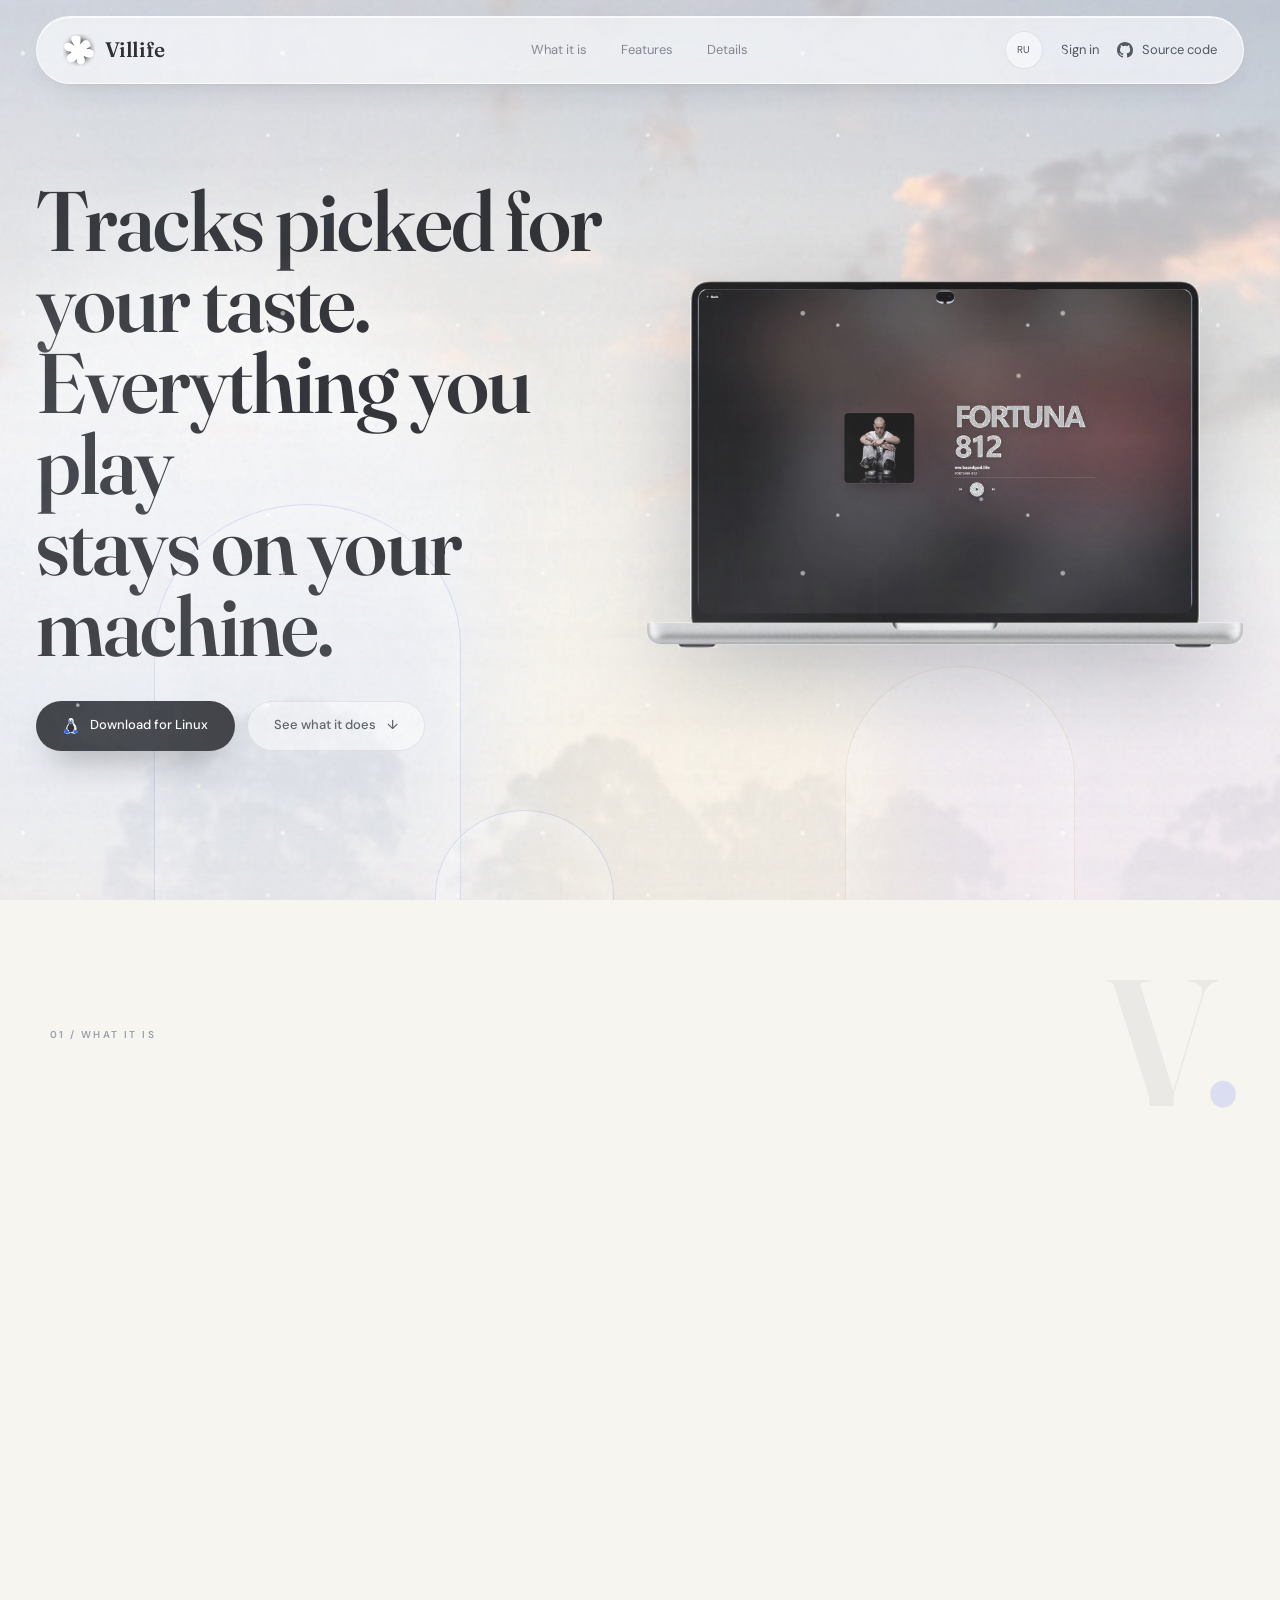
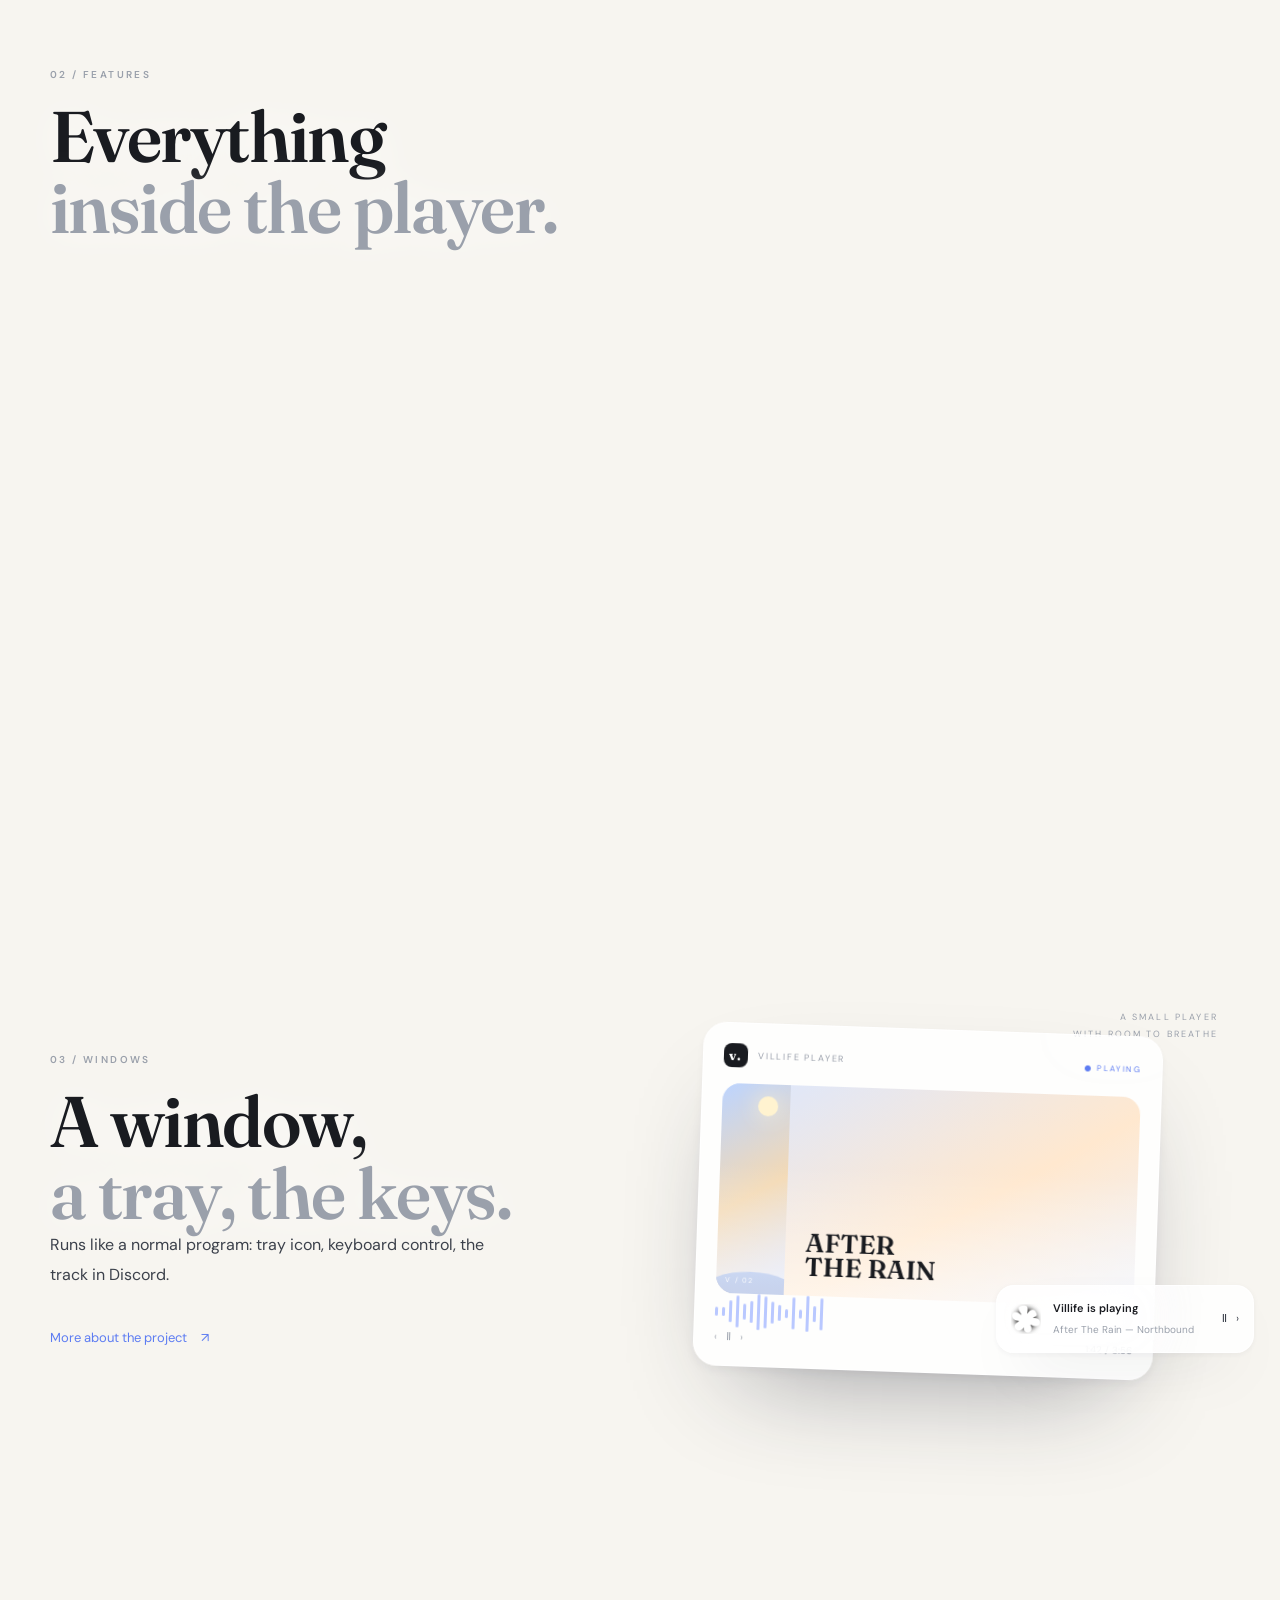
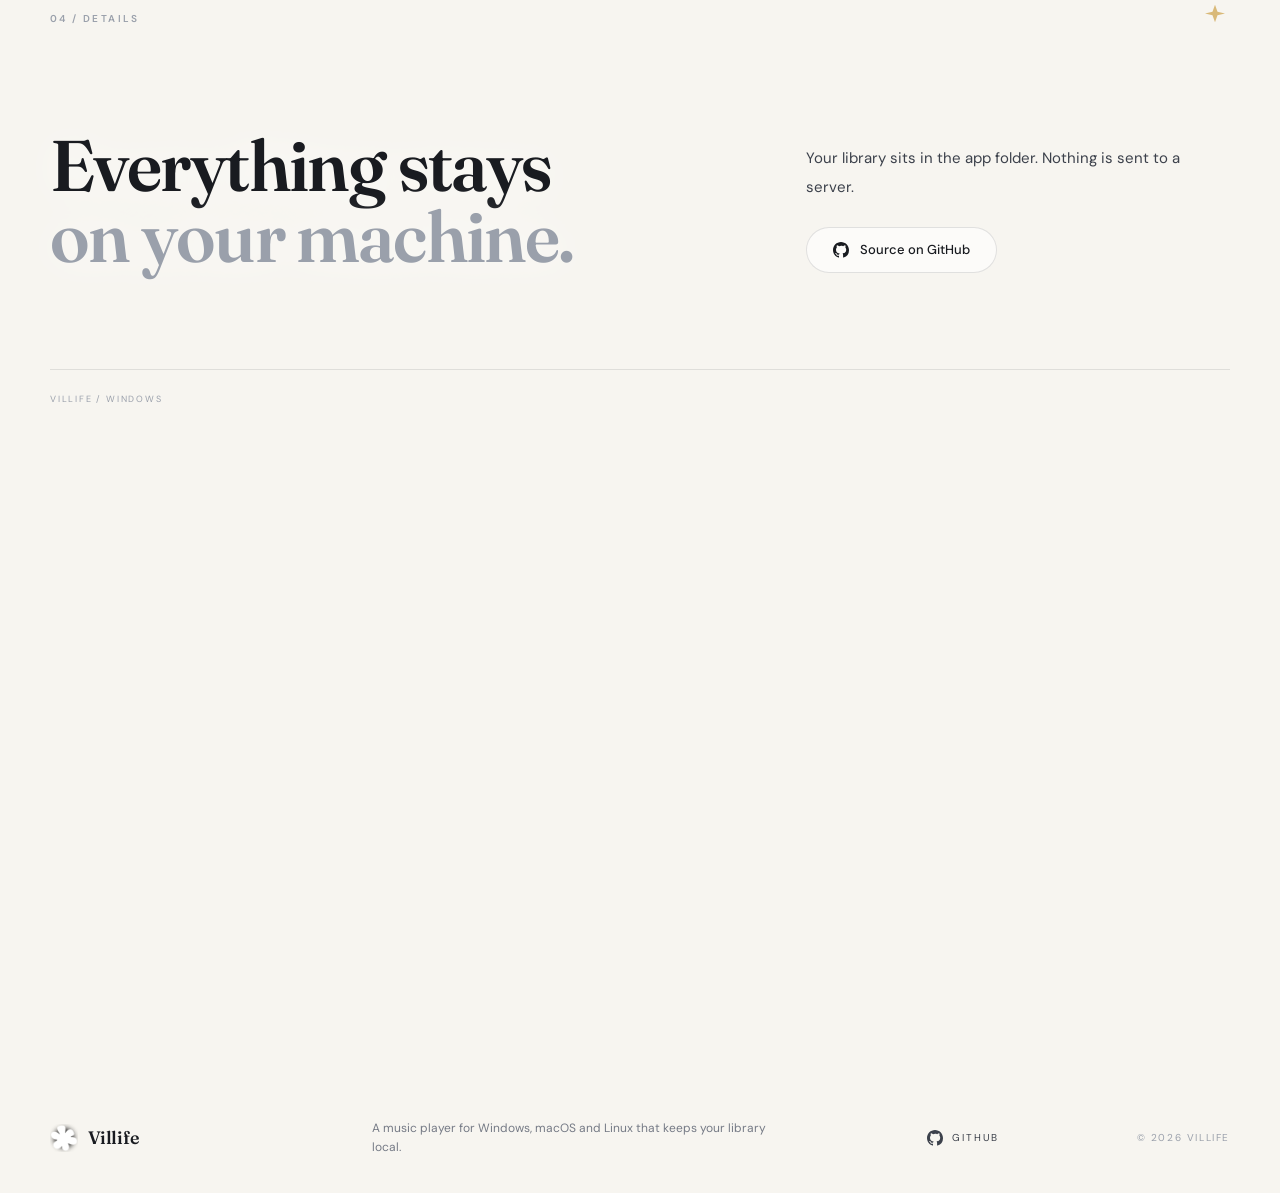
==== index.html @ 1d414bc8 "Use black transparent hover icon" ====
<!doctype html>
<html lang="en">
<head>
  <meta charset="utf-8">
  <meta name="viewport" content="width=device-width, initial-scale=1">
  <meta name="theme-color" content="#f7f5f0">
  <meta name="description" content="Villife is a free ad-free music player for Windows, macOS and Linux with instant track start, smooth crossfade, a local library, SoundCloud search, Spotify metadata and lyrics.">
  <meta name="keywords" content="Villife, music player, free music player, ad-free, SoundCloud, Spotify, lyrics, crossfade, Windows, macOS, Linux, open source">
  <meta name="robots" content="index, follow, max-image-preview:large">
  <title>Villife — Free Music Player for Windows, macOS and Linux</title>
  <link rel="canonical" href="https://villife.hs.vc/">
  <meta property="og:type" content="website">
  <meta property="og:site_name" content="Villife">
  <meta property="og:title" content="Villife — Free Music Player for Windows, macOS and Linux">
  <meta property="og:description" content="A free ad-free music player with SoundCloud search, Spotify metadata, lyrics, crossfade and a local library.">
  <meta property="og:url" content="https://villife.hs.vc/">
  <meta property="og:image" content="https://villife.hs.vc/villife-flower.png">
  <meta name="twitter:card" content="summary_large_image">
  <script type="application/ld+json">
  {
    "@context": "https://schema.org",
    "@type": "SoftwareApplication",
    "name": "Villife",
    "applicationCategory": "MusicApplication",
    "operatingSystem": "Windows, macOS, Linux",
    "description": "A free ad-free music player for Windows, macOS and Linux with instant track start, smooth crossfade, a local library, SoundCloud search, Spotify metadata and lyrics.",
    "url": "https://villife.hs.vc/",
    "downloadUrl": "https://github.com/whatawhere/villife/releases/latest",
    "softwareVersion": "0.1.13",
    "offers": {
      "@type": "Offer",
      "price": "0",
      "priceCurrency": "USD"
    },
    "author": {
      "@type": "Organization",
      "name": "Villife",
      "url": "https://github.com/whatawhere/villife"
    }
  }
  </script>
  <link rel="icon" href="/villife.ico">
  <link rel="preconnect" href="https://fonts.googleapis.com">
  <link rel="preconnect" href="https://fonts.gstatic.com" crossorigin>
  <link href="https://fonts.googleapis.com/css2?family=DM+Sans:wght@400;500;600;700&family=Fraunces:ital,opsz,wght@0,9..144,300..700;1,9..144,300..700&display=swap" rel="stylesheet">
  <link rel="stylesheet" href="/villife.css?v=20261121-21">
  <script src="/villife.js?v=20261121-21" defer></script>
</head>
<body>
  <div class="sky" aria-hidden="true">
    <span class="sky-photo"></span>
    <span class="sky-veil"></span>
    <span class="gate gate-fill gate-a"></span>
    <span class="gate gate-fill gate-b"></span>
    <span class="gate gate-fill gate-c"></span>
    <span class="gate gate-line gate-d"></span>
    <span class="gate gate-line gate-e"></span>
    <span class="gate gate-line gate-f"></span>
  </div>

  <div class="mist" aria-hidden="true">
    <span class="mist-haze"></span>
    <span class="mist-fog mist-fog-a"></span>
    <span class="mist-fog mist-fog-b"></span>
    <span class="mist-particles"></span>
  </div>

  <header class="site-header">
    <a class="brand" href="#" aria-label="Villife home"><img src="/villife-flower.png" alt=""><span>Villife</span></a>
    <nav class="desktop-nav" aria-label="Main navigation">
      <a href="#philosophy" data-en="What it is" data-ru="Что это">What it is</a>
      <a href="#features" data-en="Features" data-ru="Возможности">Features</a>
      <a href="#about" data-en="Details" data-ru="Подробности">About</a>
    </nav>
    <div class="header-actions">
      <button class="language-switch" type="button" aria-label="Switch language">RU</button>
      <a class="header-link" id="header-signin" href="/signin/"><span data-en="Sign in" data-ru="Войти">Sign in</span></a>
      <button class="header-profile" id="header-profile" type="button" hidden><span class="header-avatar" id="header-avatar"></span><span id="header-name"></span></button>
      <a class="header-link" href="https://github.com/whatawhere/villife" target="_blank" rel="noreferrer">
        <svg class="icon-github" viewBox="0 0 16 16" aria-hidden="true"><path d="M8 0C3.58 0 0 3.58 0 8c0 3.54 2.29 6.53 5.47 7.59.4.07.55-.17.55-.38 0-.19-.01-.82-.01-1.49-2.01.37-2.53-.49-2.61-.94-.09-.23-.48-.94-.82-1.13-.28-.15-.68-.52-.01-.53.63-.01 1.08.58 1.23.82.72 1.21 1.87.87 2.33.66.07-.52.28-.87.51-1.07-1.78-.2-3.64-.89-3.64-3.95 0-.87.31-1.59.82-2.15-.08-.2-.36-1.02.08-2.12 0 0 .67-.21 2.2.82a7.4 7.4 0 0 1 2-.27c.68 0 1.36.09 2 .27 1.53-1.04 2.2-.82 2.2-.82.44 1.1.16 1.92.08 2.12.51.56.82 1.27.82 2.15 0 3.07-1.87 3.75-3.65 3.95.29.25.54.73.54 1.48 0 1.07-.01 1.93-.01 2.2 0 .21.15.46.55.38A7.99 7.99 0 0 0 16 8c0-4.42-3.58-8-8-8Z"/></svg>
        <span data-en="Source code" data-ru="Исходный код">Source code</span>
      </a>
    </div>
  </header>

  <main>
    <section class="hero">
      <div class="hero-copy">
        <h1 data-en="Tracks picked for<br>your taste.<br>Everything you play<br>stays on your machine." data-ru="Подбор треков<br>по твоему вкусу.<br>Всё, что ты слушаешь,<br>остаётся на твоём компьютере.">Tracks picked for<br>your taste.<br>Everything you play<br>stays on your machine.</h1>
        <div class="hero-actions">
          <a class="button button-primary" href="https://github.com/whatawhere/villife/releases/latest/download/VillifeSetup.exe">
            <img class="icon-platform-img icon-invert" src="/windows11.svg" alt="Windows">
            <span data-en="Download for Windows" data-ru="Скачать для Windows">Download for Windows</span>
          </a>
          <a class="button button-quiet" href="#philosophy"><span data-en="See what it does" data-ru="Что он умеет">See what it does</span><span aria-hidden="true">↓</span></a>
        </div>
      </div>

      <div class="hero-visual" aria-label="Villife player preview">
        <div class="hero-shot" role="img" aria-label="Villife player preview"></div>
      </div>
    </section>

    <section class="manifesto" id="philosophy">
      <div class="manifesto-inner">
        <span class="section-index">01 / WHAT IT IS</span>
        <p class="manifesto-text" data-en="Search SoundCloud, import Spotify metadata, read lyrics through LRCLIB. Favourites live apart from the library, and the library exports to JSON." data-ru="Поиск на SoundCloud, импорт данных Spotify, тексты через LRCLIB. Избранное отдельно от библиотеки, библиотека выгружается в JSON.">Search SoundCloud, import Spotify metadata, read lyrics through LRCLIB. Favourites live apart from the library, and the library exports to JSON.</p>
        <div class="manifesto-mark" aria-hidden="true">V<span>.</span></div>
      </div>
    </section>

    <section class="feature-section" id="features">
      <div class="section-heading">
        <div class="section-index">02 / FEATURES</div>
        <h2 data-en="Everything<br><span>inside the player.</span>" data-ru="Всё, что есть<br><span>внутри плеера.</span>">Everything<br><span>inside the player.</span></h2>
      </div>
      <div class="feature-grid">
        <article class="feature-card">
          <div class="feature-visual visual-panel">
            <div class="panel">
              <div class="panel-field"><svg viewBox="0 0 24 24" aria-hidden="true"><circle cx="11" cy="11" r="7"/><path d="m20 20-3.6-3.6"/></svg><span>afterglow</span></div>
              <div class="panel-row"><span class="panel-play"></span><b>Afterglow</b><small>Northbound</small><i>3:42</i></div>
              <div class="panel-row"><span class="panel-play"></span><b>Still Here</b><small>June Arcade</small><i>4:08</i></div>
              <div class="panel-row"><span class="panel-play"></span><b>Soft Focus</b><small>Wanderly</small><i>5:16</i></div>
            </div>
            <span class="search-label">SEARCH</span>
          </div>
          <div class="feature-card-copy">
            <span class="card-number">01</span>
            <h3 data-en="Search and play" data-ru="Поиск и воспроизведение">Search and play</h3>
            <p data-en="Tracks, albums and playlists from SoundCloud. Spotify imports resolve to something you can actually hear." data-ru="Треки, альбомы и плейлисты с SoundCloud. Импорт из Spotify находит то, что реально можно включить.">Tracks, albums and playlists from SoundCloud. Spotify imports resolve to something you can actually hear.</p>
          </div>
        </article>
        <article class="feature-card">
          <div class="feature-visual visual-panel">
            <div class="panel">
              <div class="panel-row"><span class="panel-art art-one"></span><b>Soft Focus</b><small>Wanderly</small><i>5:16</i></div>
              <div class="panel-row"><span class="panel-art art-two"></span><b>Still Here</b><small>June Arcade</small><i>4:08</i></div>
              <div class="panel-row liked"><span class="panel-art art-three"></span><b>Afterglow</b><small>Northbound</small><i>3:42</i></div>
            </div>
            <span class="search-label">FAVORITES</span>
          </div>
          <div class="feature-card-copy">
            <span class="card-number">02</span>
            <h3 data-en="Favourites and library" data-ru="Избранное и библиотека">Favourites and library</h3>
            <p data-en="Favourites live apart from the library. Import or export the collection as JSON, light or dark theme, volume remembered." data-ru="Избранное отдельно от библиотеки. Импорт и экспорт в JSON, светлая и тёмная темы, громкость запоминается.">Favourites live apart from the library. Import or export the collection as JSON, light or dark theme, volume remembered.</p>
          </div>
        </article>
        <article class="feature-card">
          <div class="feature-visual visual-panel">
            <div class="panel">
              <div class="panel-row numbered"><em>1</em><b>Afterglow</b><small>Northbound</small><i>3:42</i></div>
              <div class="panel-row numbered current"><em>2</em><b>Soft Focus</b><small>Wanderly</small><i>5:16</i></div>
              <div class="panel-row numbered"><em>3</em><b>Still Here</b><small>June Arcade</small><i>4:08</i></div>
              <div class="panel-bar"><span></span></div>
            </div>
            <span class="search-label">QUEUE</span>
          </div>
          <div class="feature-card-copy">
            <span class="card-number">03</span>
            <h3 data-en="Queue and history" data-ru="Очередь и история">Queue and history</h3>
            <p data-en="Queue, shuffle, repeat and history. Keyboard shortcuts, sleep timer, optional crossfade." data-ru="Очередь, перемешивание, повтор и история. Горячие клавиши, таймер сна, перекрёстный фейд.">Queue, shuffle, repeat and history. Keyboard shortcuts, sleep timer, optional crossfade.</p>
          </div>
        </article>
      </div>
    </section>

    <section class="windows-section">
      <div class="window-copy">
        <div class="section-index">03 / WINDOWS</div>
        <h2 data-en="A window,<br><span>a tray, the keys.</span>" data-ru="Окно,<br><span>трей и клавиши.</span>">A window,<br><span>a tray, the keys.</span></h2>
        <p data-en="Runs like a normal program: tray icon, keyboard control, the track in Discord." data-ru="Работает как обычная программа: значок в трее, управление с клавиатуры, трек в Discord.">Runs like a normal program: tray icon, keyboard control, the track in Discord.</p>
        <a class="text-link" href="#about"><span data-en="More about the project" data-ru="Подробнее о проекте">More about the project</span><span>↗</span></a>
      </div>
      <div class="windows-art">
        <div class="desktop-card">
          <div class="desktop-card-top"><span class="tiny-logo">v.</span><span>VILLIFE PLAYER</span><span class="tiny-status">● PLAYING</span></div>
          <div class="desktop-artwork"><div class="cover-art cover-art-large"><div class="cover-sun"></div><div class="cover-horizon"></div><div class="cover-label">V / 02</div></div><span class="artwork-title">AFTER<br>THE RAIN</span></div>
          <div class="windows-wave"><i></i><i></i><i></i><i></i><i></i><i></i><i></i><i></i><i></i><i></i><i></i><i></i><i></i><i></i><i></i><i></i></div>
          <div class="desktop-card-bottom"><span>‹ &nbsp; Ⅱ &nbsp; ›</span><span>1:42 / 3:56</span></div>
        </div>
        <div class="tray-card">
          <img src="/villife-flower.png" alt="">
          <div><b data-en="Villife is playing" data-ru="Villife играет">Villife is playing</b><small>After The Rain — Northbound</small></div>
          <span>Ⅱ &nbsp; ›</span>
        </div>
        <span class="windows-caption">A SMALL PLAYER<br>WITH ROOM TO BREATHE</span>
      </div>
    </section>

    <section class="about-section" id="about">
      <div class="about-top"><div class="section-index">04 / DETAILS</div><span class="about-symbol"><svg viewBox="0 0 24 24" aria-hidden="true"><path d="m12 3 2 5.6L20 10l-6 1.4L12 17l-2-5.6L4 10l6-1.4L12 3Z"/></svg></span></div>
      <div class="about-body">
        <h2 data-en="Everything stays<br><span>on your machine.</span>" data-ru="Всё остаётся<br><span>на твоём компьютере.</span>">Everything stays<br><span>on your machine.</span></h2>
        <div class="about-detail">
          <p data-en="Your library sits in the app folder. Nothing is sent to a server." data-ru="Библиотека лежит в папке приложения. На сервер ничего не уходит.">Your library sits in the app folder. Nothing is sent to a server.</p>
          <a class="button button-outline" href="https://github.com/whatawhere/villife" target="_blank" rel="noreferrer">
            <svg class="icon-github" viewBox="0 0 16 16" aria-hidden="true"><path d="M8 0C3.58 0 0 3.58 0 8c0 3.54 2.29 6.53 5.47 7.59.4.07.55-.17.55-.38 0-.19-.01-.82-.01-1.49-2.01.37-2.53-.49-2.61-.94-.09-.23-.48-.94-.82-1.13-.28-.15-.68-.52-.01-.53.63-.01 1.08.58 1.23.82.72 1.21 1.87.87 2.33.66.07-.52.28-.87.51-1.07-1.78-.2-3.64-.89-3.64-3.95 0-.87.31-1.59.82-2.15-.08-.2-.36-1.02.08-2.12 0 0 .67-.21 2.2.82a7.4 7.4 0 0 1 2-.27c.68 0 1.36.09 2 .27 1.53-1.04 2.2-.82 2.2-.82.44 1.1.16 1.92.08 2.12.51.56.82 1.27.82 2.15 0 3.07-1.87 3.75-3.65 3.95.29.25.54.73.54 1.48 0 1.07-.01 1.93-.01 2.2 0 .21.15.46.55.38A7.99 7.99 0 0 0 16 8c0-4.42-3.58-8-8-8Z"/></svg>
            <span data-en="Source on GitHub" data-ru="Исходники на GitHub">Source on GitHub</span>
          </a>
        </div>
      </div>
      <div class="about-footer"><span>VILLIFE / WINDOWS</span></div>
    </section>

    <section class="closing-section">
      <span class="closing-orb orb-left"></span>
      <span class="closing-orb orb-right"></span>
      <div class="section-index">GET VILLIFE</div>
      <h2 data-en="Download<br><em>Villife.</em>" data-ru="Скачай<br><em>Villife.</em>">Download<br><em>Villife.</em></h2>
      <div class="platform-buttons">
        <a class="platform-button" data-platform="windows" href="https://github.com/whatawhere/villife/releases/latest/download/VillifeSetup.exe">
          <img class="icon-platform-img" src="/windows11.svg" alt="Windows">
          <span data-en="Windows" data-ru="Windows">Windows</span>
        </a>
        <a class="platform-button" data-platform="mac" href="https://github.com/whatawhere/villife/releases/latest/download/Villife-macOS-arm64.dmg">
          <img class="icon-platform-img" src="/apple.svg" alt="macOS">
          <span data-en="macOS" data-ru="macOS">macOS</span>
        </a>
        <a class="platform-button" data-platform="linux" href="https://github.com/whatawhere/villife/releases/latest/download/Villife-linux-x64.AppImage">
          <img class="icon-platform-img" src="/tux.svg" alt="Linux">
          <span data-en="Linux" data-ru="Linux">Linux</span>
        </a>
      </div>
      <p data-en="Windows, macOS, Linux. Builds and release notes on GitHub." data-ru="Windows, macOS, Linux. Сборки и список изменений на GitHub.">Windows, macOS, Linux. Builds and release notes on GitHub.</p>
    </section>
  </main>

  <footer class="site-footer">
    <a class="footer-brand" href="#"><img src="/villife-flower.png" alt=""><span>Villife</span></a>
    <span data-en="A music player for Windows, macOS and Linux that keeps your library local." data-ru="Музыкальный плеер для Windows, macOS и Linux, который хранит библиотеку локально.">A music player for Windows, macOS and Linux that keeps your library local.</span>
    <a class="footer-github" href="https://github.com/whatawhere/villife" target="_blank" rel="noreferrer">
      <svg class="icon-github" viewBox="0 0 16 16" aria-hidden="true"><path d="M8 0C3.58 0 0 3.58 0 8c0 3.54 2.29 6.53 5.47 7.59.4.07.55-.17.55-.38 0-.19-.01-.82-.01-1.49-2.01.37-2.53-.49-2.61-.94-.09-.23-.48-.94-.82-1.13-.28-.15-.68-.52-.01-.53.63-.01 1.08.58 1.23.82.72 1.21 1.87.87 2.33.66.07-.52.28-.87.51-1.07-1.78-.2-3.64-.89-3.64-3.95 0-.87.31-1.59.82-2.15-.08-.2-.36-1.02.08-2.12 0 0 .67-.21 2.2.82a7.4 7.4 0 0 1 2-.27c.68 0 1.36.09 2 .27 1.53-1.04 2.2-.82 2.2-.82.44 1.1.16 1.92.08 2.12.51.56.82 1.27.82 2.15 0 3.07-1.87 3.75-3.65 3.95.29.25.54.73.54 1.48 0 1.07-.01 1.93-.01 2.2 0 .21.15.46.55.38A7.99 7.99 0 0 0 16 8c0-4.42-3.58-8-8-8Z"/></svg>
      <span>GITHUB</span>
    </a>
    <span>© <span id="year"></span> VILLIFE</span>
  </footer>

  <div class="profile-panel" id="profile-panel" hidden>
    <div class="profile-backdrop" id="profile-backdrop"></div>
    <div class="profile-dialog">
      <a class="profile-back" href="/">← Назад на сайт</a>
      <div class="profile-tabs">
        <button class="profile-tab active" type="button" data-panel-tab="profile">Профиль</button>
        <button class="profile-tab" type="button" data-panel-tab="personalization">Персонализация</button>
        <button class="profile-tab" type="button" data-panel-tab="account">Аккаунт</button>
      </div>
      <div class="profile-body">
        <section class="profile-section active" data-panel-section="profile">
          <h3>Профиль</h3>
          <div class="profile-avatar-row">
            <div class="profile-big-avatar" id="profile-big-avatar"></div>

          </div>
          <label class="profile-field"><span>Имя</span><input class="input" id="profile-first" type="text" autocomplete="given-name"></label>
          <label class="profile-field"><span>Фамилия</span><input class="input" id="profile-last" type="text" autocomplete="family-name"></label>
          <button class="button button-primary profile-save" type="button"><span class="save-label">Сохранить</span><span class="save-check">✓</span></button>
        </section>
        <section class="profile-section" data-panel-section="personalization">
          <h3>Персонализация</h3>
          <p class="profile-hint">Тема сайта</p>
          <div class="theme-choices">
            <button class="theme-choice active" type="button" data-theme="light">Белая</button>
            <button class="theme-choice" type="button" data-theme="dark">Чёрная</button>
          </div>
          <label class="profile-field"><span>Язык интерфейса</span>
            <select class="input" id="profile-language">
              <option value="ru">Русский</option>
              <option value="en">English</option>
              <option value="es">Español</option>
              <option value="de">Deutsch</option>
              <option value="fr">Français</option>
            </select>
          </label>
          <button class="button button-primary profile-save" type="button"><span class="save-label">Сохранить</span><span class="save-check">✓</span></button>
        </section>
        <section class="profile-section" data-panel-section="account">
          <h3>Аккаунт</h3>
          <button class="button button-quiet" id="download-data" type="button">Скачать данные аккаунта</button>
          <div class="export-rules" id="export-rules" hidden>
            <h4>Правила экспорта данных Villife</h4>
            <p>1. Экспорт данных выполняется только по вашему запросу. Вы самостоятельно определяете, какие именно сведения подлежат передаче, отмечая соответствующие пункты.</p>
            <p>2. Villife — статический сайт. Профиль, настройки и язык хранятся в вашем браузере, а не на наших серверах. Мы не имеем доступа к вашим файлам, плейлистам, истории прослушивания и учётным данным сторонних сервисов.</p>
            <p>3. Мы не несём ответственности за достоверность, полноту и актуальность сведений, которые вы указали сами: имя, фамилию, дату рождения, адрес электронной почты и фотографию профиля. Проверяйте данные перед запросом экспорта.</p>
            <p>4. Мы не несём ответственности за случайно или умышленно указанные вами неверные данные, а также за последствия их использования третьими лицами, если вы передали архив или ссылку на него другим лицам.</p>
            <p>5. Архив формируется локально в формате .vlf и содержит только те разделы, которые вы выбрали. Мы не добавляем в него данные, которые вы не отметили.</p>
            <p>6. Плейлисты, библиотека треков, история воспроизведения и настройки плеера не экспортируются через сайт — они находятся в приложении Villife и управляются им отдельно.</p>
            <p>7. После подтверждения запрос на экспорт направляется на обработку. Срок обработки не фиксирован: он зависит от объёма выбранных разделов, размера аватара, текущей нагрузки и необходимости дополнительной проверки. Обычно ссылка приходит в течение нескольких минут, однако в отдельных случаях обработка может занять до 30 дней. Мы не гарантируем мгновенную отправку архива.</p>
            <p>8. По завершении обработки на адрес электронной почты, указанный в вашем профиле, с адреса <a href="mailto:alias@villife.root.sx">alias@villife.root.sx</a> отправляется сообщение. В нём указываются: дата и время запроса, перечень экспортированных разделов, причины возможной задержки (если они были), а также ссылка на скачивание файла .vlf. Мы не несём ответственности за задержки доставки, фильтрацию письма спам-фильтрами, недоступность почтового сервера или ошибки в указанном вами адресе.</p>
            <p>9. Мы не несём ответственности за утрату архива после его скачивания, а также за повреждение файла на вашем устройстве. Рекомендуем сохранить копию.</p>
            <p>10. Мы не собираем и не продаём ваши данные, не передаём их рекламным сетям и не используем для сторонних целей. Экспорт — это только возврат ваших же сведений вам же.</p>
            <p>11. Принимая правила, вы подтверждаете, что ознакомились с ними, понимаете объём экспортируемых данных и соглашаетесь с условиями обработки запроса.</p>
            <p>12. Отказ от принятия правил прекращает процедуру экспорта. Вы можете повторить запрос в любое время.</p>
            <div class="export-actions">
              <button class="button button-primary" id="accept-rules" type="button">Принять всё</button>
              <button class="button button-quiet" id="decline-rules" type="button">Отказаться</button>
            </div>
          </div>
          <div class="export-options" id="export-options" hidden>
            <p class="export-intro">Чтобы скачать данные аккаунта Villife (включая расширенную информацию о профиле, подготовка которой занимает до 30 дней), нужно оформить запрос, дождаться обработки и получить письмо со ссылкой на скачивание.</p>

            <h4 class="export-heading">1. Оформление запроса</h4>
            <ul class="export-list">
              <li><b>Откройте настройки аккаунта.</b> Войдите в профиль на сайте Villife и перейдите в раздел «Аккаунт» → «Скачать данные аккаунта».</li>
              <li><b>Выберите пакеты данных.</b> Отметьте нужные разделы — каждый готовится в разные сроки (указано ниже).</li>
              <li><b>Отправьте и подтвердите запрос.</b> Нажмите «Начать синхронизацию». После подтверждения на адрес профиля придёт письмо с деталями запроса — без подтверждения обработка не начнётся.</li>
            </ul>

            <h4 class="export-heading">2. Пакеты данных и сроки подготовки</h4>
            <label class="export-check"><input type="checkbox" value="profile" checked> <span><b>Данные профиля</b> — имя, фамилия, почта, аватар. Готовится обычно в течение нескольких дней.</span></label>
            <label class="export-check"><input type="checkbox" value="personalization" checked> <span><b>Персонализация</b> — тема сайта и выбранный язык. Готовится обычно в течение нескольких дней.</span></label>
            <label class="export-check"><input type="checkbox" value="account" checked> <span><b>Данные аккаунта</b> — дата запроса, перечень разделов и расширенная информация. Подготовка может занять до 30 дней.</span></label>
            <p class="export-note">Плейлисты, медиатека и история прослушивания не включаются — они находятся в приложении Villife и выгружаются только через плеер.</p>

            <h4 class="export-heading">3. Получение архива</h4>
            <ul class="export-list">
              <li><b>Дождитесь уведомления.</b> Когда архив будет готов (обычно от нескольких дней до 30 дней), на почту придёт письмо со ссылкой. Если письма долго нет — проверьте папку «Спам».</li>
              <li><b>Скачайте файл.</b> Перейдите по ссылке из письма. Архив имеет формат <b>.vlf</b> и содержит структурированные данные выбранных разделов.</li>
              <li><b>Проверьте содержимое.</b> Убедитесь, что в архиве есть все отмеченные вами разделы.</li>
            </ul>

            <p class="export-important"><b>Важно:</b> ссылка на скачивание из письма имеет ограниченный срок действия. Если с момента запроса прошло больше 30 дней, письмо утеряно или ссылка просрочилась — запрос нужно оформить заново.</p>

            <button class="button button-primary" id="start-sync" type="button">Начать синхронизацию</button>
            <button class="button button-quiet" id="cancel-sync" type="button">Отмена</button>
            <div class="export-status" id="export-status" hidden>
              <div class="export-steps">
                <div class="export-step active" data-step="1"><b>Запрос принят</b><small>Зафиксирован сейчас</small></div>
                <div class="export-step" data-step="2"><b>Формирование архива</b><small>От нескольких дней до 30 дней</small></div>
                <div class="export-step" data-step="3"><b>Проверка данных</b><small>Полнота и целостность файла</small></div>
                <div class="export-step" data-step="4"><b>Письмо со ссылкой</b><small>Отправитель alias@villife.root.sx</small></div>
              </div>
              <p class="export-detail" id="export-detail"></p>
              <button class="button button-quiet" id="cancel-request" type="button">Отменить запрос</button>
            </div>
          </div>
        </section>
      </div>
      <button class="profile-logout" id="profile-logout" type="button">Выход</button>
    </div>
  </div>

  <script>
    (() => {
      const lang = localStorage.getItem("villife-site-language") === "ru" ? "ru" : "en";
      document.documentElement.lang = lang;
      document.querySelectorAll("[data-en][data-ru]").forEach(element => {
        element.innerHTML = element.dataset[lang];
      });
      const button = document.querySelector(".language-switch");
      if (button) {
        button.textContent = lang === "en" ? "RU" : "EN";
        button.setAttribute("aria-label", lang === "en" ? "Switch to Russian" : "Switch to English");
      }
      document.title = lang === "en" ? "Villife — Music player for Windows" : "Villife — Музыкальный плеер для Windows";
      document.querySelectorAll(".manifesto-text, .feature-card, .window-copy, .windows-art, .about-body, .closing-section").forEach(element => {
        element.classList.add("reveal");
      });
    })();
  </script>
  <script>
    (() => {
      const raw = localStorage.getItem("villife_signup");
      if (!raw) return;
      try {
        const profile = JSON.parse(raw);
        if (!profile || !profile.name) return;
        const signin = document.getElementById("header-signin");
        const target = document.getElementById("header-profile");
        if (signin) signin.hidden = true;
        if (target) target.hidden = false;
        const avatar = document.getElementById("header-avatar");
        if (profile.photo) {
          const picture = document.createElement("img");
          picture.src = profile.photo;
          picture.alt = "";
          avatar.appendChild(picture);
        } else {
          const parts = String(profile.name).trim().split(/\s+/).filter(Boolean);
          avatar.textContent = (parts.length > 1 ? parts[0][0] + parts[1][0] : parts[0].slice(0, 2)).toLocaleUpperCase();
        }
        document.getElementById("header-name").textContent = profile.name;
      } catch (error) {
        localStorage.removeItem("villife_signup");
      }
    })();
  </script>
</body>
</html>
---- villife.css ----
:root {
  color-scheme: light;
  --paper: #f7f5f0;
  --ink: #191b20;
  --ink-soft: #3c414b;
  --muted: #757a85;
  --faint: #9aa0ab;
  --line: rgba(25, 27, 32, .10);
  --glass: rgba(255, 255, 255, .62);
  --glass-strong: rgba(255, 255, 255, .84);
  --accent: #5d7cf2;
  --accent-soft: #b9c8ff;
  --gold: #d9b978;
  --shadow-soft: 0 1px 2px rgba(30, 36, 54, .04), 0 12px 30px -18px rgba(30, 36, 54, .28);
  --shadow-mid: 0 2px 6px rgba(30, 36, 54, .05), 0 26px 60px -30px rgba(30, 36, 54, .35);
  --shadow-high: 0 4px 10px rgba(30, 36, 54, .05), 0 48px 110px -48px rgba(30, 36, 54, .45);
  --sans: "DM Sans", "Segoe UI", system-ui, sans-serif;
  --display: "Fraunces", Georgia, "Times New Roman", serif;
}

* { box-sizing: border-box; }
html { scroll-behavior: smooth; scroll-padding-top: 104px; }
body { margin: 0; background: var(--paper); color: var(--ink); font-family: var(--sans); font-size: 15px; line-height: 1.6; -webkit-font-smoothing: antialiased; overflow-x: hidden; }
body::after { position: fixed; z-index: 3; inset: 0; pointer-events: none; content: ""; opacity: .28; background-image: url("data:image/svg+xml,%3Csvg viewBox='0 0 200 200' xmlns='http://www.w3.org/2000/svg'%3E%3Cfilter id='n'%3E%3CfeTurbulence type='fractalNoise' baseFrequency='.85' numOctaves='3' stitchTiles='stitch'/%3E%3C/filter%3E%3Crect width='100%25' height='100%25' filter='url(%23n)' opacity='.22'/%3E%3C/svg%3E"); mix-blend-mode: multiply; }
a { color: inherit; text-decoration: none; }
button { font: inherit; color: inherit; }
img { max-width: 100%; }
::selection { color: #fff; background: var(--accent); }

.sky { position: fixed; z-index: 0; inset: 0; overflow: hidden; pointer-events: none; }
.sky-photo { position: absolute; inset: -5%; background: url(/heaven.jpg) center / cover no-repeat; filter: blur(2px) saturate(1.08); opacity: .95; animation: photo-drift 46s ease-in-out infinite alternate; }
.sky-veil { position: absolute; inset: 0; background: linear-gradient(180deg, rgba(255, 255, 255, .42) 0%, rgba(252, 250, 246, .6) 30%, rgba(248, 246, 241, .82) 62%, rgba(247, 245, 240, .93) 100%); }
@keyframes photo-drift { to { transform: translate3d(0, -2.5%, 0) scale(1.08); } }
.sky-blob { position: absolute; border-radius: 50%; filter: blur(90px); opacity: .45; }
.sky-blob-a { top: -18vh; left: -8vw; width: 52vw; height: 52vw; background: radial-gradient(circle, rgba(168, 196, 255, .85), rgba(168, 196, 255, 0) 70%); animation: drift-a 26s ease-in-out infinite alternate; }
.sky-blob-b { top: 28vh; right: -14vw; width: 48vw; height: 48vw; background: radial-gradient(circle, rgba(214, 197, 255, .7), rgba(214, 197, 255, 0) 70%); animation: drift-b 32s ease-in-out infinite alternate; }
.sky-blob-c { bottom: -22vh; left: 28vw; width: 56vw; height: 46vw; background: radial-gradient(circle, rgba(255, 233, 205, .7), rgba(255, 233, 205, 0) 70%); animation: drift-c 38s ease-in-out infinite alternate; }
@keyframes drift-a { to { transform: translate3d(7vw, 5vh, 0) scale(1.12); } }
@keyframes drift-b { to { transform: translate3d(-6vw, 7vh, 0) scale(1.08); } }
@keyframes drift-c { to { transform: translate3d(4vw, -6vh, 0) scale(1.14); } }

.gate { position: absolute; border-radius: 50% 50% 0 0 / 28% 28% 0 0; }.gate-fill { filter: blur(46px); }
.gate-line { border: 1px solid rgba(93, 124, 242, .22); box-shadow: inset 0 0 60px rgba(255, 255, 255, .5); filter: blur(.7px); }
.gate-a { left: -6vw; bottom: -22vh; width: 44vw; height: 92vh; opacity: .8; background: linear-gradient(180deg, rgba(255, 255, 255, .95) 6%, rgba(202, 218, 255, .42) 58%, rgba(255, 255, 255, 0) 100%); animation: gate-a 38s ease-in-out infinite alternate; }
.gate-b { right: -4vw; bottom: -26vh; width: 36vw; height: 80vh; opacity: .72; background: linear-gradient(180deg, rgba(255, 255, 255, .9) 4%, rgba(228, 208, 255, .4) 56%, rgba(255, 255, 255, 0) 100%); animation: gate-b 46s ease-in-out infinite alternate; }
.gate-c { left: 42vw; bottom: -34vh; width: 30vw; height: 62vh; opacity: .6; background: linear-gradient(180deg, rgba(255, 244, 226, .85) 6%, rgba(255, 226, 200, .34) 60%, rgba(255, 255, 255, 0) 100%); animation: gate-c 52s ease-in-out infinite alternate; }
.gate-d { left: 12vw; bottom: -12vh; width: 24vw; height: 56vh; animation: gate-a 44s ease-in-out infinite alternate; }
.gate-e { right: 16vw; bottom: -18vh; width: 18vw; height: 44vh; border-color: rgba(217, 185, 120, .26); animation: gate-b 50s ease-in-out infinite alternate; }
.gate-f { left: 34vw; bottom: -24vh; width: 14vw; height: 34vh; animation: gate-c 58s ease-in-out infinite alternate; }
@keyframes gate-a { to { transform: translate3d(4vw, -3vh, 0) scale(1.06); } }
@keyframes gate-b { to { transform: translate3d(-5vw, 4vh, 0) scale(1.08); } }
@keyframes gate-c { to { transform: translate3d(3vw, -5vh, 0) scale(1.1); } }

.mist { position: fixed; z-index: 45; inset: 0; overflow: hidden; pointer-events: none; }
.mist-haze { position: absolute; inset: -6%; backdrop-filter: blur(1.4px) saturate(1.04); background: linear-gradient(180deg, rgba(255, 255, 255, .12), rgba(255, 255, 255, .26)); will-change: transform, opacity; }
.mist-fog { position: absolute; inset: -12%; backdrop-filter: blur(11px) saturate(1.03); background: linear-gradient(104deg, rgba(197, 211, 235, .66) 0%, rgba(224, 233, 248, .5) 24%, rgba(240, 244, 251, .38) 50%, rgba(224, 233, 248, .5) 76%, rgba(197, 211, 235, .66) 100%); -webkit-mask-image: var(--fog); mask-image: var(--fog); -webkit-mask-size: cover; mask-size: cover; -webkit-mask-repeat: no-repeat; mask-repeat: no-repeat; mask-mode: luminance; -webkit-mask-source-type: luminance; will-change: transform, opacity, scale, translate; }
.mist-fog-a { --fog: url(/fog-1.webp); opacity: .96; scale: 1.55; translate: -12% -11%; }
.mist-fog-b { --fog: url(/fog-2.webp); opacity: .88; scale: 1.35; translate: 9% 7%; background: linear-gradient(90deg, rgba(190, 206, 233, .8) 0%, rgba(212, 225, 246, .68) 13%, rgba(228, 236, 249, .5) 28%, rgba(236, 241, 250, .36) 50%, rgba(228, 236, 249, .5) 72%, rgba(212, 225, 246, .68) 87%, rgba(190, 206, 233, .8) 100%); backdrop-filter: blur(17px) saturate(1.02); }
.mist-particles { position: absolute; inset: -12%; background-image: radial-gradient(circle at 22% 28%, rgba(255, 255, 255, .9) 0 1px, rgba(255, 255, 255, 0) 2.4px), radial-gradient(circle at 68% 62%, rgba(255, 255, 255, .8) 0 1.6px, rgba(255, 255, 255, 0) 3px), radial-gradient(circle at 44% 84%, rgba(226, 236, 255, .85) 0 1.1px, rgba(255, 255, 255, 0) 2.6px), radial-gradient(circle at 86% 18%, rgba(255, 246, 232, .8) 0 1.3px, rgba(255, 255, 255, 0) 3px); background-size: 190px 190px, 260px 260px, 330px 330px, 410px 410px; opacity: .42; mix-blend-mode: soft-light; will-change: transform; animation: particles-drift 64s linear infinite; }
@keyframes particles-drift { from { background-position: 0 0, 0 0, 0 0, 0 0; } to { background-position: -190px -260px, -260px -190px, -190px -260px, -260px -190px; } }

.site-header { position: sticky; z-index: 30; top: 16px; display: grid; width: min(100% - 72px, 1360px); height: 68px; margin: 16px auto 0; grid-template-columns: 1fr 1fr 1fr; align-items: center; padding: 0 26px; border: 1px solid rgba(255, 255, 255, .75); border-radius: 999px; background: var(--glass); box-shadow: var(--shadow-soft), inset 0 1px 0 rgba(255, 255, 255, .9); backdrop-filter: blur(24px) saturate(160%); animation: drop-in .9s cubic-bezier(.2, .8, .2, 1) both; }
.brand, .footer-brand { display: inline-flex; width: fit-content; align-items: center; gap: 10px; font-family: var(--display); font-size: 21px; font-weight: 560; letter-spacing: -.01em; }
.brand img, .footer-brand img { width: 32px; height: 32px; }
.desktop-nav { display: flex; justify-content: center; gap: 34px; color: var(--muted); font-size: 13px; }
.desktop-nav a { position: relative; padding: 4px 0; transition: color .3s ease; }
.desktop-nav a::after { position: absolute; right: 0; bottom: 0; left: 0; height: 1px; content: ""; background: var(--accent); transform: scaleX(0); transform-origin: left; transition: transform .4s cubic-bezier(.2, .8, .2, 1); }
.desktop-nav a:hover { color: var(--ink); }
.desktop-nav a:hover::after { transform: scaleX(1); }
.header-actions { display: flex; justify-content: flex-end; align-items: center; gap: 18px; }
.language-switch { width: 38px; height: 38px; border: 1px solid var(--line); border-radius: 50%; background: rgba(255, 255, 255, .5); color: var(--ink-soft); font-size: 10px; letter-spacing: .04em; cursor: pointer; transition: background .3s, border-color .3s, color .3s, transform .3s; }
.language-switch:hover { border-color: var(--accent-soft); background: #fff; color: var(--accent); transform: translateY(-1px); }
.header-link { display: inline-flex; align-items: center; gap: 9px; color: var(--ink-soft); font-size: 13px; transition: color .3s ease, gap .3s ease; }
.header-link:hover { gap: 12px; color: var(--ink); }
.icon-github { width: 16px; height: 16px; flex: none; fill: currentColor; }
svg[viewBox="0 0 24 24"] { width: 16px; height: 16px; flex: none; fill: none; stroke: currentColor; stroke-width: 1.5; stroke-linecap: round; stroke-linejoin: round; }
svg[viewBox="0 0 20 20"] { width: 12px; height: 12px; flex: none; fill: currentColor; stroke: none; }

.hero { position: relative; z-index: 1; display: grid; width: min(100% - 72px, 1360px); min-height: 780px; margin: auto; grid-template-columns: 1fr 1.05fr; align-items: center; gap: 40px; padding: 96px 0 140px; }
.hero-copy > * { animation: rise 1s cubic-bezier(.2, .8, .2, 1) both; }
.hero-copy > *:nth-child(2) { animation-delay: .08s; }
.hero-copy > *:nth-child(3) { animation-delay: .16s; }
.hero-copy > *:nth-child(4) { animation-delay: .24s; }
.hero-copy > *:nth-child(5) { animation-delay: .32s; }
@keyframes rise { from { opacity: 0; transform: translateY(30px); filter: blur(12px); } to { opacity: 1; transform: none; filter: blur(0); } }
@keyframes drop-in { from { opacity: 0; transform: translateY(-22px); filter: blur(8px); } to { opacity: 1; transform: none; filter: blur(0); } }
.eyebrow, .section-index { color: var(--faint); font-size: 10px; font-weight: 600; letter-spacing: .24em; text-transform: uppercase; }
.eyebrow { display: flex; align-items: center; gap: 12px; }
.live-dot { width: 7px; height: 7px; border-radius: 50%; background: var(--accent); box-shadow: 0 0 0 0 rgba(93, 124, 242, .5); animation: pulse 2.8s ease-out infinite; }
@keyframes pulse { 70% { box-shadow: 0 0 0 11px rgba(93, 124, 242, 0); } 100% { box-shadow: 0 0 0 0 rgba(93, 124, 242, 0); } }
h1, h2, h3, p { margin-top: 0; }
.hero h1 { margin: 0 0 34px; font-family: var(--display); font-size: clamp(54px, 6.6vw, 104px); font-weight: 560; letter-spacing: -.022em; line-height: .96; text-shadow: 0 2px 46px rgba(255, 255, 255, .8); }
.hero h1 span, .section-heading h2 span, .window-copy h2 span, .about-body h2 span { color: var(--faint); }
.hero-description { max-width: 470px; margin-bottom: 34px; color: var(--ink-soft); font-size: 16px; line-height: 1.85; }
.hero-actions { display: flex; flex-wrap: wrap; align-items: center; gap: 12px; }
.button { display: inline-flex; min-height: 50px; align-items: center; justify-content: center; gap: 11px; padding: 0 26px; border: 1px solid transparent; border-radius: 999px; font-size: 13px; font-weight: 500; transition: transform .35s cubic-bezier(.2, .8, .2, 1), background .35s, color .35s, box-shadow .35s, border-color .35s; }
.button:hover { transform: translateY(-3px); }
.button-primary { background: var(--ink); color: #fff; box-shadow: 0 18px 34px -18px rgba(25, 27, 32, .8); }
.button-primary:hover { background: #000; box-shadow: 0 24px 44px -18px rgba(25, 27, 32, .9); }
.button-quiet { border-color: var(--line); background: rgba(255, 255, 255, .55); color: var(--ink-soft); backdrop-filter: blur(12px); }
.button-quiet:hover { border-color: var(--accent-soft); color: var(--ink); }
.hero-note { display: flex; align-items: center; gap: 13px; margin-top: 52px; color: var(--faint); font-size: 11px; letter-spacing: .02em; }
.note-line { width: 30px; height: 1px; background: var(--accent-soft); }

.hero-visual { position: relative; display: flex; min-width: 0; min-height: 560px; align-items: center; justify-content: center; perspective: 1600px; }
.visual-glow { position: absolute; width: 86%; aspect-ratio: 1; border-radius: 50%; background: radial-gradient(circle, rgba(255, 255, 255, .95), rgba(196, 212, 255, .35) 45%, transparent 70%); filter: blur(26px); animation: breathe 11s ease-in-out infinite alternate; }
@keyframes breathe { to { transform: scale(1.1); opacity: .82; } }
.sound-orbit { position: absolute; border: 1px solid rgba(93, 124, 242, .16); border-radius: 50%; }
.orbit-one { width: 84%; height: 48%; transform: rotate(-22deg); }
.orbit-two { width: 70%; height: 66%; transform: rotate(38deg); border-color: rgba(217, 185, 120, .18); }
.player-window { position: relative; z-index: 1; width: min(100%, 620px); overflow: hidden; border: 1px solid rgba(255, 255, 255, .9); border-radius: 22px; background: var(--glass-strong); box-shadow: var(--shadow-high), inset 0 1px 0 rgba(255, 255, 255, .95); backdrop-filter: blur(28px) saturate(170%); transform: rotateY(-6deg) rotateX(2deg) rotateZ(-1deg); animation: window-in 1.25s cubic-bezier(.2, .8, .2, 1) .18s both, hover-lift 9s ease-in-out infinite 2s alternate; }
@keyframes window-in { from { opacity: 0; transform: rotateY(-14deg) rotateX(6deg) rotateZ(-3deg) translateY(46px) scale(.96); filter: blur(14px); } to { opacity: 1; transform: rotateY(-6deg) rotateX(2deg) rotateZ(-1deg); filter: blur(0); } }
@keyframes hover-lift { to { transform: rotateY(-3deg) rotateX(1deg) rotateZ(-.4deg) translateY(-8px); } }
.player-top { display: flex; height: 48px; align-items: center; justify-content: space-between; padding: 0 18px; border-bottom: 1px solid rgba(25, 27, 32, .06); background: rgba(255, 255, 255, .55); }
.window-brand { display: flex; align-items: center; gap: 8px; font-family: var(--display); font-size: 13px; font-weight: 560; letter-spacing: .01em; }
.window-brand img { width: 20px; height: 20px; }
.window-dots { display: flex; gap: 7px; }
.window-dots i { width: 9px; height: 9px; border: 1px solid rgba(25, 27, 32, .16); border-radius: 50%; }
.window-dots i:last-child { border-color: rgba(217, 185, 120, .8); background: rgba(217, 185, 120, .5); }
.player-content { display: grid; min-height: 330px; grid-template-columns: 150px 1fr; }
.mock-sidebar { display: flex; flex-direction: column; gap: 2px; padding: 20px 12px 14px; border-right: 1px solid rgba(25, 27, 32, .06); color: var(--muted); font-size: 11px; }
.mock-nav { display: flex; height: 34px; align-items: center; gap: 11px; padding: 0 11px; border-radius: 10px; transition: background .3s, color .3s; }
.mock-nav:hover { background: rgba(255, 255, 255, .6); color: var(--ink-soft); }
.mock-nav.active { background: rgba(255, 255, 255, .92); color: var(--ink); box-shadow: 0 6px 16px -10px rgba(30, 36, 54, .5); }
.mock-nav svg { width: 15px; height: 15px; }
.mock-settings { display: flex; align-items: center; gap: 11px; margin-top: auto; padding: 9px 11px; font-size: 11px; }
.mock-main { min-width: 0; padding: 18px 22px; }
.mock-search { display: flex; height: 34px; align-items: center; gap: 10px; padding: 0 12px; border: 1px solid rgba(25, 27, 32, .07); border-radius: 999px; background: rgba(255, 255, 255, .7); color: var(--faint); font-size: 11px; }
.mock-search svg { width: 14px; height: 14px; }
.mock-search kbd { margin-left: auto; font-size: 10px; }
.mock-greeting { display: flex; flex-direction: column; gap: 6px; margin: 24px 0 14px; }
.mock-greeting small, .feature-info small { color: var(--faint); font-size: 9px; letter-spacing: .16em; }
.mock-greeting strong { font-family: var(--display); font-size: 26px; font-weight: 520; letter-spacing: -.01em; }
.mock-feature { position: relative; display: flex; min-height: 96px; align-items: center; gap: 15px; padding: 13px; overflow: hidden; border: 1px solid rgba(255, 255, 255, .95); border-radius: 16px; background: rgba(255, 255, 255, .78); box-shadow: 0 18px 40px -28px rgba(30, 36, 54, .5); }
.cover-art { position: relative; width: 68px; height: 68px; flex: 0 0 68px; overflow: hidden; border-radius: 12px; background: linear-gradient(150deg, #bcd4ff, #f3d9b4 52%, #d9e3ff); }
.cover-sun { position: absolute; top: 12px; right: 12px; width: 20px; height: 20px; border-radius: 50%; background: #fff3d0; box-shadow: 0 0 22px rgba(255, 243, 208, .9); }
.cover-horizon { position: absolute; right: -14px; bottom: -20px; left: -14px; height: 42px; border-radius: 50% 50% 0 0; background: linear-gradient(180deg, #9fb6e8, #6d86c4); }
.cover-label { position: absolute; bottom: 8px; left: 9px; color: rgba(255, 255, 255, .95); font-size: 7px; letter-spacing: .18em; }
.feature-info { display: flex; min-width: 0; flex-direction: column; gap: 5px; }
.feature-info b { font-family: var(--display); font-size: 19px; font-weight: 560; }
.feature-info span { color: var(--muted); font-size: 11px; }
.mock-play { position: absolute; right: 14px; bottom: 14px; display: grid; width: 32px; height: 32px; place-items: center; border: 0; border-radius: 50%; background: var(--accent); color: #fff; cursor: pointer; transition: transform .35s cubic-bezier(.2, .8, .2, 1), box-shadow .35s; }
.mock-play:hover { transform: scale(1.08); box-shadow: 0 12px 26px -12px rgba(93, 124, 242, .9); }
.mock-play svg { width: 13px; height: 13px; }
.mock-list-heading { display: flex; justify-content: space-between; margin: 20px 0 6px; color: var(--ink-soft); font-size: 11px; font-weight: 600; }
.mock-list-heading span:last-child { color: var(--faint); font-size: 9px; letter-spacing: .16em; }
.mock-track { display: grid; height: 46px; grid-template-columns: 32px 1fr auto; align-items: center; gap: 11px; border-top: 1px solid rgba(25, 27, 32, .05); }
.track-art, .mini-art { background-size: cover; }
.track-art { width: 30px; height: 30px; border-radius: 8px; }
.art-one { background: radial-gradient(ellipse at 68% 28%, #ffe9bd 0 11%, transparent 12%), linear-gradient(145deg, #cfe0ff, #f0cba6 56%, #cdd6f2); }
.art-two { background: radial-gradient(circle at 50% 42%, #fff3cf 0 14%, transparent 15%), linear-gradient(45deg, #dbe6f7, #f2e7c9, #c7d2e8); }
.art-three { background: radial-gradient(circle at 34% 60%, #f6d9f0 0 15%, transparent 16%), linear-gradient(120deg, #e3e0ff, #cfe6f5 60%, #f7e9d8); }
.mock-track b, .mock-track small, .mini-track b, .mini-track small { display: block; }
.mock-track b, .mini-track b { color: var(--ink); font-size: 11px; font-weight: 600; }
.mock-track small, .mini-track small { margin-top: 3px; color: var(--faint); font-size: 10px; }
.mock-track > span { color: var(--faint); font-size: 10px; }
.mock-player { display: grid; min-height: 64px; grid-template-columns: 32px minmax(80px, 1fr) auto minmax(96px, 1.2fr) 18px; align-items: center; gap: 11px; padding: 9px 16px; border-top: 1px solid rgba(25, 27, 32, .06); background: rgba(255, 255, 255, .55); }
.mini-art { width: 30px; height: 30px; border-radius: 8px; }
.mini-track { overflow: hidden; }
.mini-track b, .mini-track small { overflow: hidden; text-overflow: ellipsis; white-space: nowrap; }
.mini-controls { display: flex; align-items: center; gap: 13px; color: var(--muted); }
.mini-controls svg { width: 15px; height: 15px; }
.mini-controls b { display: grid; width: 26px; height: 26px; place-items: center; border-radius: 50%; background: var(--ink); color: #fff; }
.mini-controls b svg { width: 11px; height: 11px; }
.mini-time { display: flex; align-items: center; gap: 8px; color: var(--faint); font-size: 9px; }
.mini-time i { height: 3px; flex: 1; overflow: hidden; border-radius: 3px; background: rgba(25, 27, 32, .08); }
.mini-time i span { display: block; width: 42%; height: 100%; border-radius: 3px; background: var(--accent); }
.sound-icon { color: var(--muted); }
.sound-icon svg { width: 17px; height: 17px; }
.floating-note { position: absolute; z-index: 2; display: flex; align-items: center; gap: 12px; padding: 12px 16px; border: 1px solid rgba(255, 255, 255, .9); border-radius: 16px; background: rgba(255, 255, 255, .82); box-shadow: var(--shadow-mid), inset 0 1px 0 rgba(255, 255, 255, .95); backdrop-filter: blur(20px) saturate(160%); animation: float-note 8s ease-in-out infinite alternate; }
.floating-note svg { width: 19px; height: 19px; color: var(--accent); }
.floating-note b, .floating-note small { display: block; white-space: nowrap; }
.floating-note b { font-size: 11px; font-weight: 600; }
.floating-note small { margin-top: 3px; color: var(--faint); font-size: 10px; }
.note-favorites { top: 13%; right: -2%; animation-delay: .6s; }
.note-playing { bottom: 11%; left: -5%; animation-delay: 1.6s; }
@keyframes float-note { to { transform: translateY(-14px); } }
.equalizer { display: flex; height: 20px; align-items: center; gap: 3px; }
.equalizer i { width: 3px; border-radius: 3px; background: var(--accent); animation: equalize .9s ease-in-out infinite alternate; }
.equalizer i:nth-child(1) { height: 9px; }
.equalizer i:nth-child(2) { height: 17px; animation-delay: .2s; }
.equalizer i:nth-child(3) { height: 12px; animation-delay: .4s; }
@keyframes equalize { to { height: 5px; } }
.hero-bottom { position: absolute; right: 0; bottom: 44px; left: 0; display: flex; align-items: center; gap: 16px; color: var(--faint); font-size: 10px; letter-spacing: .2em; text-transform: uppercase; }
.bottom-rule { width: 54px; height: 1px; background: var(--line); }
.hero-bottom span:last-child { margin-left: auto; }

.manifesto { position: relative; z-index: 1; width: min(100% - 72px, 1180px); margin: 0 auto; padding: 130px 0 150px; }
.manifesto-inner { position: relative; }
.manifesto-text { max-width: 1080px; margin: 26px 0 40px; font-family: var(--display); font-size: clamp(38px, 5.1vw, 72px); font-weight: 580; letter-spacing: -.02em; line-height: 1.06; }
.manifesto-side { max-width: 520px; margin: 0 0 0 auto; color: var(--ink-soft); font-size: 17px; line-height: 1.9; }
.manifesto-mark { position: absolute; top: -70px; right: 0; color: rgba(25, 27, 32, .05); font-family: var(--display); font-size: 180px; font-weight: 600; letter-spacing: -.06em; line-height: 1; }
.manifesto-mark span { color: rgba(93, 124, 242, .18); }

.feature-section { position: relative; z-index: 1; width: min(100% - 72px, 1180px); margin: 0 auto; padding: 60px 0 140px; }
.section-heading { margin-bottom: 56px; }
.section-heading h2, .window-copy h2, .about-body h2, .closing-section h2 { margin: 18px 0 0; font-family: var(--display); font-size: clamp(46px, 5.6vw, 82px); font-weight: 600; letter-spacing: -.022em; line-height: 1; text-shadow: 0 2px 40px rgba(255, 255, 255, .78); }
.manifesto-text { text-shadow: 0 2px 44px rgba(255, 255, 255, .8); }
.feature-grid { display: grid; grid-template-columns: repeat(3, 1fr); gap: 20px; }
.feature-card { overflow: hidden; border: 1px solid rgba(255, 255, 255, .85); border-radius: 24px; background: var(--glass); box-shadow: var(--shadow-soft); backdrop-filter: blur(20px) saturate(150%); transition: transform .55s cubic-bezier(.2, .8, .2, 1), box-shadow .55s; }
.feature-card:hover { transform: translateY(-10px); box-shadow: var(--shadow-mid); }
.feature-visual { position: relative; display: flex; height: 240px; align-items: center; justify-content: center; overflow: hidden; border-bottom: 1px solid rgba(25, 27, 32, .05); }
.search-visual { background: radial-gradient(ellipse at 50% 52%, rgba(255, 255, 255, .95), rgba(196, 212, 255, .5) 48%, rgba(226, 232, 255, .28) 76%); }
.search-ring { width: 128px; height: 128px; border: 1px solid rgba(93, 124, 242, .45); border-radius: 50%; box-shadow: 0 0 70px rgba(93, 124, 242, .16), inset 0 0 40px rgba(93, 124, 242, .1); }
.search-ring::before, .search-ring::after { position: absolute; top: 50%; left: 50%; width: 72px; height: 72px; border: 1px solid rgba(93, 124, 242, .3); border-radius: 50%; content: ""; transform: translate(-50%, -50%); }
.search-ring::after { width: 15px; height: 15px; border: 0; background: var(--accent); box-shadow: 0 0 26px rgba(93, 124, 242, .55); }
.search-star { position: absolute; color: var(--accent); }
.search-star svg, .collect-spark svg { width: 20px; height: 20px; fill: currentColor; stroke: none; }
.star-a { top: 28%; left: 31%; }
.star-b { right: 29%; bottom: 26%; }
.search-label, .flow-caption { position: absolute; bottom: 22px; color: var(--faint); font-size: 9px; letter-spacing: .26em; }
.collect-visual { background: radial-gradient(ellipse at 50% 54%, rgba(255, 255, 255, .95), rgba(255, 226, 196, .55) 55%, rgba(255, 240, 225, .3) 78%); }
.stack { position: absolute; width: 122px; height: 148px; border: 1px solid rgba(255, 255, 255, .95); border-radius: 16px; }
.stack-back { background: rgba(196, 212, 255, .8); transform: rotate(13deg) translate(14px, -2px); }
.stack-mid { background: rgba(255, 214, 226, .8); transform: rotate(-11deg) translate(-10px, 3px); }
.stack-front { display: flex; flex-direction: column; justify-content: space-between; padding: 15px; background: linear-gradient(150deg, rgba(255, 255, 255, .96), rgba(226, 234, 255, .9)); color: var(--ink); box-shadow: var(--shadow-mid); transform: rotate(1deg); }
.stack-front span { font-size: 9px; letter-spacing: .2em; line-height: 1.5; }
.stack-front b { align-self: flex-end; color: var(--accent); }
.stack-front b svg { width: 24px; height: 24px; fill: none; stroke: currentColor; stroke-width: 1.4; }
.collect-spark { position: absolute; top: 22%; right: 26%; color: var(--gold); }
.collect-spark svg { width: 22px; height: 22px; }
.flow-visual { background: radial-gradient(ellipse at 50% 55%, rgba(255, 255, 255, .95), rgba(214, 230, 255, .5) 55%, rgba(236, 240, 255, .3) 78%); }
.flow-lines { display: flex; width: 78%; height: 132px; align-items: center; justify-content: center; gap: 5px; transform: skewY(-8deg); }
.flow-lines i { width: 3px; height: 20%; border-radius: 4px; background: linear-gradient(0deg, rgba(93, 124, 242, .25), var(--accent)); opacity: .75; }
.flow-lines i:nth-child(3n) { height: 76%; }
.flow-lines i:nth-child(4n) { height: 48%; }
.flow-lines i:nth-child(5n) { height: 91%; }
.flow-lines i:nth-child(7n) { height: 62%; }
.flow-lines i:nth-child(9n) { height: 34%; }
.feature-card-copy { min-height: 190px; padding: 26px 26px 30px; }
.card-number { color: var(--faint); font-size: 10px; letter-spacing: .2em; }
.feature-card-copy h3 { margin: 24px 0 10px; font-family: var(--display); font-size: 25px; font-weight: 600; letter-spacing: -.01em; }
.feature-card-copy p { max-width: 320px; margin: 0; color: var(--muted); font-size: 13.5px; line-height: 1.85; }

.windows-section { position: relative; z-index: 1; display: grid; width: min(100% - 72px, 1180px); min-height: 620px; margin: 0 auto; grid-template-columns: .9fr 1.1fr; align-items: center; gap: 80px; padding: 90px 0 140px; }
.window-copy p { max-width: 440px; color: var(--ink-soft); font-size: 16px; line-height: 1.9; }
.text-link { display: inline-flex; align-items: center; gap: 14px; margin-top: 22px; color: var(--accent); font-size: 13px; }
.text-link span:last-child { transition: transform .35s cubic-bezier(.2, .8, .2, 1); }
.text-link:hover span:last-child { transform: translate(4px, -4px); }
.windows-art { position: relative; display: flex; min-height: 400px; align-items: center; justify-content: center; }
.desktop-card { position: relative; z-index: 1; width: min(100%, 460px); padding: 20px; border: 1px solid rgba(255, 255, 255, .9); border-radius: 24px; background: var(--glass-strong); box-shadow: var(--shadow-high); backdrop-filter: blur(24px) saturate(160%); transform: rotate(2deg); transition: transform .6s cubic-bezier(.2, .8, .2, 1); }
.desktop-card:hover { transform: rotate(0deg) translateY(-8px); }
.desktop-card-top { display: flex; align-items: center; gap: 10px; color: var(--faint); font-size: 9px; letter-spacing: .2em; }
.tiny-logo { display: grid; width: 24px; height: 24px; place-items: center; border-radius: 8px; background: var(--ink); color: #fff; font-family: var(--display); font-size: 13px; font-weight: 700; }
.tiny-status { margin-left: auto; color: var(--accent); font-size: 8px; }
.desktop-artwork { position: relative; display: flex; height: 210px; align-items: flex-end; margin-top: 16px; padding: 20px; overflow: hidden; border-radius: 18px; background: linear-gradient(160deg, #cfe0ff, #ffe3c4 55%, #dfe7fb); }
.desktop-artwork::after { position: absolute; inset: 0; content: ""; background: linear-gradient(0deg, rgba(255, 255, 255, .55), transparent 62%); }
.desktop-artwork span { position: relative; z-index: 1; color: var(--ink); font-family: var(--display); font-size: 26px; font-weight: 600; line-height: .95; }
.artwork-sun { position: absolute; top: 14px; right: 78px; width: 128px; height: 128px; border-radius: 50%; background: #fff6dd; filter: blur(2px); }
.artwork-hill { position: absolute; right: -36px; bottom: -92px; width: 320px; height: 190px; border-radius: 50%; background: linear-gradient(180deg, #a9c0ef, #7c98d8); transform: rotate(-12deg); }
.windows-wave { display: flex; height: 36px; align-items: center; gap: 4px; }
.windows-wave i { width: 3px; height: 25%; border-radius: 3px; background: var(--accent-soft); }
.windows-wave i:nth-child(3n) { height: 60%; }
.windows-wave i:nth-child(4n) { height: 88%; }
.windows-wave i:nth-child(5n) { height: 43%; }
.windows-wave i:nth-child(7n) { height: 100%; }
.desktop-card-bottom { display: flex; justify-content: space-between; color: var(--faint); font-size: 10px; }
.tray-card { position: absolute; z-index: 2; right: -4%; bottom: 12%; display: flex; min-width: 258px; align-items: center; gap: 12px; padding: 14px; border: 1px solid rgba(255, 255, 255, .9); border-radius: 18px; background: rgba(255, 255, 255, .86); box-shadow: var(--shadow-mid); backdrop-filter: blur(20px) saturate(160%); }
.tray-card img { width: 30px; height: 30px; }
.tray-card div { min-width: 0; flex: 1; }
.tray-card b, .tray-card small { display: block; overflow: hidden; text-overflow: ellipsis; white-space: nowrap; }
.tray-card b { font-size: 11px; font-weight: 600; }
.tray-card small { margin-top: 4px; color: var(--faint); font-size: 10px; }
.tray-card > span { color: var(--ink-soft); font-size: 11px; white-space: nowrap; }
.windows-caption { position: absolute; top: 2%; right: 2%; color: var(--faint); font-size: 9px; letter-spacing: .24em; line-height: 1.9; text-align: right; }

.about-section { position: relative; z-index: 1; width: min(100% - 72px, 1180px); margin: 0 auto; padding: 60px 0 40px; }
.about-top { display: flex; align-items: center; justify-content: space-between; }
.about-symbol { color: var(--gold); }
.about-symbol svg { width: 30px; height: 30px; fill: currentColor; stroke: none; }
.about-body { display: grid; grid-template-columns: 1.1fr .7fr; align-items: end; gap: 90px; padding: 74px 0 96px; }
.about-detail p { max-width: 400px; margin-bottom: 26px; color: var(--ink-soft); font-size: 15px; line-height: 1.9; }
.button-outline { min-height: 46px; border-color: rgba(25, 27, 32, .12); background: rgba(255, 255, 255, .6); color: var(--ink); backdrop-filter: blur(14px); }
.button-outline:hover { border-color: var(--accent-soft); color: var(--accent); }
.about-footer { display: flex; justify-content: space-between; padding: 22px 0 0; border-top: 1px solid var(--line); color: var(--faint); font-size: 9px; letter-spacing: .2em; }

.closing-section { position: relative; z-index: 1; display: flex; width: min(100% - 72px, 1180px); min-height: 480px; margin: 60px auto 90px; flex-direction: column; align-items: center; justify-content: center; overflow: hidden; padding: 90px 30px; border: 1px solid rgba(255, 255, 255, .85); border-radius: 34px; background: linear-gradient(150deg, rgba(255, 255, 255, .9), rgba(214, 226, 255, .72) 46%, rgba(255, 236, 214, .7)); box-shadow: var(--shadow-mid); text-align: center; }
.closing-section .section-index { position: relative; z-index: 1; color: var(--muted); }
.closing-section h2 { position: relative; z-index: 1; margin: 22px 0 28px; }
.closing-section h2 em { color: var(--accent); font-style: italic; }
.button-light { position: relative; z-index: 1; min-height: 48px; background: rgba(255, 255, 255, .9); color: var(--ink); box-shadow: 0 18px 40px -22px rgba(30, 36, 54, .6); }
.button-light:hover { background: #fff; color: var(--accent); }
.closing-section p { position: relative; z-index: 1; margin: 20px 0 0; color: var(--muted); font-size: 12px; }
.closing-orb { position: absolute; border: 1px solid rgba(255, 255, 255, .7); border-radius: 50%; }
.orb-left { top: -200px; left: -140px; width: 380px; height: 380px; box-shadow: 0 0 0 44px rgba(255, 255, 255, .28), 0 0 0 92px rgba(255, 255, 255, .2); }
.orb-right { right: -180px; bottom: -250px; width: 480px; height: 480px; box-shadow: 0 0 0 50px rgba(255, 255, 255, .26), 0 0 0 100px rgba(255, 255, 255, .18); }

.site-footer { position: relative; z-index: 1; display: grid; width: min(100% - 72px, 1180px); min-height: 110px; margin: 0 auto; grid-template-columns: 1fr 1.4fr 1fr auto; align-items: center; gap: 24px; color: var(--muted); font-size: 12px; }
.footer-brand { color: var(--ink); font-size: 18px; font-weight: 560; }
.footer-brand img { width: 28px; height: 28px; }
.footer-github { display: inline-flex; align-items: center; gap: 9px; justify-self: center; color: var(--ink-soft); font-size: 10px; letter-spacing: .18em; transition: color .3s ease; }
.footer-github:hover { color: var(--accent); }
.site-footer > span:last-child { justify-self: end; color: var(--faint); font-size: 10px; letter-spacing: .16em; }

.reveal { opacity: 0; transform: translateY(38px); filter: blur(14px); transition: opacity 1s cubic-bezier(.2, .8, .2, 1), transform 1s cubic-bezier(.2, .8, .2, 1), filter 1s cubic-bezier(.2, .8, .2, 1); }
.reveal.is-visible { opacity: 1; transform: none; filter: blur(0); }
.feature-grid .feature-card:nth-child(2) { transition-delay: .12s; }
.feature-grid .feature-card:nth-child(3) { transition-delay: .24s; }

@media (min-width: 1600px) {
  .hero { min-height: 860px; }
  .player-window { width: 680px; }
  .player-content { min-height: 360px; }
}

@media (max-width: 1100px) {
  .site-header, .hero, .manifesto, .feature-section, .windows-section, .about-section, .closing-section, .site-footer { width: min(100% - 48px, 1180px); }
  .hero { grid-template-columns: 1fr; gap: 30px; padding-top: 70px; }
  .hero-visual { min-height: 460px; }
  .player-window { width: min(100%, 620px); }
  .feature-grid { grid-template-columns: 1fr 1fr; }
  .windows-section { gap: 40px; }
  .about-body { gap: 50px; }
}

@media (max-width: 760px) {
  html { scroll-padding-top: 88px; }
  .site-header { width: calc(100% - 28px); height: 62px; margin-top: 12px; padding: 0 18px; }
  .brand { font-size: 19px; }
  .brand img { width: 28px; height: 28px; }
  .desktop-nav { display: none; }
  .site-header { grid-template-columns: 1fr auto; }
  .header-link span { display: none; }
  .header-actions { gap: 12px; }
  .hero { width: calc(100% - 28px); min-height: unset; padding: 64px 0 96px; }
  .hero h1 { margin: 22px 0 24px; font-size: clamp(44px, 12.5vw, 62px); }
  .hero-description { font-size: 15px; }
  .hero-note { margin-top: 34px; }
  .hero-visual { min-height: 420px; margin: 20px -4px 0; }
  .player-window { transform: rotateY(-3deg) rotateZ(-.5deg); }
  .player-content { min-height: 280px; grid-template-columns: 108px 1fr; }
  .mock-main { padding: 14px; }
  .mock-greeting { margin-top: 17px; }
  .mock-feature { min-height: 82px; gap: 10px; padding: 9px; }
  .cover-art { width: 58px; height: 58px; flex-basis: 58px; }
  .feature-info span { max-width: 130px; overflow: hidden; text-overflow: ellipsis; white-space: nowrap; }
  .mock-play { right: 10px; bottom: 10px; width: 26px; height: 26px; }
  .mock-track { height: 40px; }
  .mock-player { grid-template-columns: 30px minmax(50px, 1fr) auto 16px; gap: 7px; padding: 8px 11px; }
  .mini-time { display: none; }
  .note-favorites { top: 4%; right: -2%; }
  .note-playing { bottom: 2%; left: -3%; }
  .hero-bottom { bottom: 30px; }
  .manifesto { width: calc(100% - 28px); padding: 90px 0 100px; }
  .manifesto-text { font-size: clamp(32px, 8.6vw, 46px); }
  .manifesto-side { margin-left: 0; font-size: 15px; }
  .manifesto-mark { display: none; }
  .feature-section { width: calc(100% - 28px); padding: 30px 0 90px; }
  .section-heading { margin-bottom: 34px; }
  .feature-grid { grid-template-columns: 1fr; gap: 16px; }
  .feature-visual { height: 210px; }
  .feature-card-copy { min-height: unset; padding: 22px; }
  .windows-section { width: calc(100% - 28px); grid-template-columns: 1fr; gap: 34px; padding: 60px 0 90px; }
  .windows-art { min-height: 340px; margin: 0 -8px; }
  .desktop-card { width: min(100%, 400px); }
  .desktop-artwork { height: 170px; }
  .tray-card { right: -2px; bottom: 8%; min-width: 228px; }
  .about-section { width: calc(100% - 28px); padding-top: 40px; }
  .about-body { grid-template-columns: 1fr; gap: 28px; padding: 50px 0 60px; }
  .about-footer { gap: 14px; font-size: 8px; }
  .closing-section { width: calc(100% - 28px); min-height: 400px; margin: 30px auto 60px; padding: 70px 20px; border-radius: 26px; }
  .site-footer { width: calc(100% - 28px); min-height: 130px; grid-template-columns: 1fr auto; gap: 14px; padding: 24px 0; }
  .site-footer > span:nth-child(2) { justify-self: end; text-align: right; }
  .footer-github { justify-self: start; }
}

@media (prefers-reduced-motion: reduce) {
  *, *::before, *::after { scroll-behavior: auto !important; animation-duration: .01ms !important; animation-iteration-count: 1 !important; transition-duration: .01ms !important; }
  .reveal { opacity: 1; transform: none; filter: none; }
}

.visual-panel { background: radial-gradient(ellipse at 50% 46%, rgba(255, 255, 255, .96), rgba(214, 228, 255, .42) 52%, rgba(232, 238, 255, .26) 78%); }
.panel { display: flex; width: 78%; flex-direction: column; gap: 6px; padding: 12px; border: 1px solid rgba(255, 255, 255, .95); border-radius: 14px; background: rgba(255, 255, 255, .82); box-shadow: 0 22px 44px -30px rgba(30, 36, 54, .55); transform: rotate(-1.4deg); }
.panel-field { display: flex; height: 26px; align-items: center; gap: 7px; padding: 0 9px; border: 1px solid rgba(25, 27, 32, .07); border-radius: 999px; background: rgba(255, 255, 255, .9); color: var(--faint); font-size: 9px; }
.panel-field svg { width: 11px; height: 11px; fill: none; stroke: currentColor; stroke-width: 1.6; stroke-linecap: round; }
.panel-row { display: grid; grid-template-columns: 16px 1fr auto; align-items: center; gap: 8px; padding: 5px 4px; border-top: 1px solid rgba(25, 27, 32, .05); }
.panel-row:first-of-type { border-top: 0; }
.panel-row b { font-size: 9.5px; font-weight: 600; }
.panel-row small { grid-column: 2; grid-row: 2; margin-top: -4px; color: var(--faint); font-size: 8px; }
.panel-row i { grid-column: 3; grid-row: 1 / span 2; color: var(--faint); font-size: 8px; font-style: normal; }
.panel-play { width: 13px; height: 13px; border-radius: 50%; background: rgba(25, 27, 32, .08); }
.panel-row.current .panel-play { background: var(--accent); box-shadow: 0 0 0 3px rgba(93, 124, 242, .18); }
.panel-art { width: 22px; height: 22px; border-radius: 6px; }
.panel-row.liked .panel-art { outline: 1.5px solid rgba(93, 124, 242, .55); outline-offset: 1px; }
.panel-row.numbered { grid-template-columns: 16px 1fr auto; }
.panel-row.numbered em { display: grid; width: 14px; height: 14px; place-items: center; border-radius: 50%; background: rgba(25, 27, 32, .07); color: var(--muted); font-size: 8px; font-style: normal; }
.panel-row.current em { background: var(--accent); color: #fff; }
.panel-bar { height: 3px; margin-top: 4px; overflow: hidden; border-radius: 3px; background: rgba(25, 27, 32, .08); }
.panel-bar span { display: block; width: 46%; height: 100%; border-radius: 3px; background: var(--accent); }
.feature-visual .search-label { bottom: 18px; }
.cover-art-large { width: 100%; height: 100%; border-radius: 0; }
.artwork-title { position: absolute; z-index: 2; left: 20px; bottom: 16px; color: var(--ink); font-family: var(--display); font-size: 24px; line-height: .95; }
.desktop-artwork { padding: 0; background: linear-gradient(150deg, #dbe7ff, #ffe8cf 58%, #eef2fb); }
.icon-platform { width: 15px; height: 15px; flex: none; fill: currentColor; stroke: none; }
.platform-buttons { position: relative; z-index: 1; display: flex; flex-wrap: wrap; justify-content: center; gap: 10px; margin: 6px 0 4px; }
.platform-button { display: inline-flex; min-height: 46px; align-items: center; gap: 10px; padding: 0 20px; border: 1px solid rgba(25, 27, 32, .12); border-radius: 999px; background: rgba(255, 255, 255, .88); color: var(--ink); font-size: 13px; font-weight: 500; box-shadow: 0 14px 30px -22px rgba(30, 36, 54, .6); transition: transform .35s cubic-bezier(.2, .8, .2, 1), box-shadow .35s, border-color .35s; }
.platform-button:hover { border-color: var(--accent-soft); transform: translateY(-3px); box-shadow: 0 20px 38px -24px rgba(30, 36, 54, .7); }
.button-primary .icon-platform { width: 14px; height: 14px; }
.icon-platform-img { width: 16px; height: 19px; flex: none; object-fit: contain; }
.platform-button .icon-platform-img { width: 15px; height: 18px; }
.icon-platform-img { width: 16px; height: 16px; flex: none; object-fit: contain; }
.platform-button .icon-platform-img { width: 15px; height: 15px; }
.icon-invert { filter: invert(1); }
.header-profile { display: inline-flex; align-items: center; gap: 9px; color: var(--ink); font-size: 13px; font-weight: 600; transition: opacity .3s ease; }
.header-profile:hover { color: var(--accent); }
.header-profile[hidden] { display: none; }
.header-avatar { display: grid; width: 30px; height: 30px; place-items: center; overflow: hidden; border-radius: 50%; background: var(--accent); color: #fff; font-size: 11px; font-weight: 700; }
.header-avatar img { width: 100%; height: 100%; object-fit: cover; }
.header-link[hidden] { display: none; }
.hero-shot { display: block; width: min(1200px, 100%); aspect-ratio: 974 / 601; background: url("/o.png") center / contain no-repeat; filter: drop-shadow(0 30px 50px rgba(30, 36, 54, .3)); }
@media (max-width: 900px) { .hero-shot { max-width: 100%; } }

@media (min-width: 701px) and (max-width: 1100px) {
  .hero { grid-template-columns: 0.8fr 1.2fr; }
  .hero-visual { min-height: 420px; margin-right: -70px; }
  .hero-shot { width: 140%; max-width: none; }
}
html.theme-dark { color-scheme: dark; --paper: #14161a; --ink: #f1f2f4; --ink-soft: #c6cad2; --muted: #989ea9; --faint: #747b87; --line: rgba(255, 255, 255, .12); --glass: rgba(32, 35, 42, .62); --glass-strong: rgba(26, 29, 35, .88); --accent: #7b96ff; --accent-soft: #43568f; }
.header-profile { border: 0; background: transparent; cursor: pointer; }
.profile-panel { position: fixed; z-index: 500; inset: 0; display: grid; place-items: center; padding: 20px; }
.profile-panel[hidden] { display: none; }
.profile-backdrop { position: absolute; inset: 0; background: rgba(12, 14, 18, .55); backdrop-filter: blur(8px); }
.profile-dialog { position: relative; width: min(520px, 100%); max-height: min(720px, 92vh); overflow-y: auto; border: 1px solid var(--line); border-radius: 22px; background: var(--glass-strong); box-shadow: var(--shadow-high); backdrop-filter: blur(24px); }
.profile-tabs { display: flex; gap: 6px; padding: 12px 16px 0; border-bottom: 1px solid var(--line); }
.profile-tab { flex: 1; min-height: 40px; border: 0; border-radius: 10px 10px 0 0; background: transparent; color: var(--muted); font: inherit; font-size: 13px; font-weight: 600; cursor: pointer; }
.profile-tab.active { background: var(--accent); color: #fff; }
.profile-body { padding: 22px 24px; }
.profile-section { display: none; }
.profile-section.active { display: block; }
.profile-section h3 { margin: 0 0 18px; font-family: var(--display); font-size: 25px; font-weight: 500; }
.profile-hint { margin: 0 0 10px; color: var(--muted); font-size: 12px; }
.profile-avatar-row { display: flex; align-items: center; gap: 16px; margin-bottom: 20px; }
.profile-big-avatar { display: grid; width: 80px; height: 80px; flex: 0 0 80px; place-items: center; overflow: hidden; border-radius: 50%; background: var(--accent); color: #fff; font-family: var(--display); font-size: 28px; font-weight: 600; }
.profile-big-avatar img { width: 100%; height: 100%; object-fit: cover; }
.profile-avatar-actions { display: flex; flex-direction: column; gap: 6px; }
.profile-avatar-actions small { color: var(--faint); font-size: 11px; }
.profile-field { display: block; margin-bottom: 14px; }
.profile-field > span { display: block; margin-bottom: 6px; color: var(--muted); font-size: 12px; }
.profile-field .input { height: 44px; border-radius: 12px; }
.theme-choices { display: flex; gap: 8px; margin-bottom: 18px; }
.theme-choice { flex: 1; min-height: 40px; border: 1px solid var(--line); border-radius: 10px; background: transparent; color: var(--ink); font: inherit; font-size: 13px; cursor: pointer; }
.theme-choice.active { border-color: var(--accent); background: var(--accent); color: #fff; }
.profile-save { position: relative; width: 100%; margin-top: 6px; cursor: pointer; }
.profile-save .save-label { transition: opacity .25s ease; }
.profile-save .save-check { display: none; position: absolute; inset: 0; place-items: center; font-size: 17px; }
.profile-save.is-saved .save-label { opacity: 0; }
.profile-save.is-saved .save-check { display: grid; animation: saveCheck .4s cubic-bezier(.2, .8, .2, 1) both; }
@keyframes saveCheck { from { opacity: 0; transform: scale(.5); } to { opacity: 1; transform: scale(1); } }
.export-rules { margin-top: 16px; padding: 16px; border: 1px solid var(--line); border-radius: 14px; max-height: 260px; overflow-y: auto; }
.export-rules h4 { margin: 0 0 10px; font-size: 14px; }
.export-rules p { margin: 0 0 9px; color: var(--muted); font-size: 11.5px; line-height: 1.55; }
.export-actions { display: flex; gap: 8px; margin-top: 12px; }
.export-actions .button { flex: 1; min-height: 40px; font-size: 12px; }
.export-options { margin-top: 16px; }
.export-check { display: flex; align-items: center; gap: 9px; margin-bottom: 9px; color: var(--ink); font-size: 13px; cursor: pointer; }
.export-note { color: var(--faint); font-size: 11px; line-height: 1.5; margin: 10px 0 16px; }
.export-status { margin-top: 14px; padding: 12px; border-radius: 12px; background: var(--accent); color: #fff; font-size: 12px; line-height: 1.55; }
.profile-logout { display: block; width: 100%; min-height: 48px; border: 0; border-top: 1px solid var(--line); background: transparent; color: #e05b63; font: inherit; font-size: 13px; font-weight: 600; cursor: pointer; }
.profile-logout:hover { background: rgba(224, 91, 99, .1); }

.profile-panel { position: fixed; z-index: 500; inset: 0; display: block; padding: 24px 20px 60px; overflow-y: auto; background: var(--paper); }
.profile-backdrop { display: none; }
.profile-dialog { width: min(720px, 100%); max-height: none; margin: 0 auto; }
.profile-back { display: inline-flex; align-items: center; gap: 6px; margin-bottom: 12px; color: var(--muted); font-size: 13px; }
.profile-back:hover { color: var(--accent); }
.export-steps { display: grid; gap: 6px; margin-bottom: 12px; }
.export-step { display: flex; align-items: baseline; justify-content: space-between; gap: 10px; padding: 8px 11px; border: 1px solid var(--line); border-radius: 10px; opacity: .45; transition: opacity .35s ease, background .35s ease, border-color .35s ease; }
.export-step b { font-size: 12px; font-weight: 600; }
.export-step small { color: var(--muted); font-size: 10px; text-align: right; }
.export-step.active { opacity: 1; border-color: var(--accent); background: rgba(93, 124, 242, .1); }
.export-step.done { opacity: .85; }
.export-detail { margin: 10px 0 12px; color: var(--muted); font-size: 11.5px; line-height: 1.6; }
.export-detail a { color: var(--accent); }
.export-status { background: transparent; color: var(--ink); border: 0; padding: 0; }
.export-step { background: transparent; }
.export-intro { margin: 0 0 16px; color: var(--ink-soft); font-size: 12.5px; line-height: 1.6; }
.export-heading { margin: 18px 0 9px; font-family: var(--display); font-size: 15px; font-weight: 600; color: var(--ink); }
.export-list { margin: 0 0 6px; padding-left: 18px; color: var(--muted); font-size: 12px; line-height: 1.6; }
.export-list li { margin-bottom: 7px; }
.export-list b { color: var(--ink); font-weight: 600; }
.export-important { margin: 16px 0; padding: 12px; border-left: 2px solid var(--accent); border-radius: 0 10px 10px 0; background: rgba(93, 124, 242, .08); color: var(--ink-soft); font-size: 11.5px; line-height: 1.6; }
.profile-dialog { max-height: none; overflow: visible; }
.profile-panel, .export-rules { scrollbar-width: none; -ms-overflow-style: none; }
.profile-panel::-webkit-scrollbar, .export-rules::-webkit-scrollbar { display: none; }
.profile-back { display: inline-flex; align-items: center; gap: 8px; margin: 0 0 18px; padding: 9px 16px; border: 1px solid var(--line); border-radius: 999px; background: var(--glass); color: var(--ink); font-size: 12px; font-weight: 600; transition: border-color .25s ease, background .25s ease, transform .25s ease; }
.profile-back::before { content: "←"; font-size: 15px; line-height: 1; }
.profile-back:hover { border-color: var(--accent); background: var(--accent); color: #fff; transform: translateX(-2px); }
.profile-dialog { padding: 24px; }
.profile-tabs { margin: 0 -24px 4px; padding: 0 24px; }
.profile-body { padding: 20px 0; }
.profile-tab { min-height: 42px; border-radius: 10px; font-size: 12.5px; }
.profile-tab.active { background: var(--accent); color: #fff; }
.profile-section h3 { font-size: 26px; letter-spacing: -.02em; }
.profile-field .input { border-color: var(--line); }
.profile-save { min-height: 48px; font-size: 13px; }
.theme-choice { min-height: 44px; }
.profile-logout { margin: 8px -24px -24px; width: calc(100% + 48px); border-radius: 0 0 22px 22px; }
html.theme-dark .button-primary { background: var(--accent); color: #fff; box-shadow: none; }
html.theme-dark .button-primary:hover { background: var(--accent); filter: brightness(1.08); }
html.theme-dark .button-quiet { background: rgba(255, 255, 255, .06); border-color: var(--line); color: var(--ink); }
html.theme-dark .button-quiet:hover { border-color: var(--accent); color: var(--ink); }
html.theme-dark .site-header { background: var(--glass); }
html.theme-dark .header-link { color: var(--ink-soft); }
html.theme-dark .hero-shot { filter: drop-shadow(0 30px 50px rgba(0, 0, 0, .5)); }
html.theme-dark .export-important { background: rgba(123, 150, 255, .1); border-color: var(--accent); }
.profile-avatar-row { justify-content: center; margin: 4px 0 22px; }
.profile-big-avatar { position: relative; cursor: default; }
.profile-big-avatar::after { position: absolute; inset: 0; border-radius: 50%; content: ""; background: url("/paint-black.png") center / 56% no-repeat; opacity: 0; transition: opacity .3s ease; }
.profile-big-avatar:hover::after { opacity: 1; }
.header-avatar { position: relative; }
.header-avatar::after { position: absolute; inset: 0; border-radius: 50%; content: ""; background: url("/paint-black.png") center / 62% no-repeat; opacity: 0; transition: opacity .3s ease; }
.header-profile:hover .header-avatar::after { opacity: 1; }
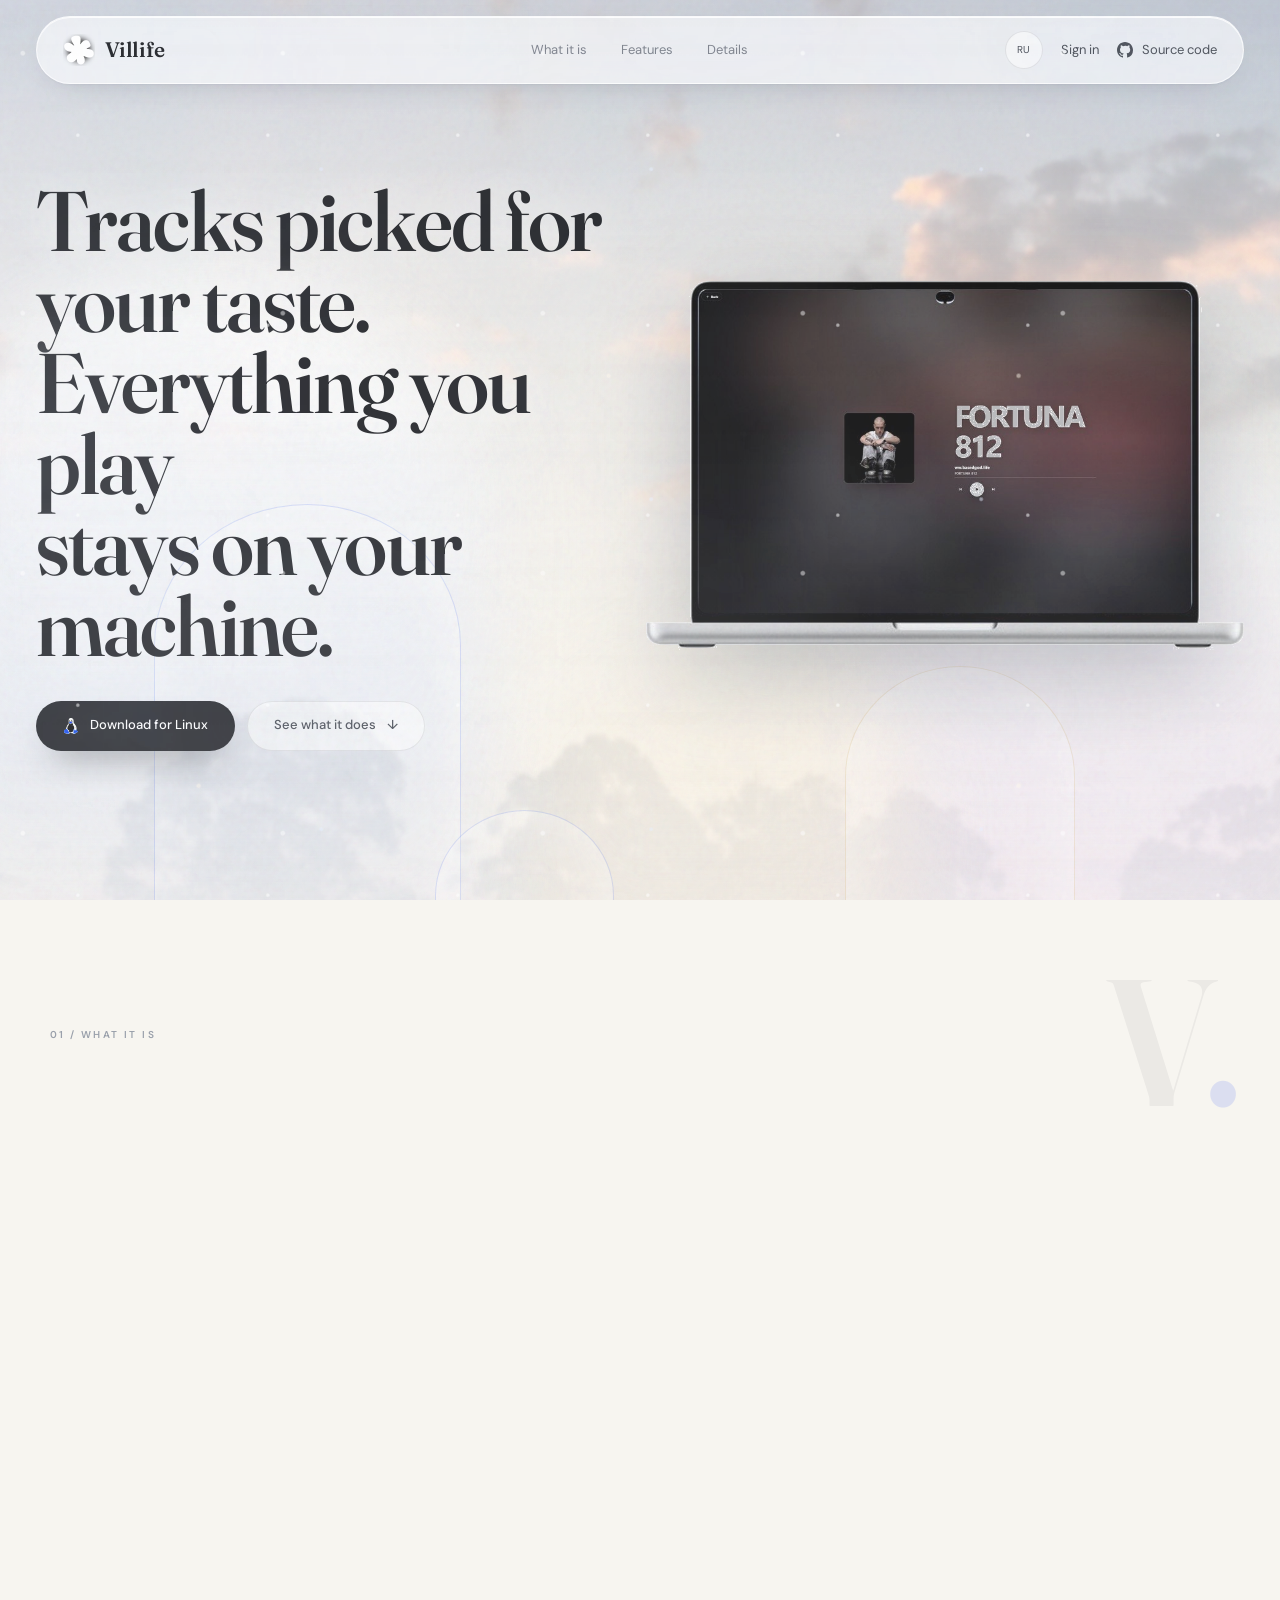
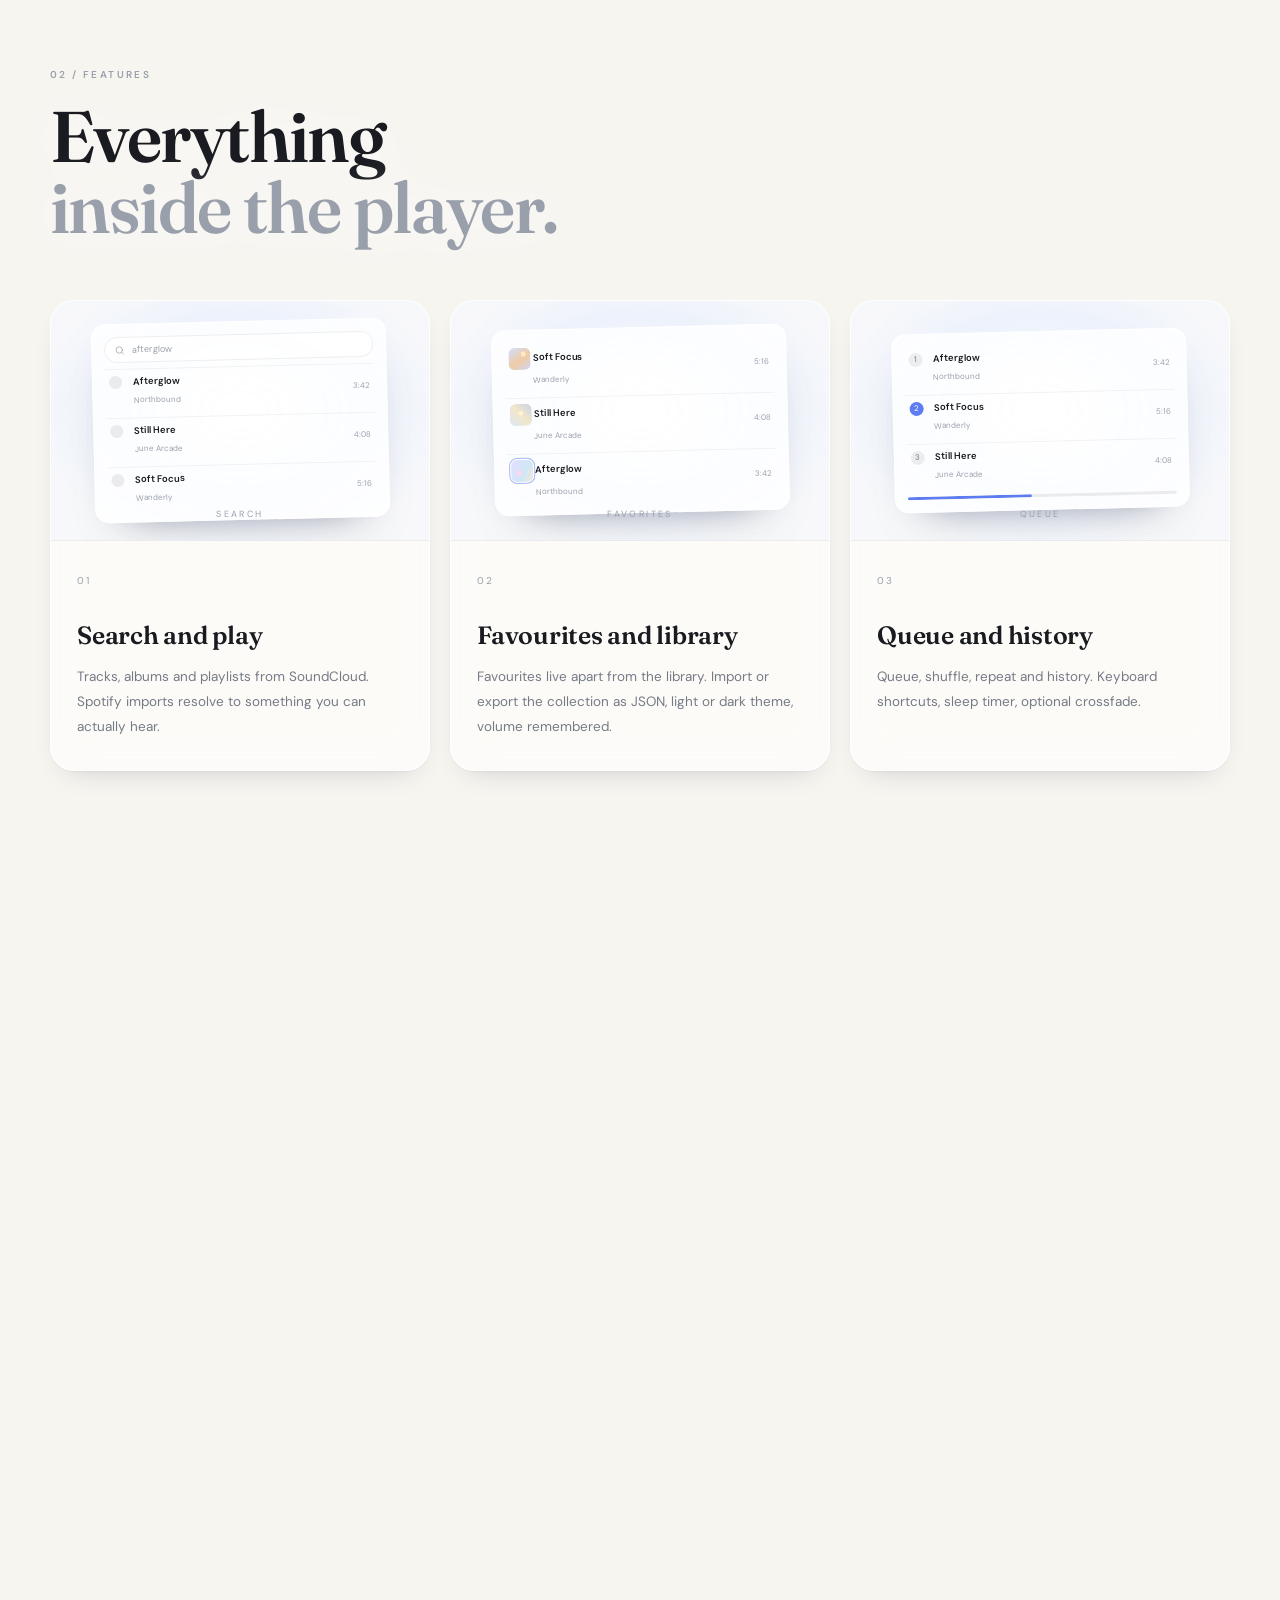
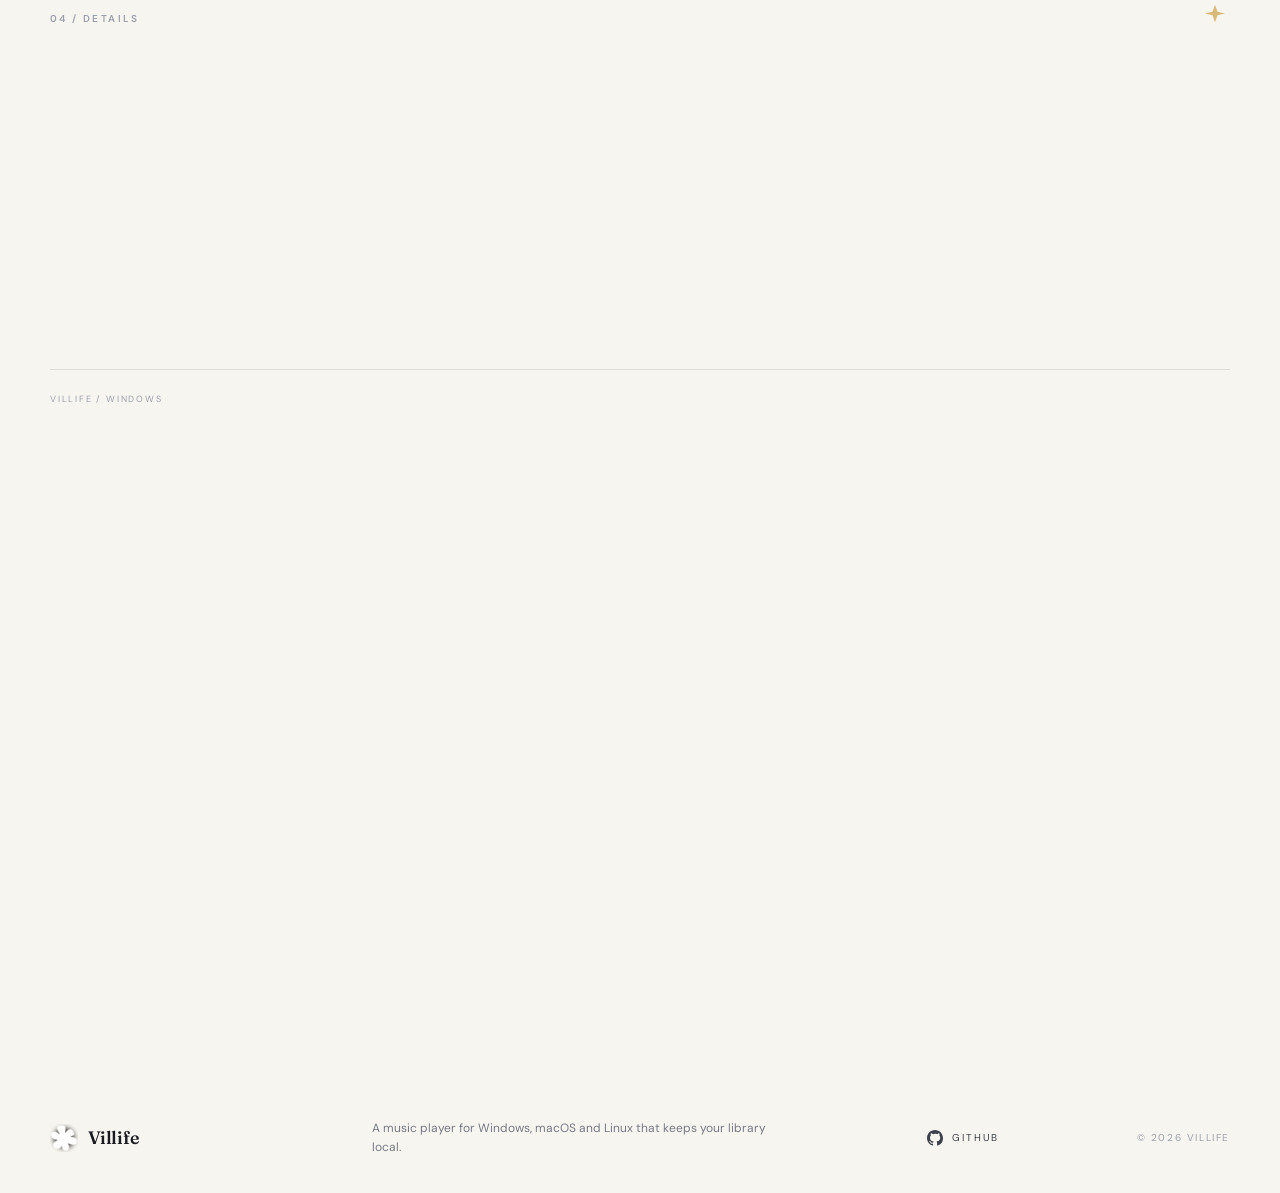
==== commit 4f58b6cb: "Use fresh brush icon file" ====
--- a/index.html
+++ b/index.html
@@ -43,8 +43,8 @@
   <link rel="preconnect" href="https://fonts.googleapis.com">
   <link rel="preconnect" href="https://fonts.gstatic.com" crossorigin>
   <link href="https://fonts.googleapis.com/css2?family=DM+Sans:wght@400;500;600;700&family=Fraunces:ital,opsz,wght@0,9..144,300..700;1,9..144,300..700&display=swap" rel="stylesheet">
-  <link rel="stylesheet" href="/villife.css?v=20261121-21">
-  <script src="/villife.js?v=20261121-21" defer></script>
+  <link rel="stylesheet" href="/villife.css?v=20261121-22">
+  <script src="/villife.js?v=20261121-22" defer></script>
 </head>
 <body>
   <div class="sky" aria-hidden="true">
--- a/villife.css
+++ b/villife.css
@@ -505,9 +505,9 @@
 html.theme-dark .export-important { background: rgba(123, 150, 255, .1); border-color: var(--accent); }
 .profile-avatar-row { justify-content: center; margin: 4px 0 22px; }
 .profile-big-avatar { position: relative; cursor: default; }
-.profile-big-avatar::after { position: absolute; inset: 0; border-radius: 50%; content: ""; background: url("/paint-black.png") center / 56% no-repeat; opacity: 0; transition: opacity .3s ease; }
+.profile-big-avatar::after { position: absolute; inset: 0; border-radius: 50%; content: ""; background: url("/brush.png?v=2") center / 56% no-repeat; opacity: 0; transition: opacity .3s ease; }
 .profile-big-avatar:hover::after { opacity: 1; }
 .header-avatar { position: relative; }
-.header-avatar::after { position: absolute; inset: 0; border-radius: 50%; content: ""; background: url("/paint-black.png") center / 62% no-repeat; opacity: 0; transition: opacity .3s ease; }
+.header-avatar::after { position: absolute; inset: 0; border-radius: 50%; content: ""; background: url("/brush.png?v=2") center / 62% no-repeat; opacity: 0; transition: opacity .3s ease; }
 .header-profile:hover .header-avatar::after { opacity: 1; }
 
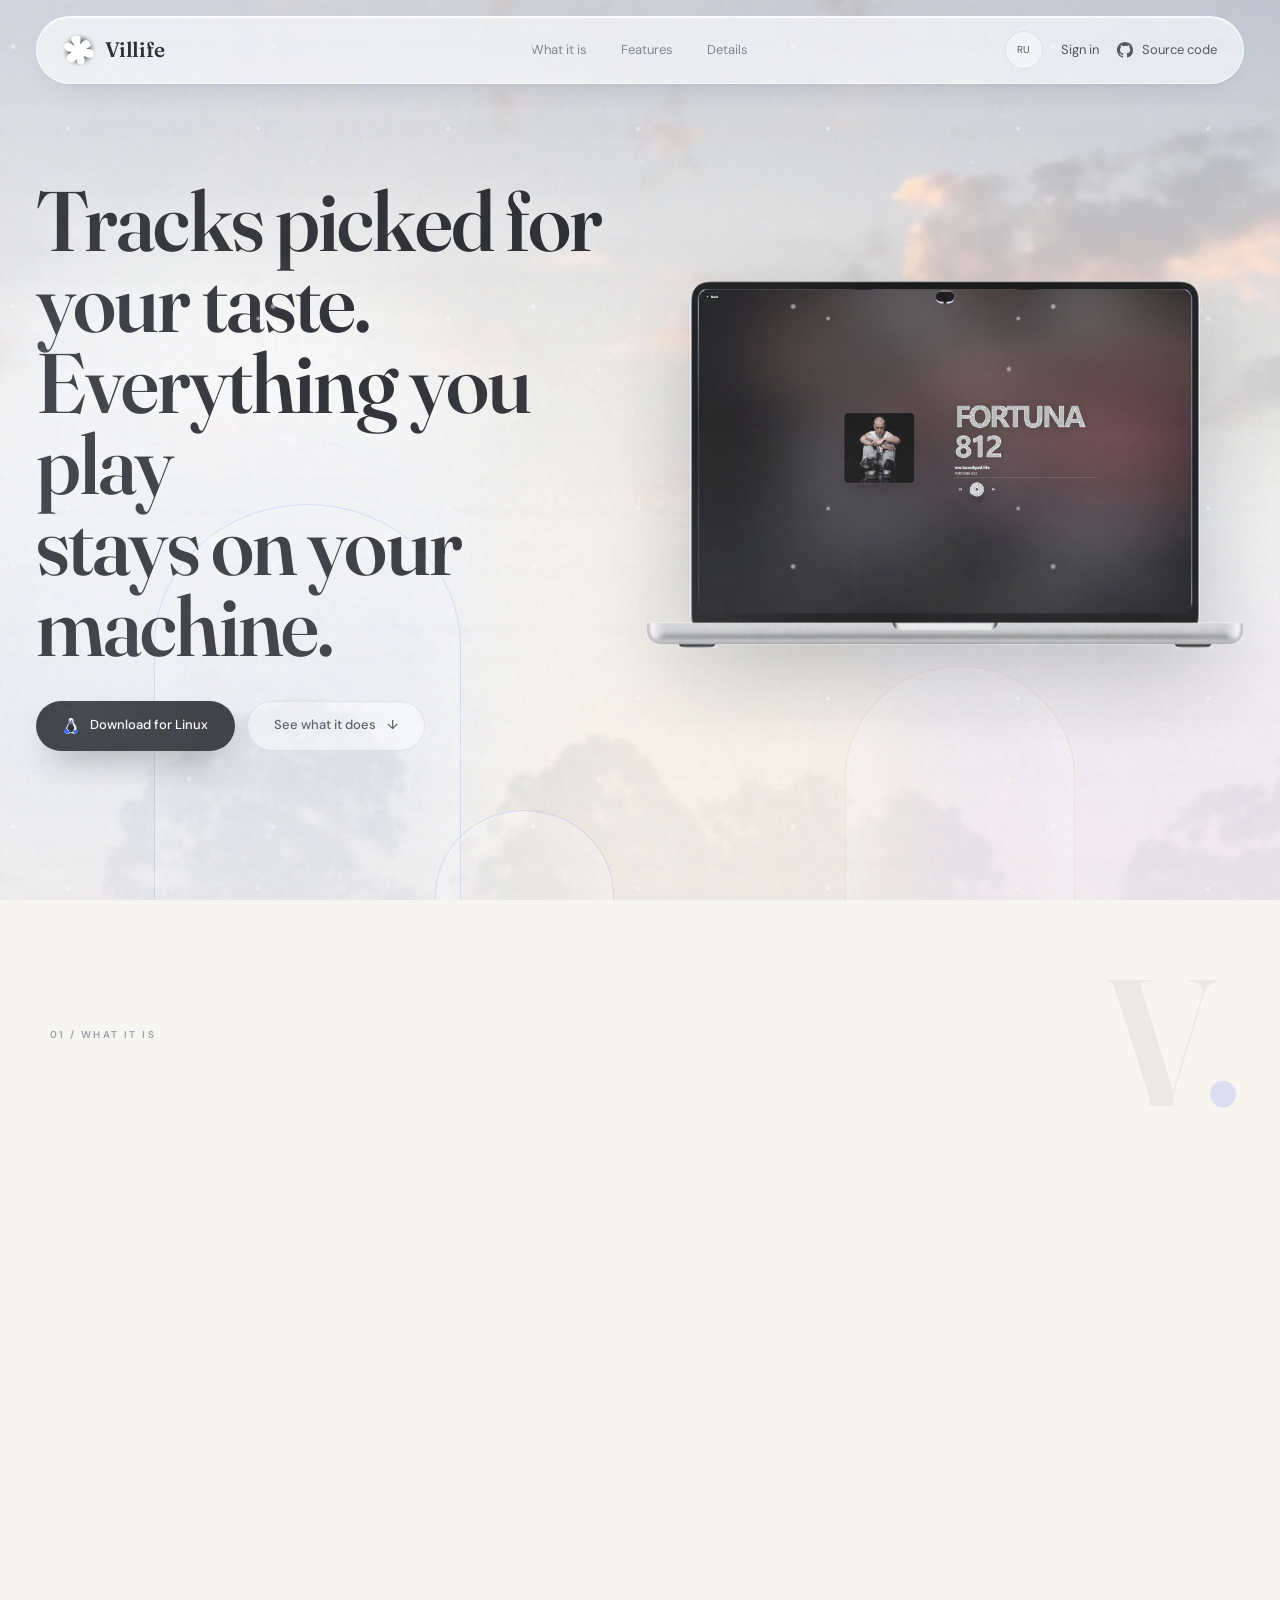
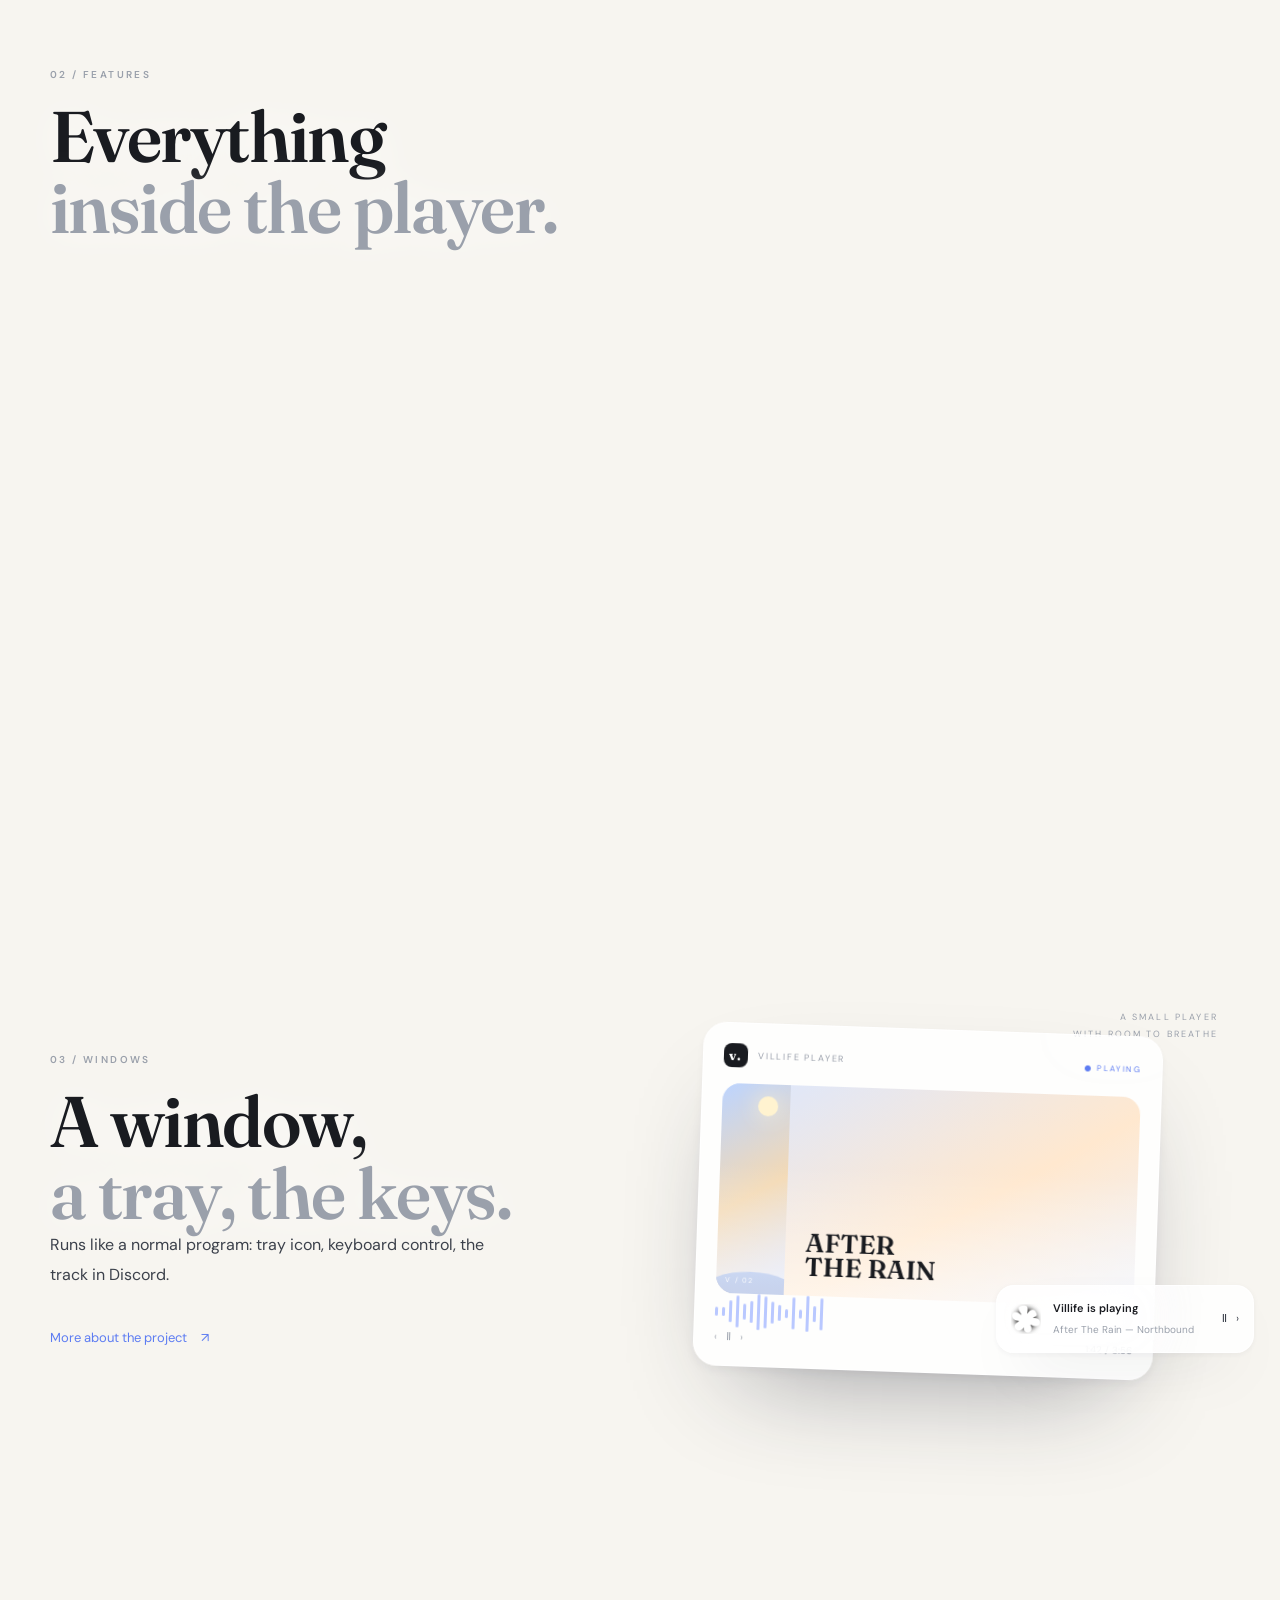
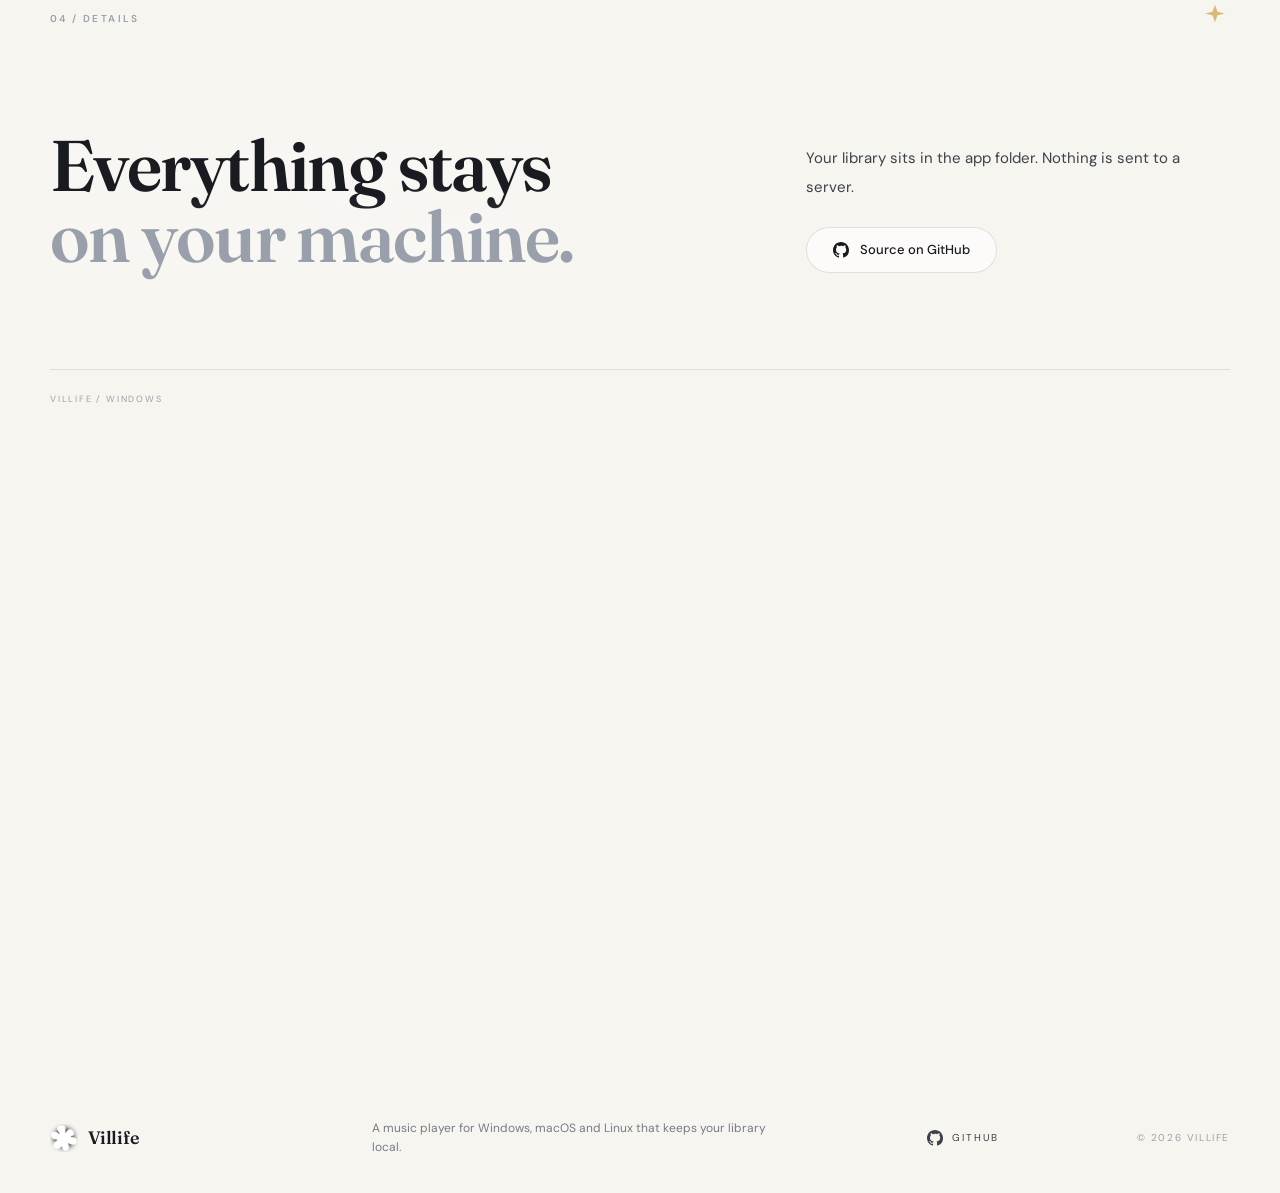
==== commit 26d868e8: "Add Google-style ripple and entrance animations" ====
--- a/index.html
+++ b/index.html
@@ -43,8 +43,8 @@
   <link rel="preconnect" href="https://fonts.googleapis.com">
   <link rel="preconnect" href="https://fonts.gstatic.com" crossorigin>
   <link href="https://fonts.googleapis.com/css2?family=DM+Sans:wght@400;500;600;700&family=Fraunces:ital,opsz,wght@0,9..144,300..700;1,9..144,300..700&display=swap" rel="stylesheet">
-  <link rel="stylesheet" href="/villife.css?v=20261121-22">
-  <script src="/villife.js?v=20261121-22" defer></script>
+  <link rel="stylesheet" href="/villife.css?v=20261121-23">
+  <script src="/villife.js?v=20261121-23" defer></script>
 </head>
 <body>
   <div class="sky" aria-hidden="true">
--- a/villife.css
+++ b/villife.css
@@ -511,3 +511,17 @@
 .header-avatar::after { position: absolute; inset: 0; border-radius: 50%; content: ""; background: url("/brush.png?v=2") center / 62% no-repeat; opacity: 0; transition: opacity .3s ease; }
 .header-profile:hover .header-avatar::after { opacity: 1; }
 
+.button, .profile-tab, .theme-choice, .header-link, .header-profile { position: relative; overflow: hidden; }
+.ripple { position: absolute; width: 10px; height: 10px; margin: -5px 0 0 -5px; border-radius: 50%; background: currentColor; opacity: .22; transform: scale(0); pointer-events: none; animation: rippleOut .55s cubic-bezier(.2, .8, .2, 1) forwards; }
+@keyframes rippleOut { to { transform: scale(14); opacity: 0; } }
+.profile-dialog { animation: panelIn .38s cubic-bezier(.2, .8, .2, 1) both; }
+@keyframes panelIn { from { opacity: 0; transform: translateY(16px) scale(.99); } to { opacity: 1; transform: none; } }
+.profile-section.active > * { animation: sectionIn .35s cubic-bezier(.2, .8, .2, 1) both; }
+.profile-section.active > *:nth-child(2) { animation-delay: .04s; }
+.profile-section.active > *:nth-child(3) { animation-delay: .08s; }
+.profile-section.active > *:nth-child(4) { animation-delay: .12s; }
+.profile-section.active > *:nth-child(n+5) { animation-delay: .16s; }
+@keyframes sectionIn { from { opacity: 0; transform: translateY(10px); } to { opacity: 1; transform: none; } }
+.button:focus-visible, .profile-tab:focus-visible, .theme-choice:focus-visible, .header-link:focus-visible, .header-profile:focus-visible, .input:focus-visible, select:focus-visible { outline: 2px solid var(--accent); outline-offset: 3px; }
+@media (prefers-reduced-motion: reduce) { .ripple { display: none; } .profile-dialog, .profile-section.active > * { animation: none; } }
+
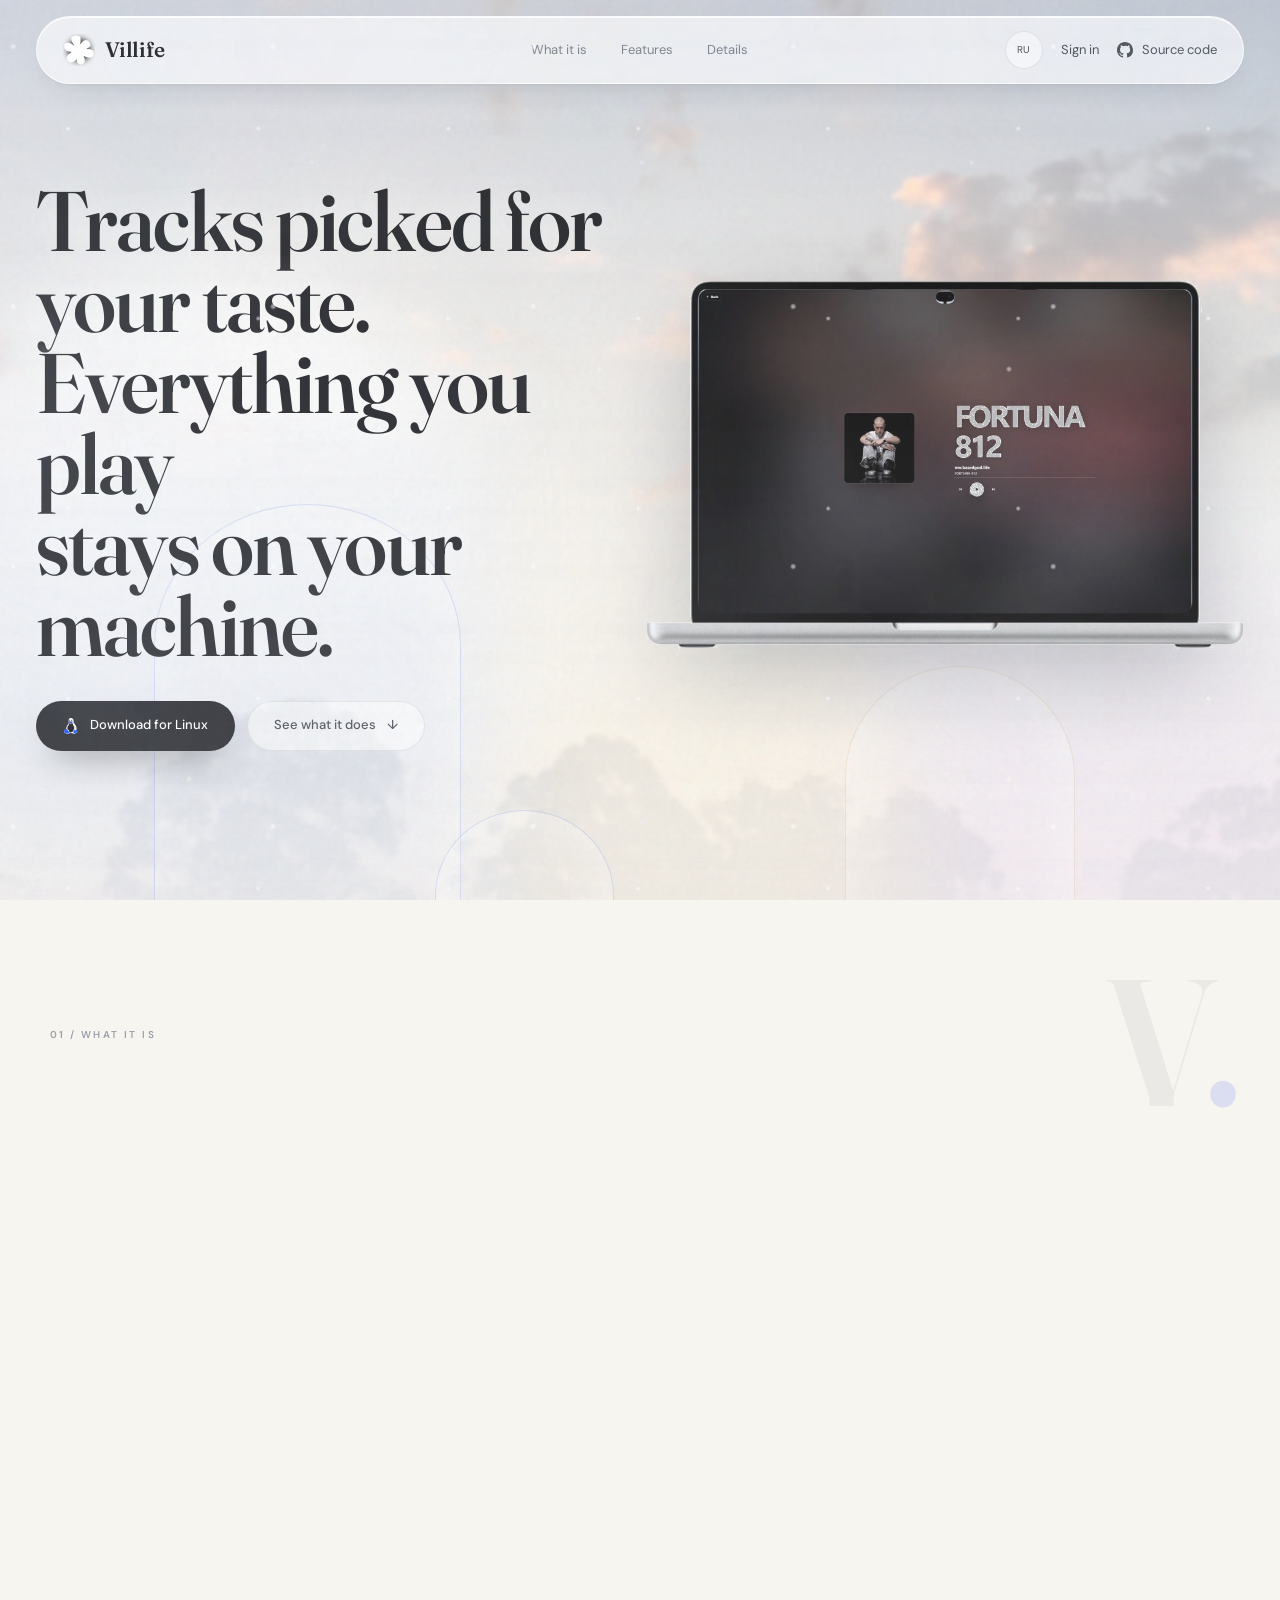
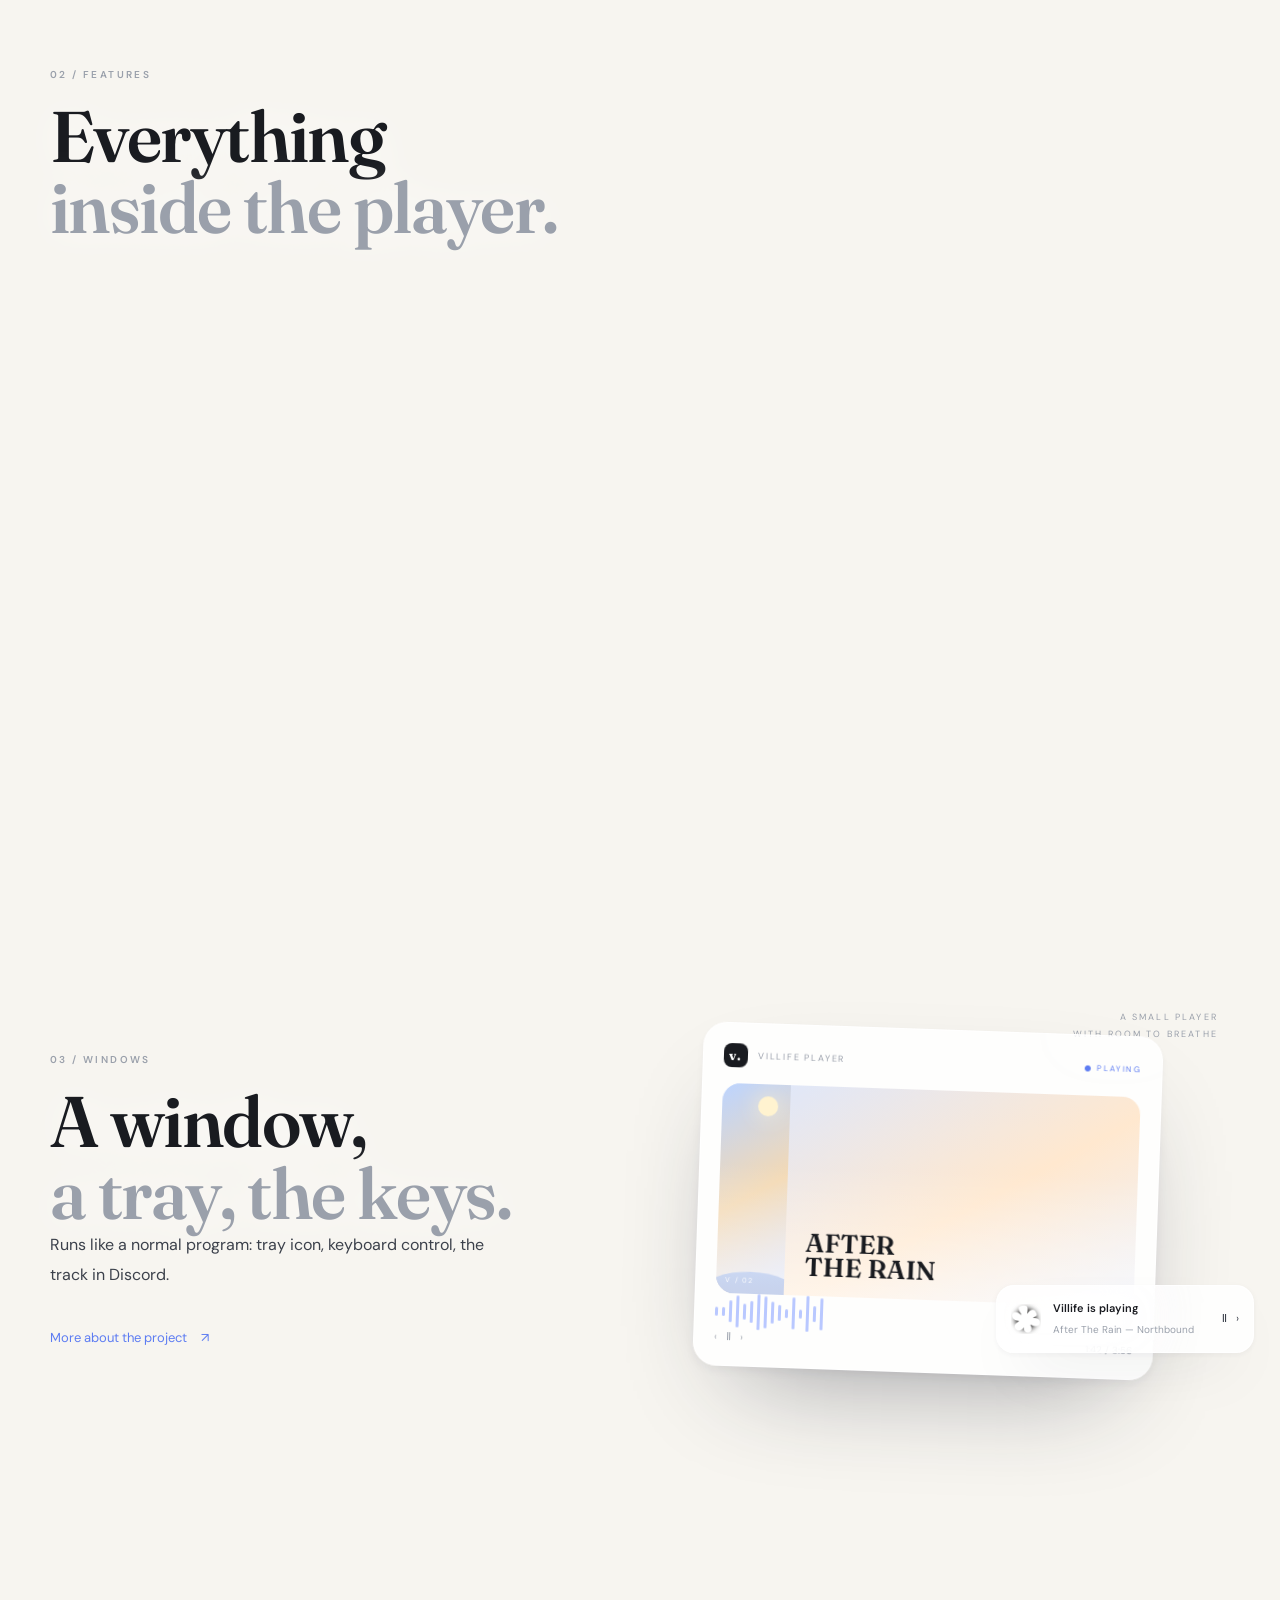
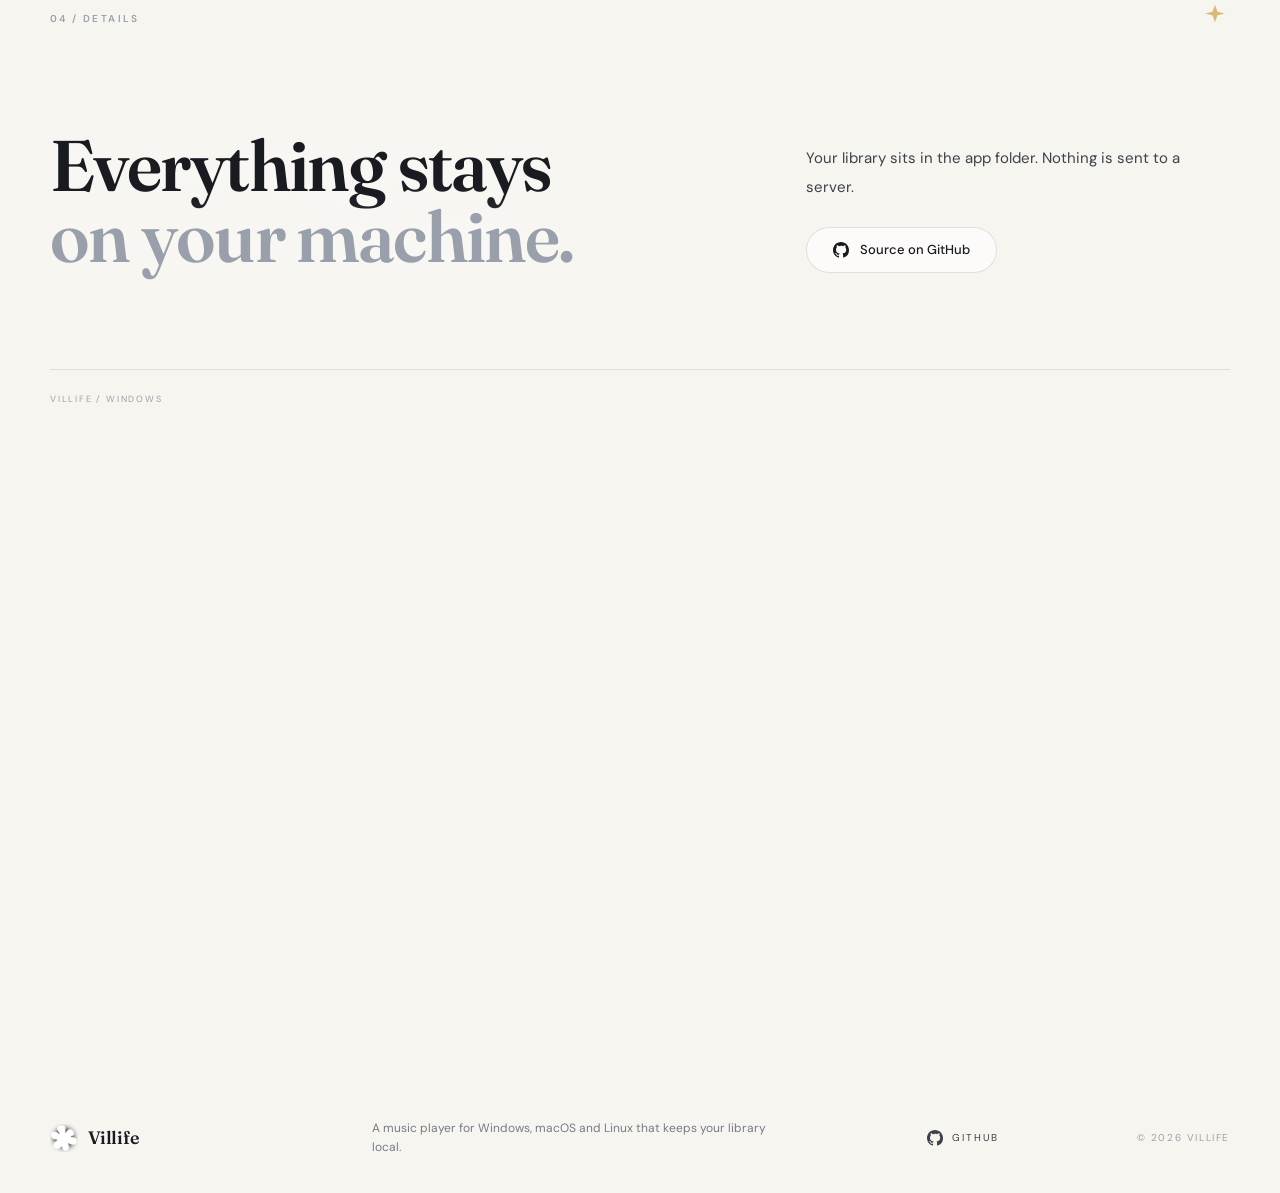
==== commit eee8556c: "Remove duplicate back arrow" ====
--- a/index.html
+++ b/index.html
@@ -43,8 +43,8 @@
   <link rel="preconnect" href="https://fonts.googleapis.com">
   <link rel="preconnect" href="https://fonts.gstatic.com" crossorigin>
   <link href="https://fonts.googleapis.com/css2?family=DM+Sans:wght@400;500;600;700&family=Fraunces:ital,opsz,wght@0,9..144,300..700;1,9..144,300..700&display=swap" rel="stylesheet">
-  <link rel="stylesheet" href="/villife.css?v=20261121-23">
-  <script src="/villife.js?v=20261121-23" defer></script>
+  <link rel="stylesheet" href="/villife.css?v=20261121-24">
+  <script src="/villife.js?v=20261121-24" defer></script>
 </head>
 <body>
   <div class="sky" aria-hidden="true">
--- a/villife.css
+++ b/villife.css
@@ -483,7 +483,7 @@
 .profile-panel, .export-rules { scrollbar-width: none; -ms-overflow-style: none; }
 .profile-panel::-webkit-scrollbar, .export-rules::-webkit-scrollbar { display: none; }
 .profile-back { display: inline-flex; align-items: center; gap: 8px; margin: 0 0 18px; padding: 9px 16px; border: 1px solid var(--line); border-radius: 999px; background: var(--glass); color: var(--ink); font-size: 12px; font-weight: 600; transition: border-color .25s ease, background .25s ease, transform .25s ease; }
-.profile-back::before { content: "←"; font-size: 15px; line-height: 1; }
+
 .profile-back:hover { border-color: var(--accent); background: var(--accent); color: #fff; transform: translateX(-2px); }
 .profile-dialog { padding: 24px; }
 .profile-tabs { margin: 0 -24px 4px; padding: 0 24px; }
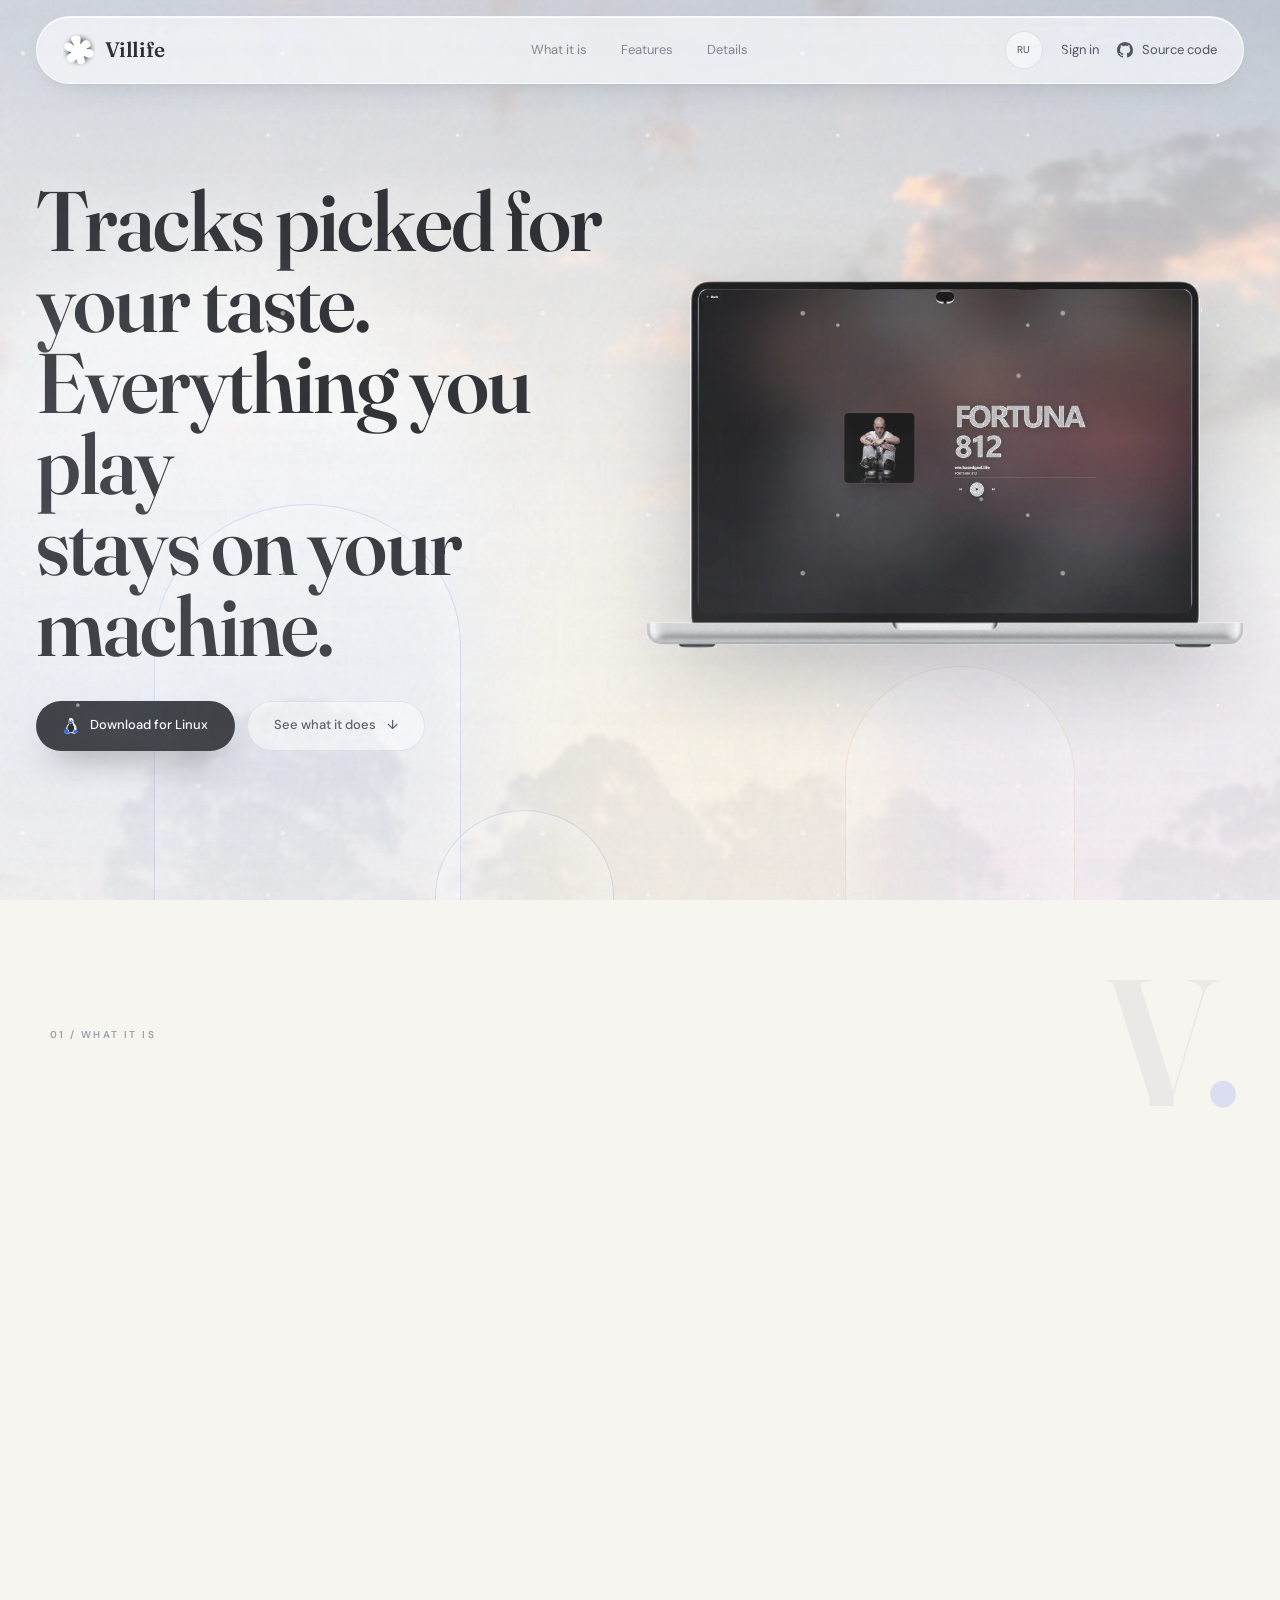
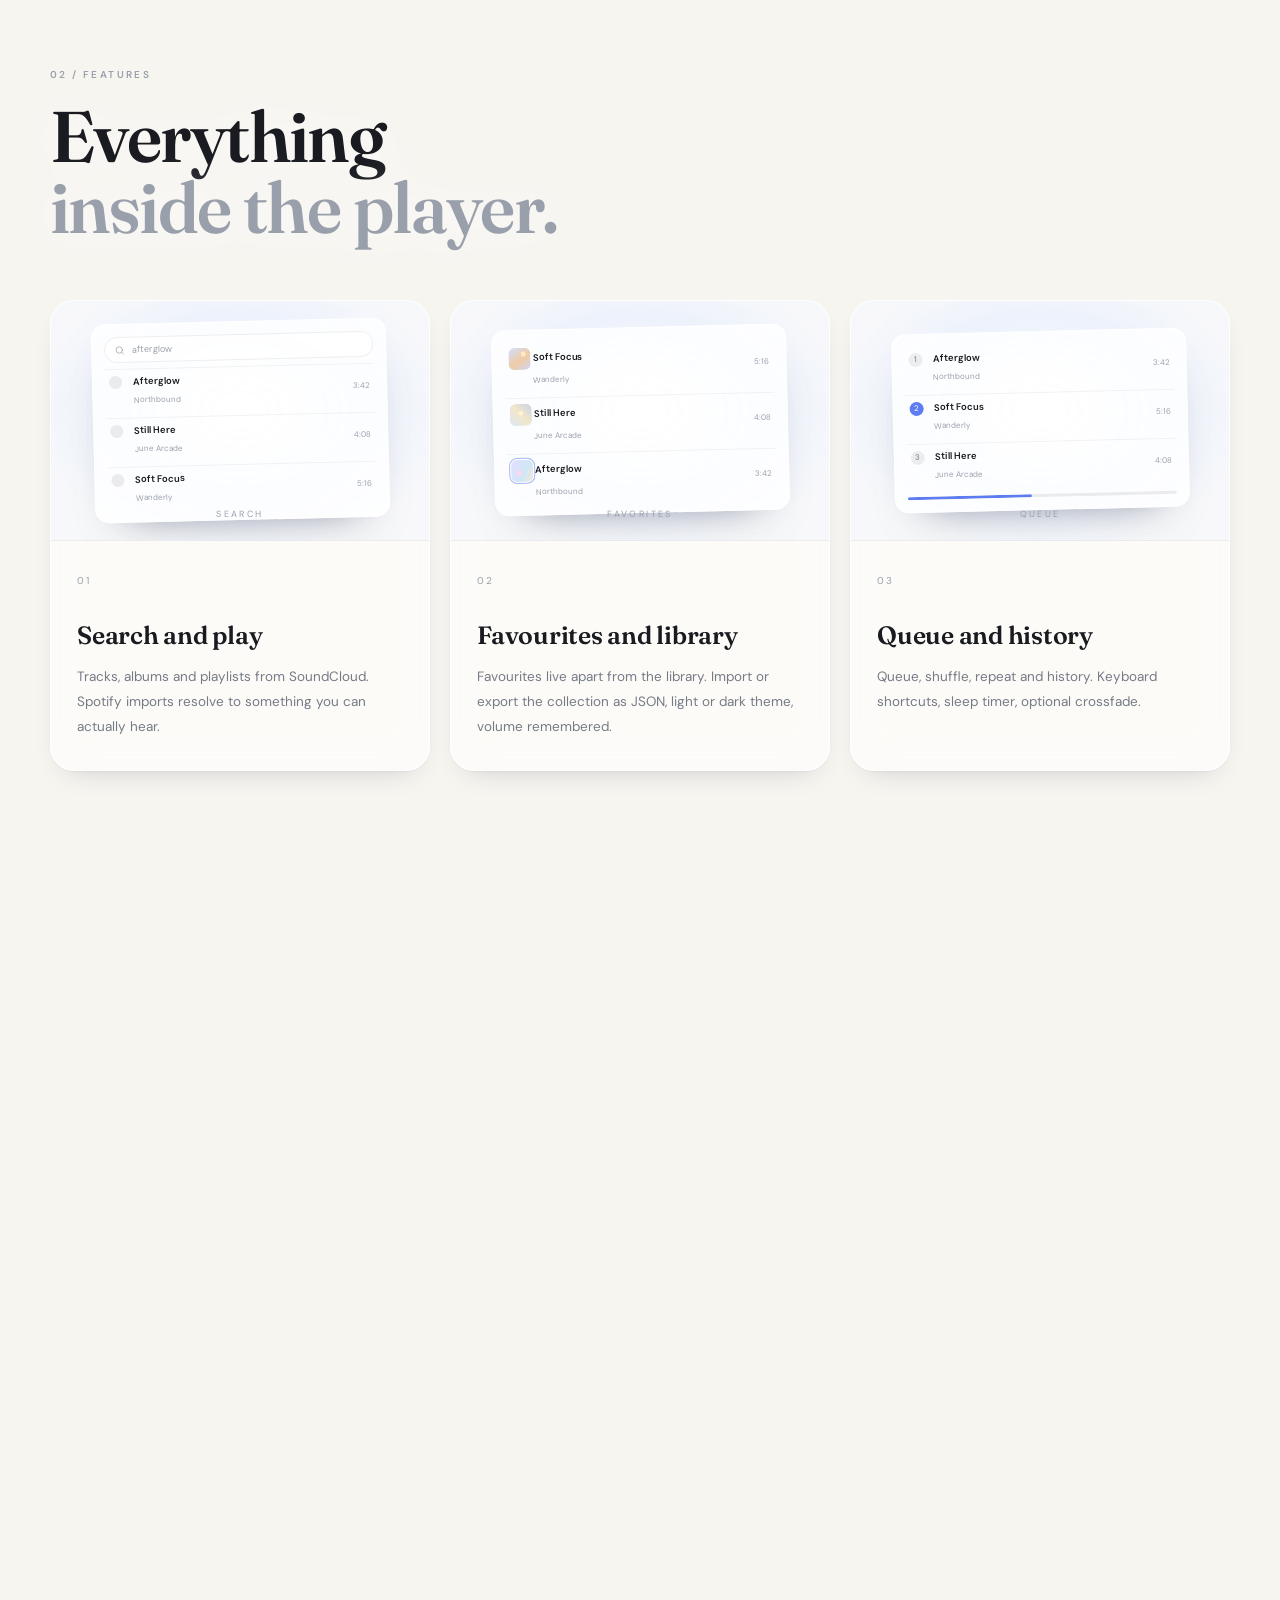
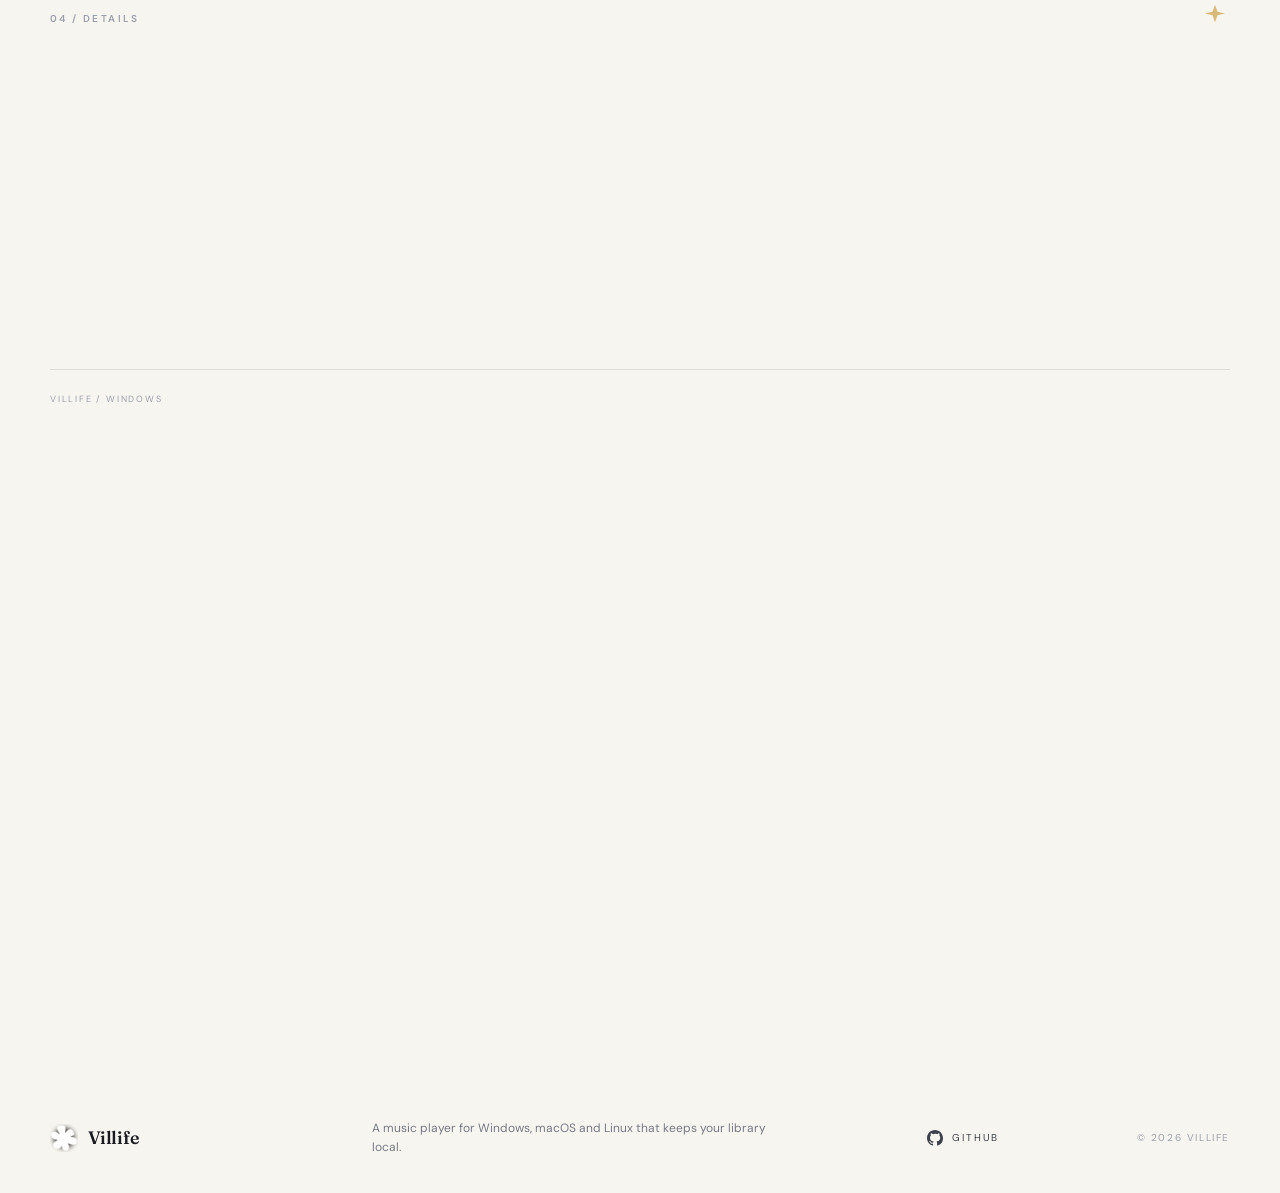
==== commit f2f7b636: "Add profile dropdown menu" ====
--- a/index.html
+++ b/index.html
@@ -43,8 +43,8 @@
   <link rel="preconnect" href="https://fonts.googleapis.com">
   <link rel="preconnect" href="https://fonts.gstatic.com" crossorigin>
   <link href="https://fonts.googleapis.com/css2?family=DM+Sans:wght@400;500;600;700&family=Fraunces:ital,opsz,wght@0,9..144,300..700;1,9..144,300..700&display=swap" rel="stylesheet">
-  <link rel="stylesheet" href="/villife.css?v=20261121-24">
-  <script src="/villife.js?v=20261121-24" defer></script>
+  <link rel="stylesheet" href="/villife.css?v=20261121-25">
+  <script src="/villife.js?v=20261121-25" defer></script>
 </head>
 <body>
   <div class="sky" aria-hidden="true">
@@ -76,6 +76,17 @@
       <button class="language-switch" type="button" aria-label="Switch language">RU</button>
       <a class="header-link" id="header-signin" href="/signin/"><span data-en="Sign in" data-ru="Войти">Sign in</span></a>
       <button class="header-profile" id="header-profile" type="button" hidden><span class="header-avatar" id="header-avatar"></span><span id="header-name"></span></button>
+      <div class="profile-menu" id="profile-menu" hidden>
+        <button class="profile-menu-item" type="button" data-menu="account"><span>Аккаунт</span><span class="menu-ext">↗</span></button>
+        <button class="profile-menu-item" type="button" data-menu="profile"><span>Профиль</span></button>
+        <button class="profile-menu-item" type="button" data-menu="recent"><span>Недавнее</span></button>
+        <a class="profile-menu-item" href="https://boosty.to/whata/donate" target="_blank" rel="noopener"><span>Переход на Premium</span><span class="menu-ext">↗</span></a>
+        <a class="profile-menu-item" href="https://github.com/whatawhere/villife#readme" target="_blank" rel="noopener"><span>Справка</span><span class="menu-ext">↗</span></a>
+        <a class="profile-menu-item" href="https://github.com/whatawhere/villife/releases/latest" target="_blank" rel="noopener"><span>Скачать</span><span class="menu-ext">↗</span></a>
+        <button class="profile-menu-item" type="button" data-menu="settings"><span>Настройки</span></button>
+        <div class="profile-menu-divider"></div>
+        <button class="profile-menu-item" type="button" data-menu="logout"><span>Выйти</span></button>
+      </div>
       <a class="header-link" href="https://github.com/whatawhere/villife" target="_blank" rel="noreferrer">
         <svg class="icon-github" viewBox="0 0 16 16" aria-hidden="true"><path d="M8 0C3.58 0 0 3.58 0 8c0 3.54 2.29 6.53 5.47 7.59.4.07.55-.17.55-.38 0-.19-.01-.82-.01-1.49-2.01.37-2.53-.49-2.61-.94-.09-.23-.48-.94-.82-1.13-.28-.15-.68-.52-.01-.53.63-.01 1.08.58 1.23.82.72 1.21 1.87.87 2.33.66.07-.52.28-.87.51-1.07-1.78-.2-3.64-.89-3.64-3.95 0-.87.31-1.59.82-2.15-.08-.2-.36-1.02.08-2.12 0 0 .67-.21 2.2.82a7.4 7.4 0 0 1 2-.27c.68 0 1.36.09 2 .27 1.53-1.04 2.2-.82 2.2-.82.44 1.1.16 1.92.08 2.12.51.56.82 1.27.82 2.15 0 3.07-1.87 3.75-3.65 3.95.29.25.54.73.54 1.48 0 1.07-.01 1.93-.01 2.2 0 .21.15.46.55.38A7.99 7.99 0 0 0 16 8c0-4.42-3.58-8-8-8Z"/></svg>
         <span data-en="Source code" data-ru="Исходный код">Source code</span>
--- a/villife.css
+++ b/villife.css
@@ -525,3 +525,11 @@
 .button:focus-visible, .profile-tab:focus-visible, .theme-choice:focus-visible, .header-link:focus-visible, .header-profile:focus-visible, .input:focus-visible, select:focus-visible { outline: 2px solid var(--accent); outline-offset: 3px; }
 @media (prefers-reduced-motion: reduce) { .ripple { display: none; } .profile-dialog, .profile-section.active > * { animation: none; } }
 
+.header-actions { position: relative; }
+.profile-menu { position: absolute; z-index: 600; top: calc(100% + 10px); right: 0; width: 236px; padding: 8px; border: 1px solid #3a3d44; border-radius: 16px; background: #202227; box-shadow: 0 24px 60px -20px rgba(0, 0, 0, .65); animation: menuIn .22s cubic-bezier(.2, .8, .2, 1) both; }
+.profile-menu[hidden] { display: none; }
+@keyframes menuIn { from { opacity: 0; transform: translateY(-6px) scale(.98); } to { opacity: 1; transform: none; } }
+.profile-menu-item { display: flex; width: 100%; min-height: 38px; align-items: center; justify-content: space-between; padding: 7px 12px; border: 0; border-radius: 9px; background: transparent; color: #f1f2f4; font: inherit; font-size: 13px; text-align: left; cursor: pointer; }
+.profile-menu-item:hover { background: rgba(255, 255, 255, .09); }
+.menu-ext { color: #9aa0ab; font-size: 14px; }
+.profile-menu-divider { height: 1px; margin: 6px 6px; background: rgba(255, 255, 255, .12); }
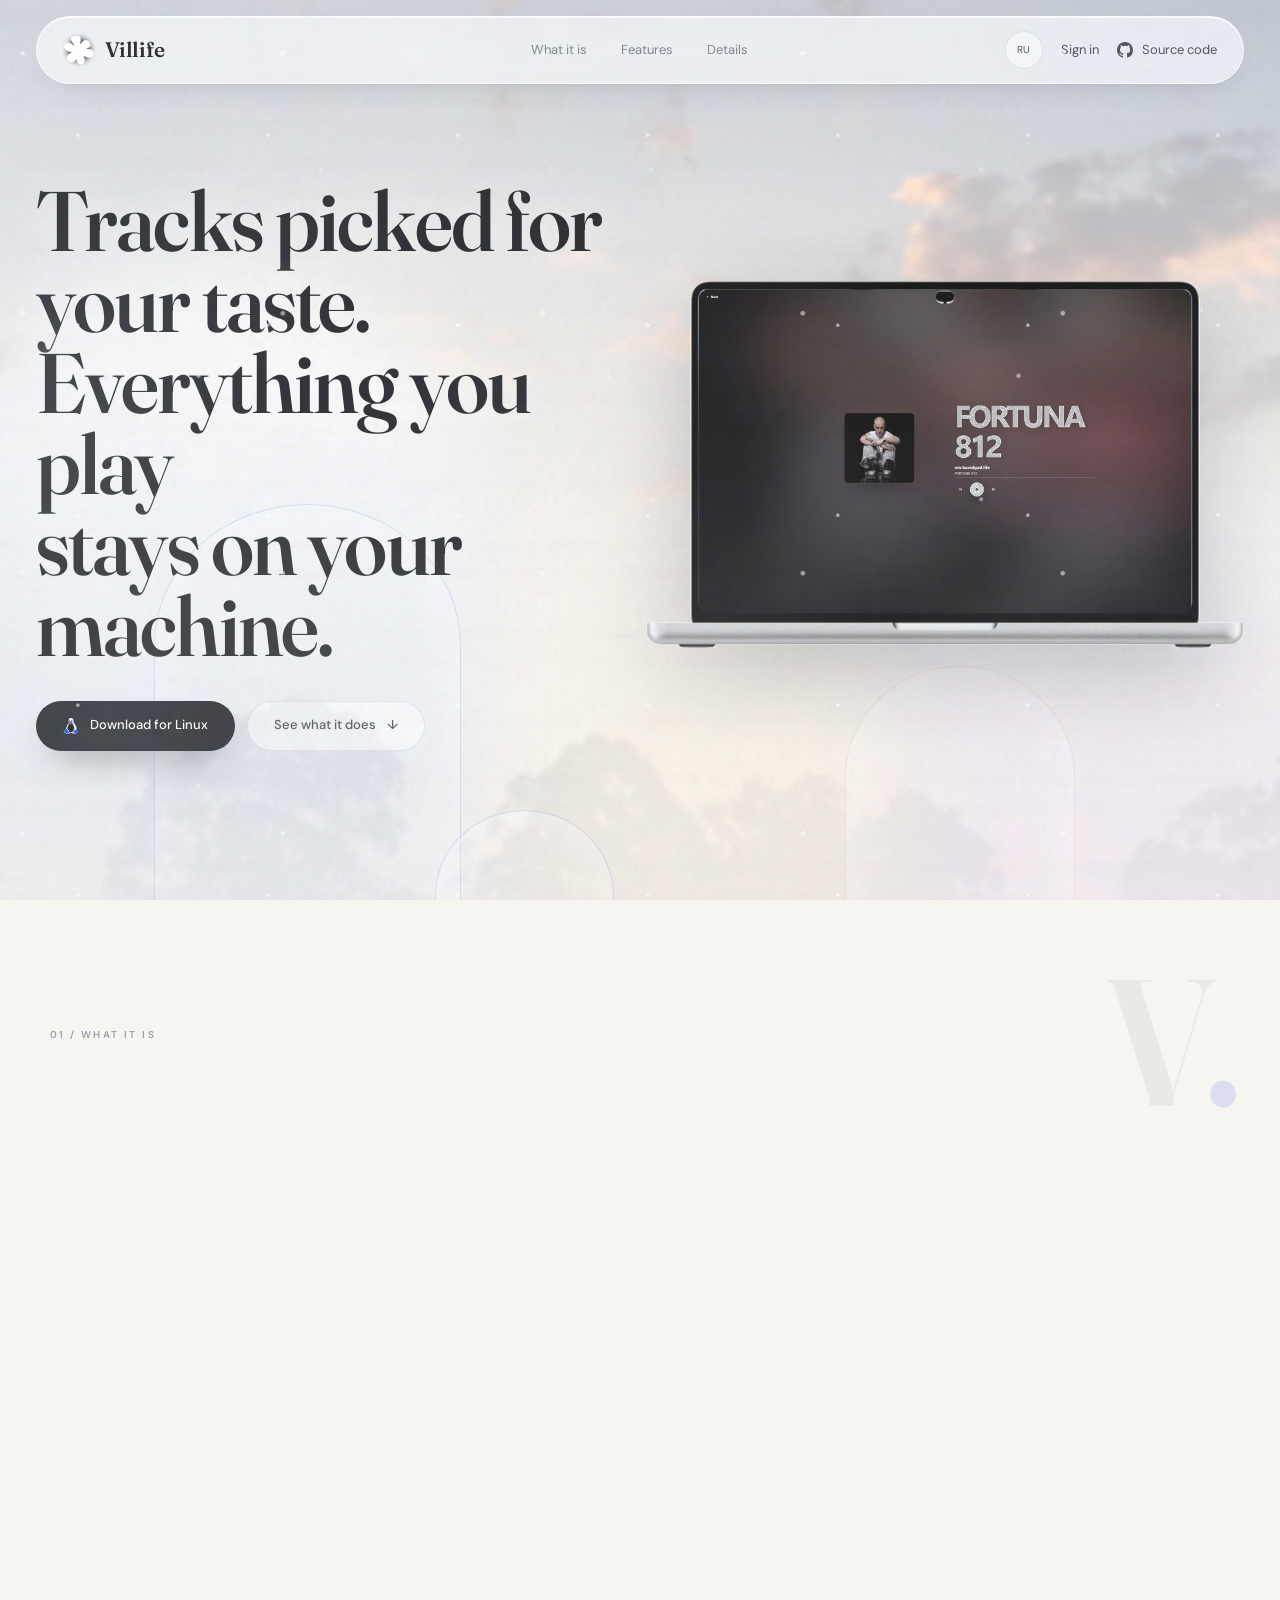
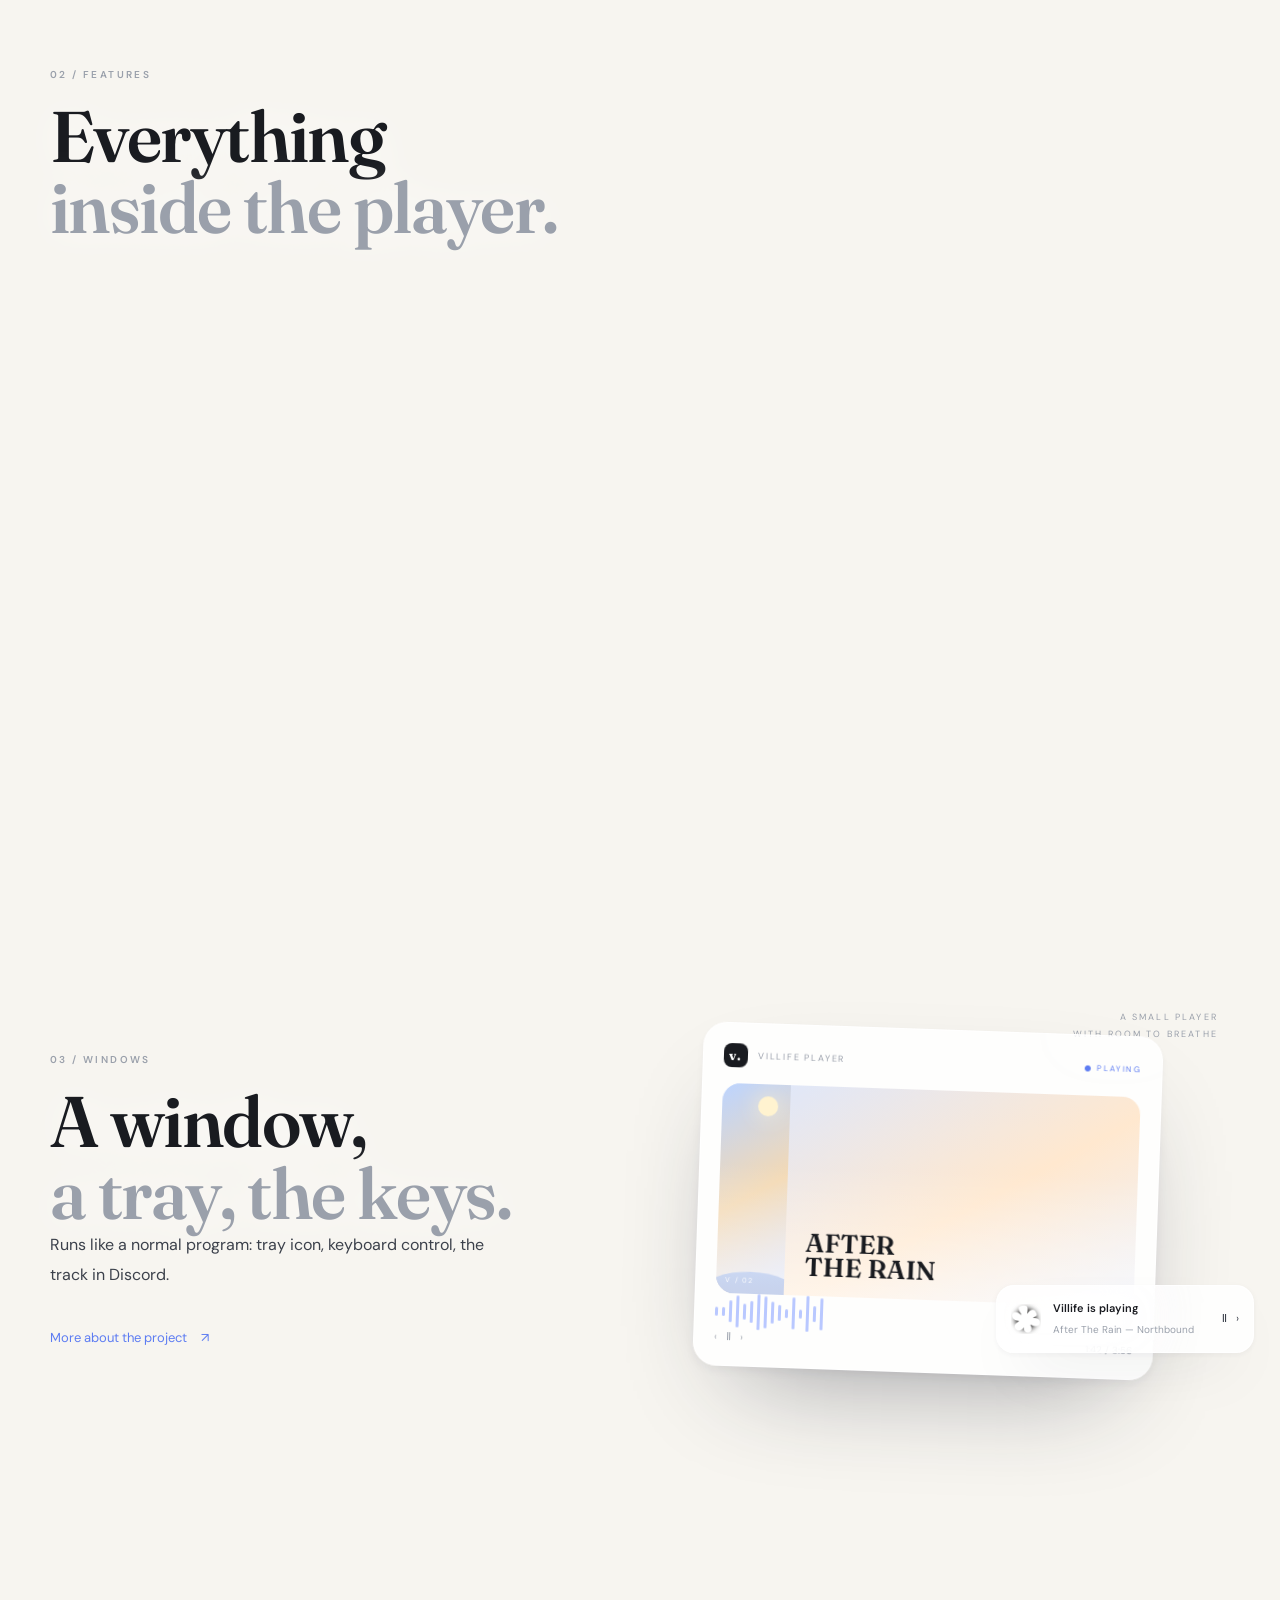
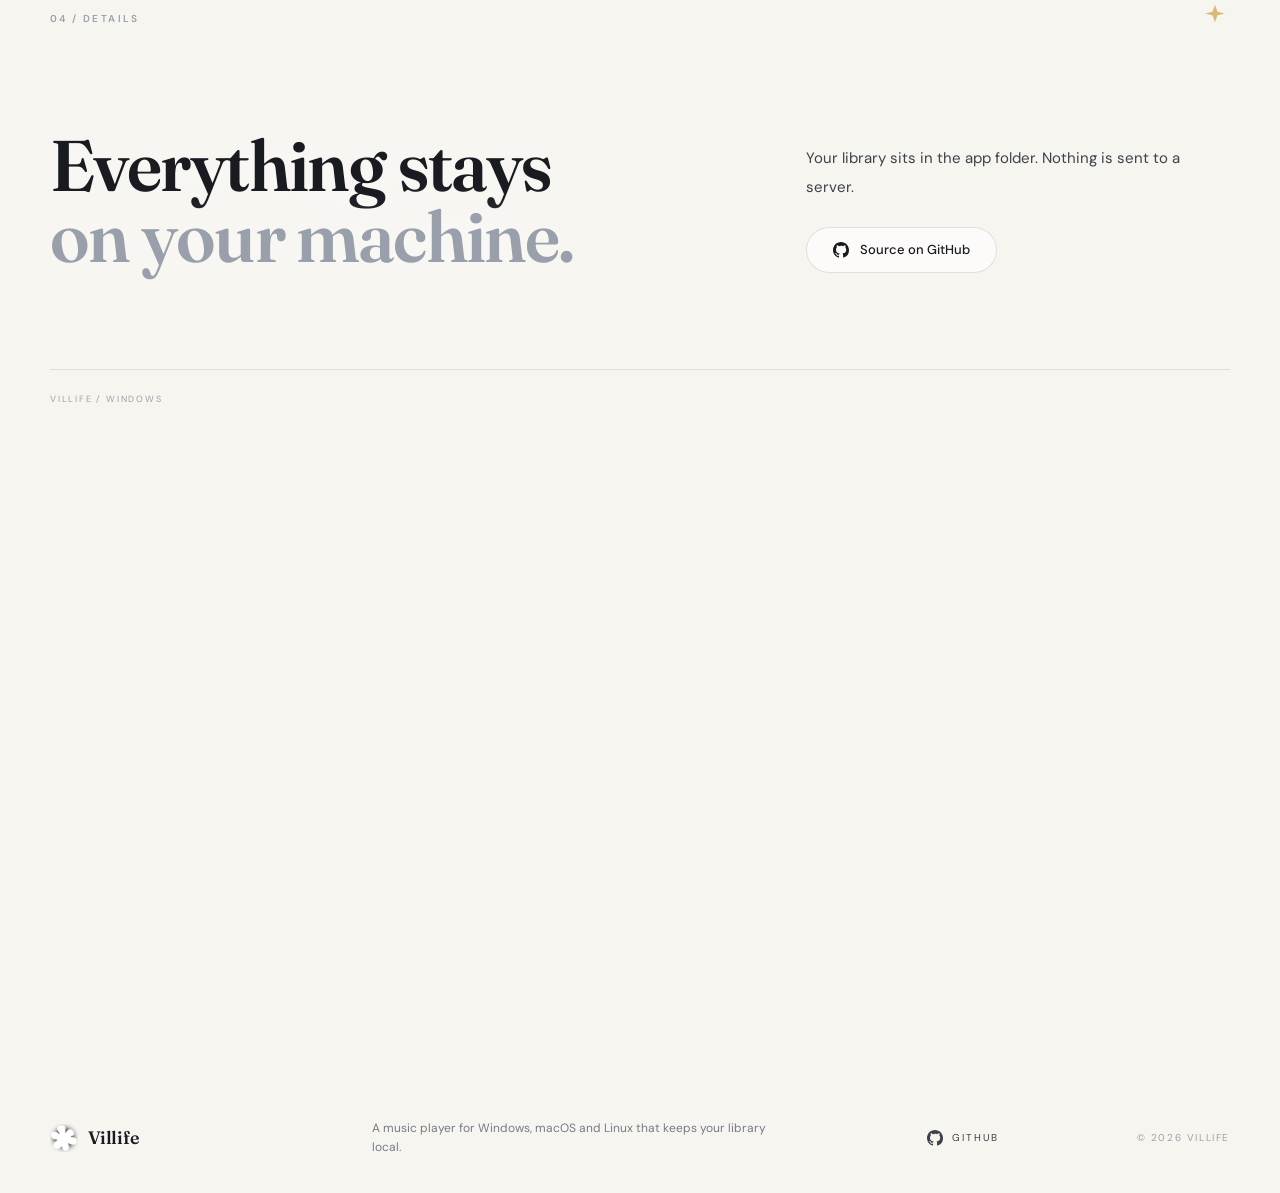
==== commit 31d4cd49: "Remove Premium menu item" ====
--- a/index.html
+++ b/index.html
@@ -43,8 +43,8 @@
   <link rel="preconnect" href="https://fonts.googleapis.com">
   <link rel="preconnect" href="https://fonts.gstatic.com" crossorigin>
   <link href="https://fonts.googleapis.com/css2?family=DM+Sans:wght@400;500;600;700&family=Fraunces:ital,opsz,wght@0,9..144,300..700;1,9..144,300..700&display=swap" rel="stylesheet">
-  <link rel="stylesheet" href="/villife.css?v=20261121-25">
-  <script src="/villife.js?v=20261121-25" defer></script>
+  <link rel="stylesheet" href="/villife.css?v=20261121-26">
+  <script src="/villife.js?v=20261121-26" defer></script>
 </head>
 <body>
   <div class="sky" aria-hidden="true">
@@ -80,7 +80,6 @@
         <button class="profile-menu-item" type="button" data-menu="account"><span>Аккаунт</span><span class="menu-ext">↗</span></button>
         <button class="profile-menu-item" type="button" data-menu="profile"><span>Профиль</span></button>
         <button class="profile-menu-item" type="button" data-menu="recent"><span>Недавнее</span></button>
-        <a class="profile-menu-item" href="https://boosty.to/whata/donate" target="_blank" rel="noopener"><span>Переход на Premium</span><span class="menu-ext">↗</span></a>
         <a class="profile-menu-item" href="https://github.com/whatawhere/villife#readme" target="_blank" rel="noopener"><span>Справка</span><span class="menu-ext">↗</span></a>
         <a class="profile-menu-item" href="https://github.com/whatawhere/villife/releases/latest" target="_blank" rel="noopener"><span>Скачать</span><span class="menu-ext">↗</span></a>
         <button class="profile-menu-item" type="button" data-menu="settings"><span>Настройки</span></button>
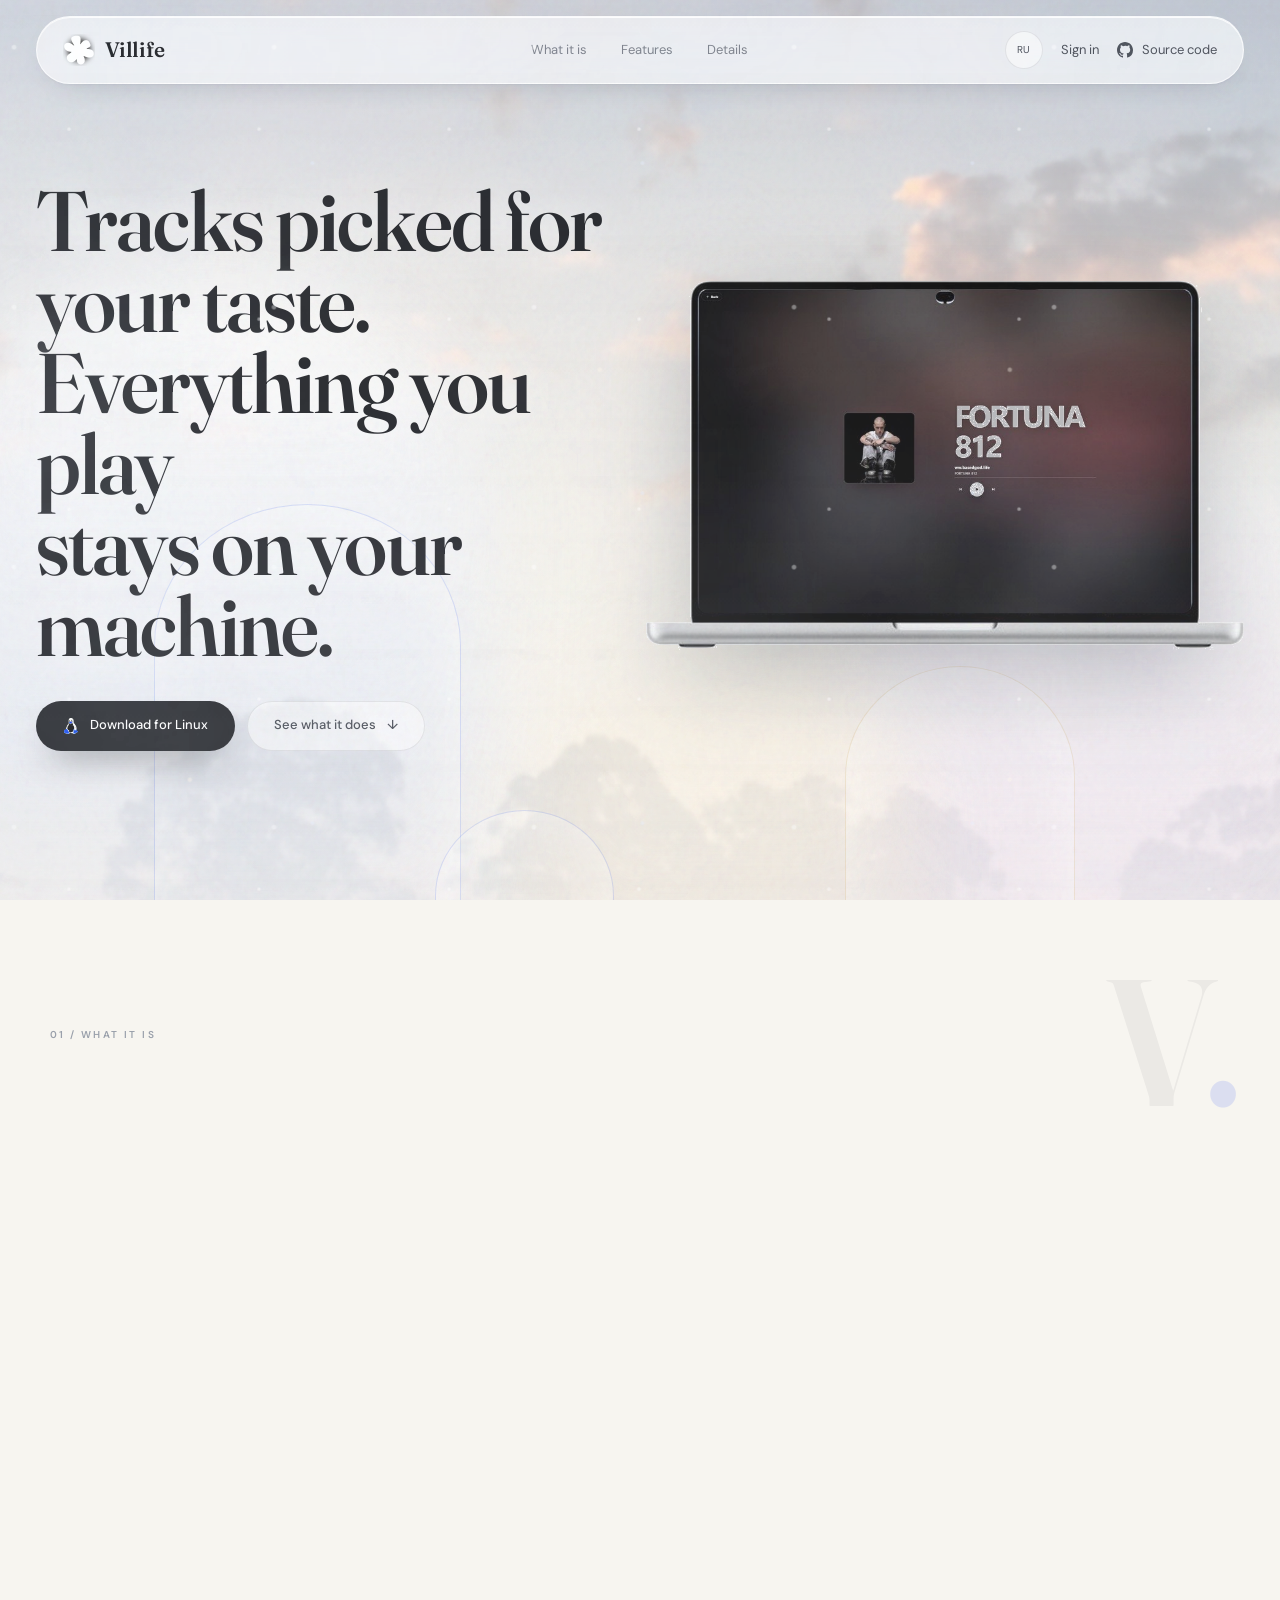
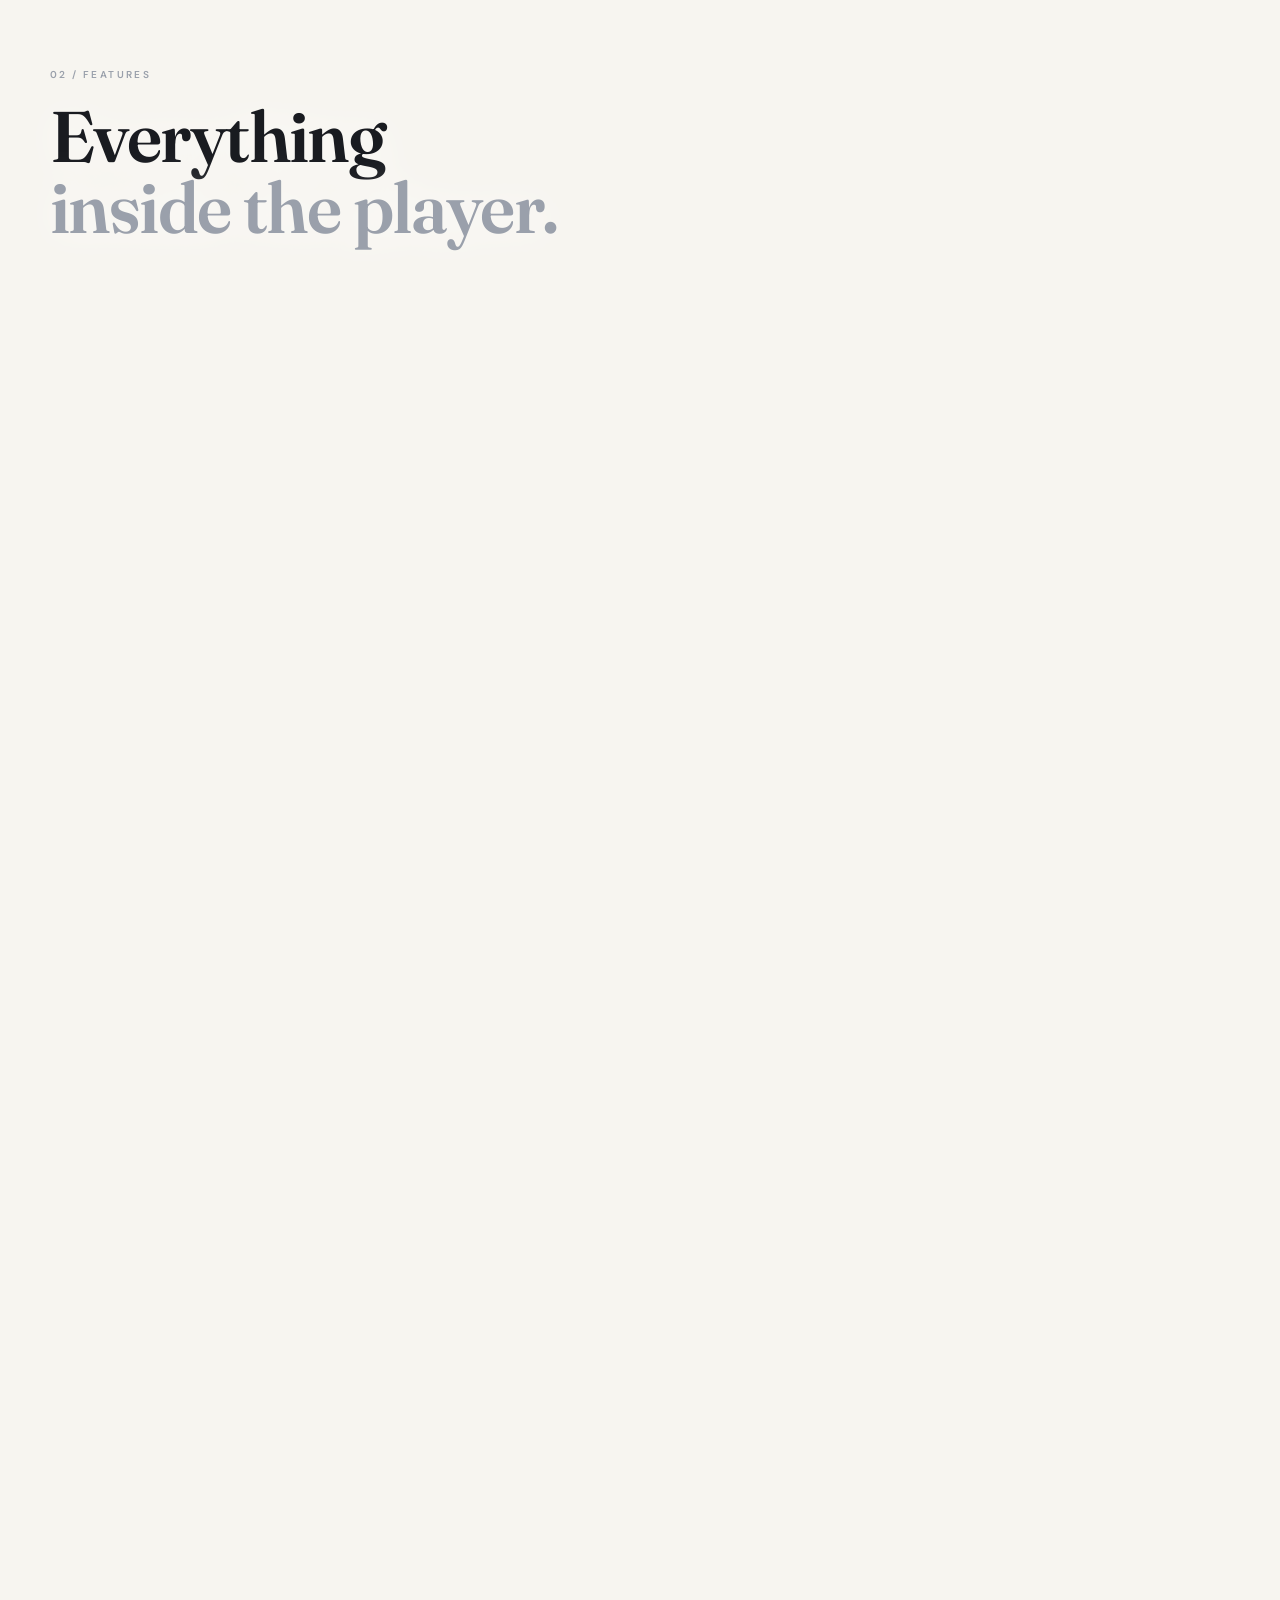
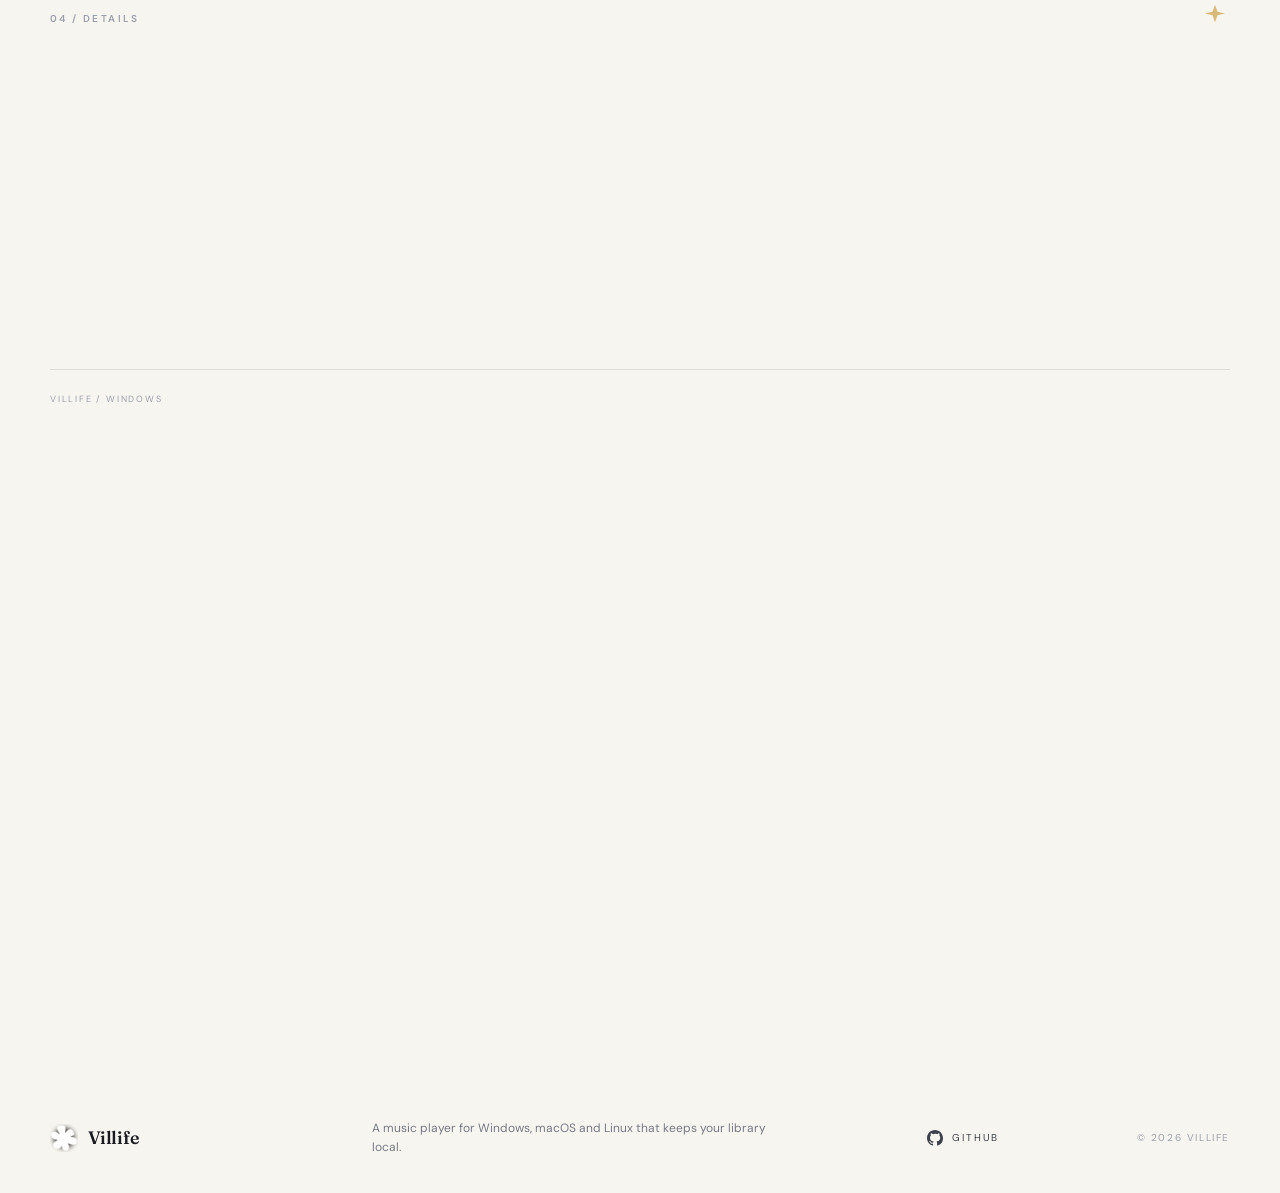
==== commit 7438e971: "Remove Recent and Help menu items" ====
--- a/index.html
+++ b/index.html
@@ -43,8 +43,8 @@
   <link rel="preconnect" href="https://fonts.googleapis.com">
   <link rel="preconnect" href="https://fonts.gstatic.com" crossorigin>
   <link href="https://fonts.googleapis.com/css2?family=DM+Sans:wght@400;500;600;700&family=Fraunces:ital,opsz,wght@0,9..144,300..700;1,9..144,300..700&display=swap" rel="stylesheet">
-  <link rel="stylesheet" href="/villife.css?v=20261121-26">
-  <script src="/villife.js?v=20261121-26" defer></script>
+  <link rel="stylesheet" href="/villife.css?v=20261121-27">
+  <script src="/villife.js?v=20261121-27" defer></script>
 </head>
 <body>
   <div class="sky" aria-hidden="true">
@@ -79,8 +79,6 @@
       <div class="profile-menu" id="profile-menu" hidden>
         <button class="profile-menu-item" type="button" data-menu="account"><span>Аккаунт</span><span class="menu-ext">↗</span></button>
         <button class="profile-menu-item" type="button" data-menu="profile"><span>Профиль</span></button>
-        <button class="profile-menu-item" type="button" data-menu="recent"><span>Недавнее</span></button>
-        <a class="profile-menu-item" href="https://github.com/whatawhere/villife#readme" target="_blank" rel="noopener"><span>Справка</span><span class="menu-ext">↗</span></a>
         <a class="profile-menu-item" href="https://github.com/whatawhere/villife/releases/latest" target="_blank" rel="noopener"><span>Скачать</span><span class="menu-ext">↗</span></a>
         <button class="profile-menu-item" type="button" data-menu="settings"><span>Настройки</span></button>
         <div class="profile-menu-divider"></div>
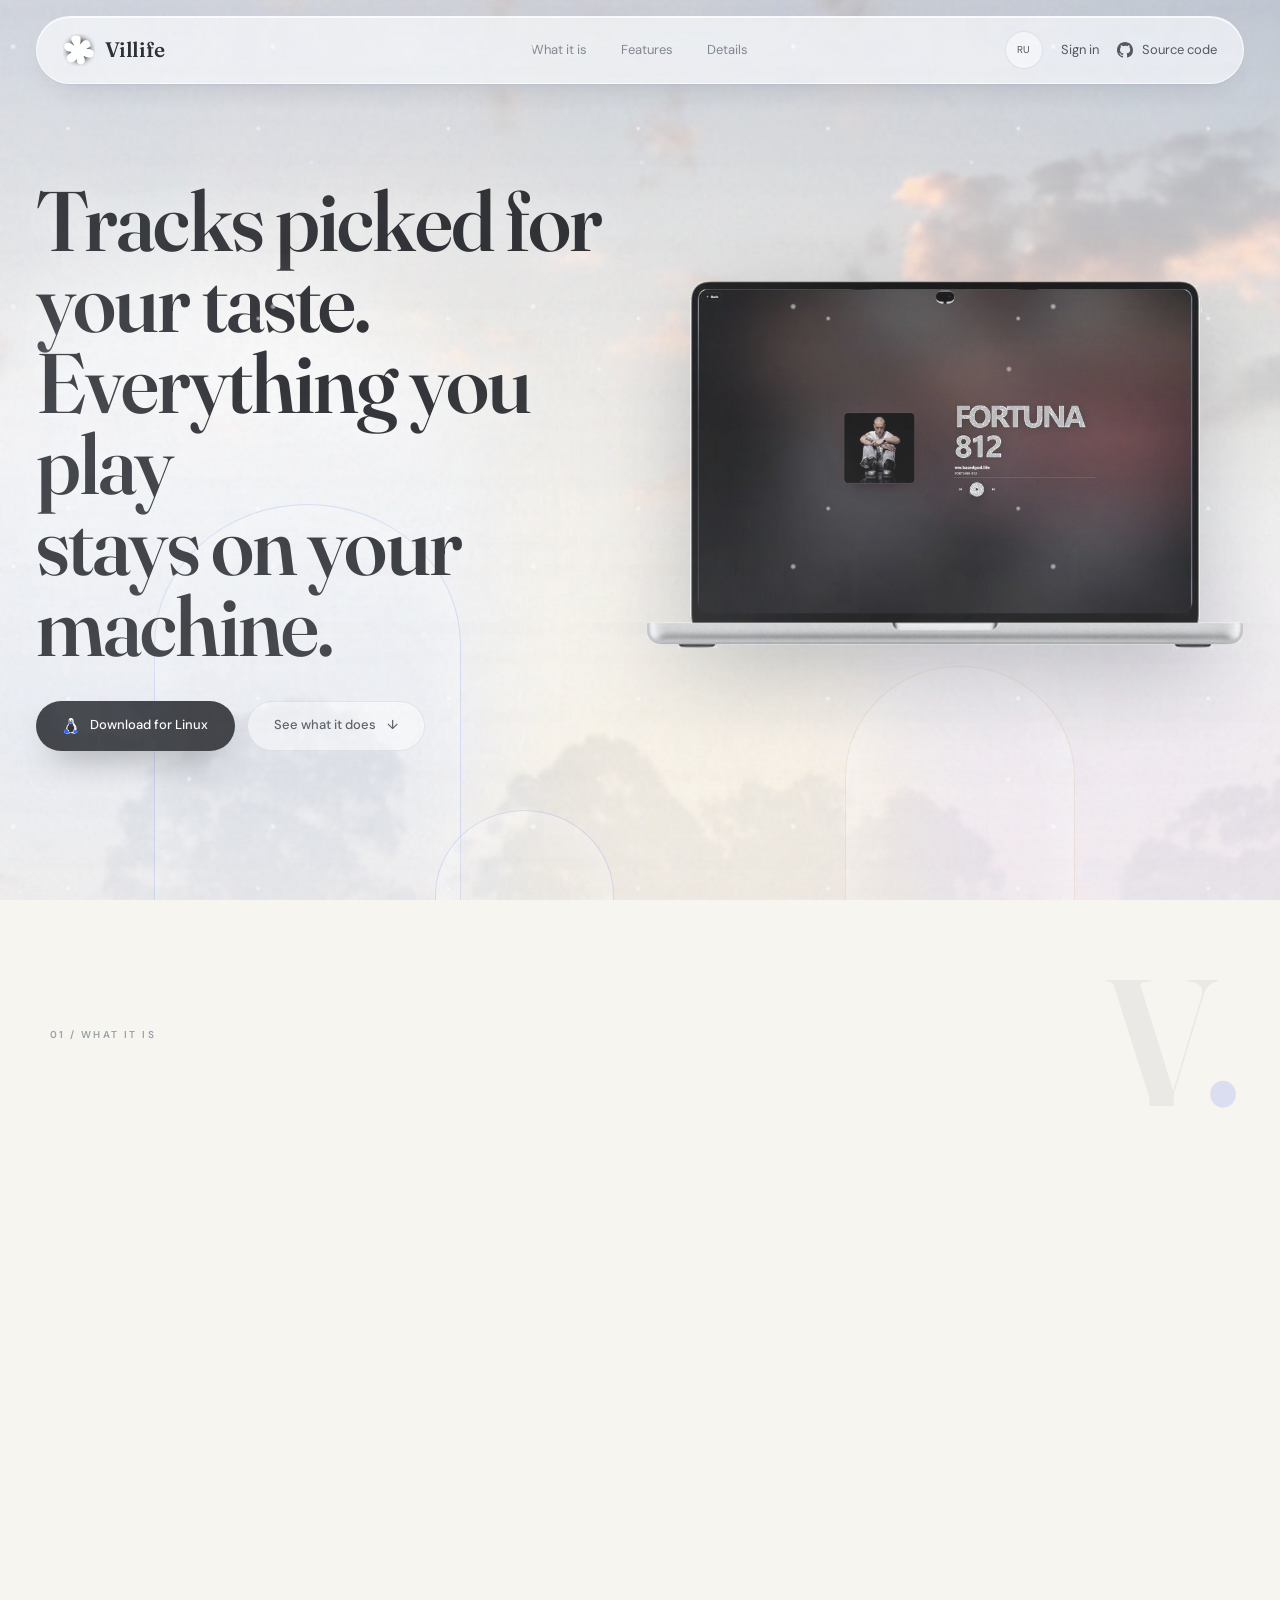
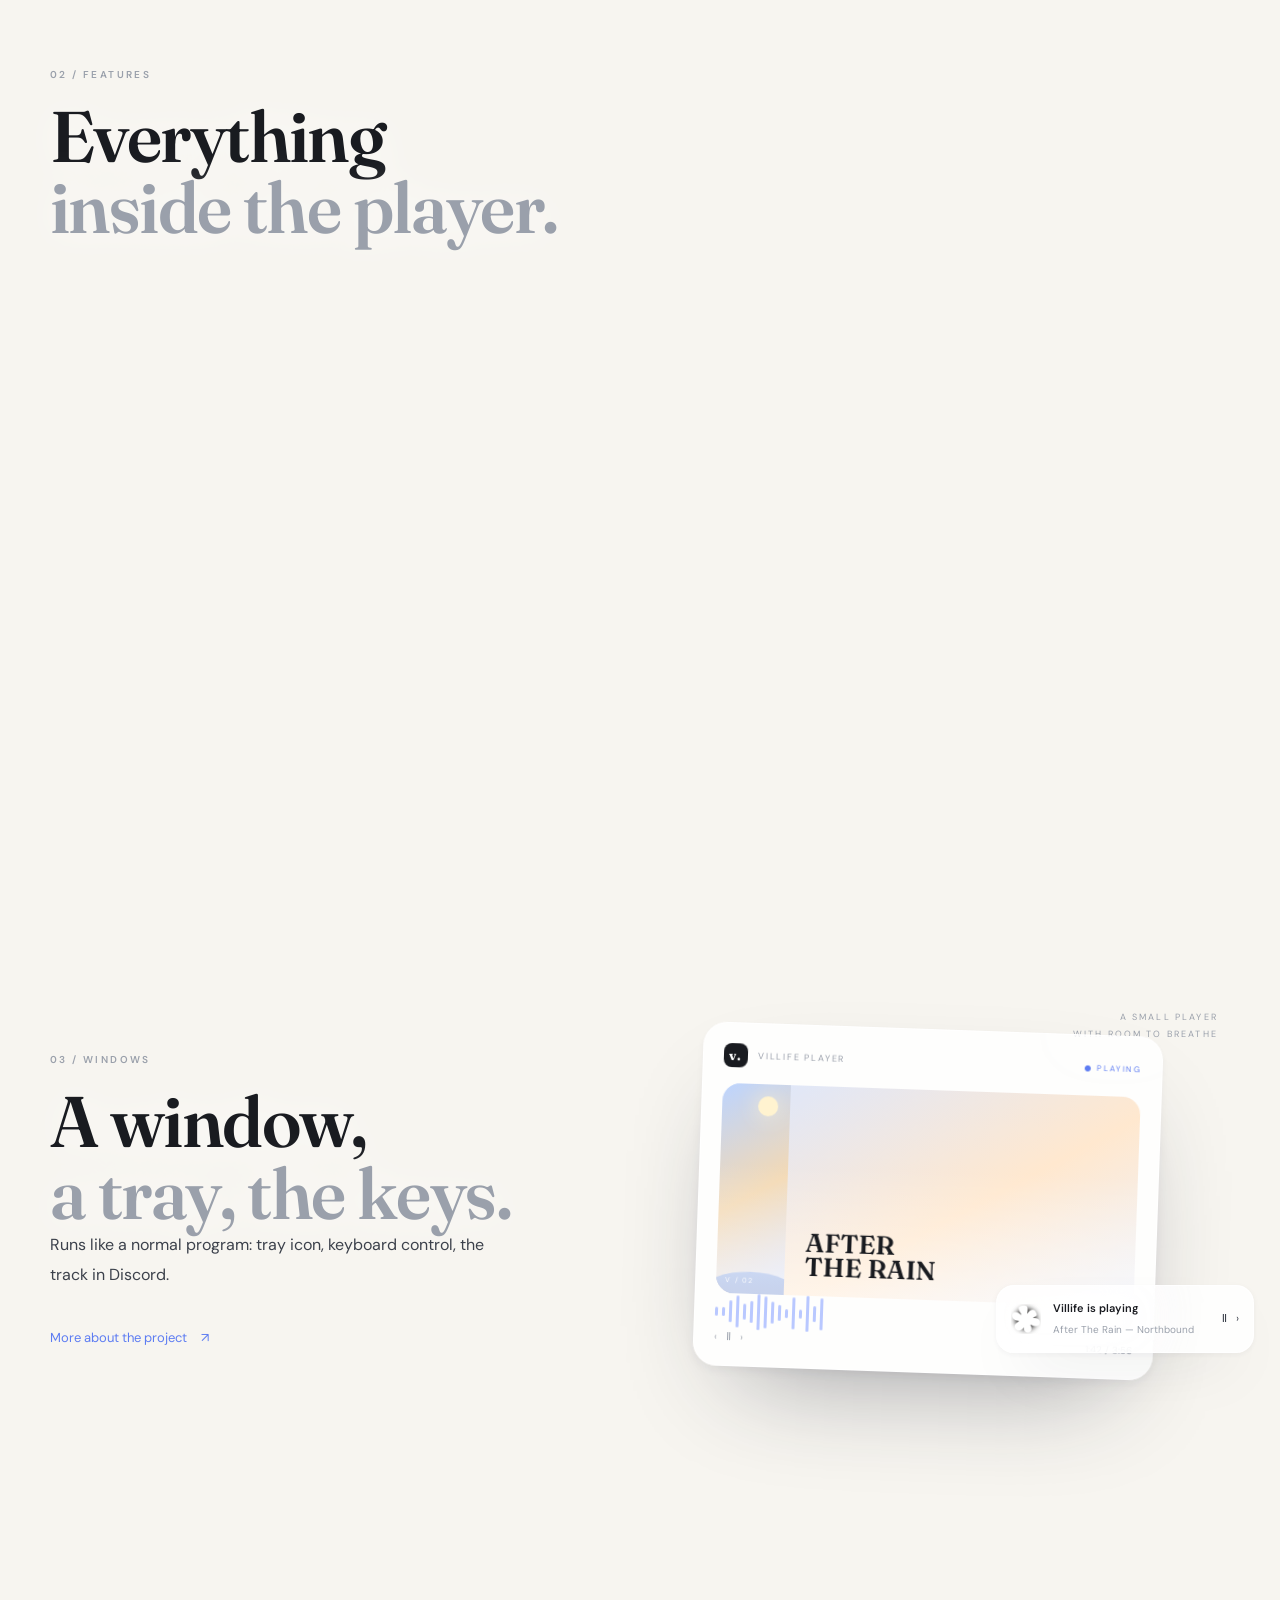
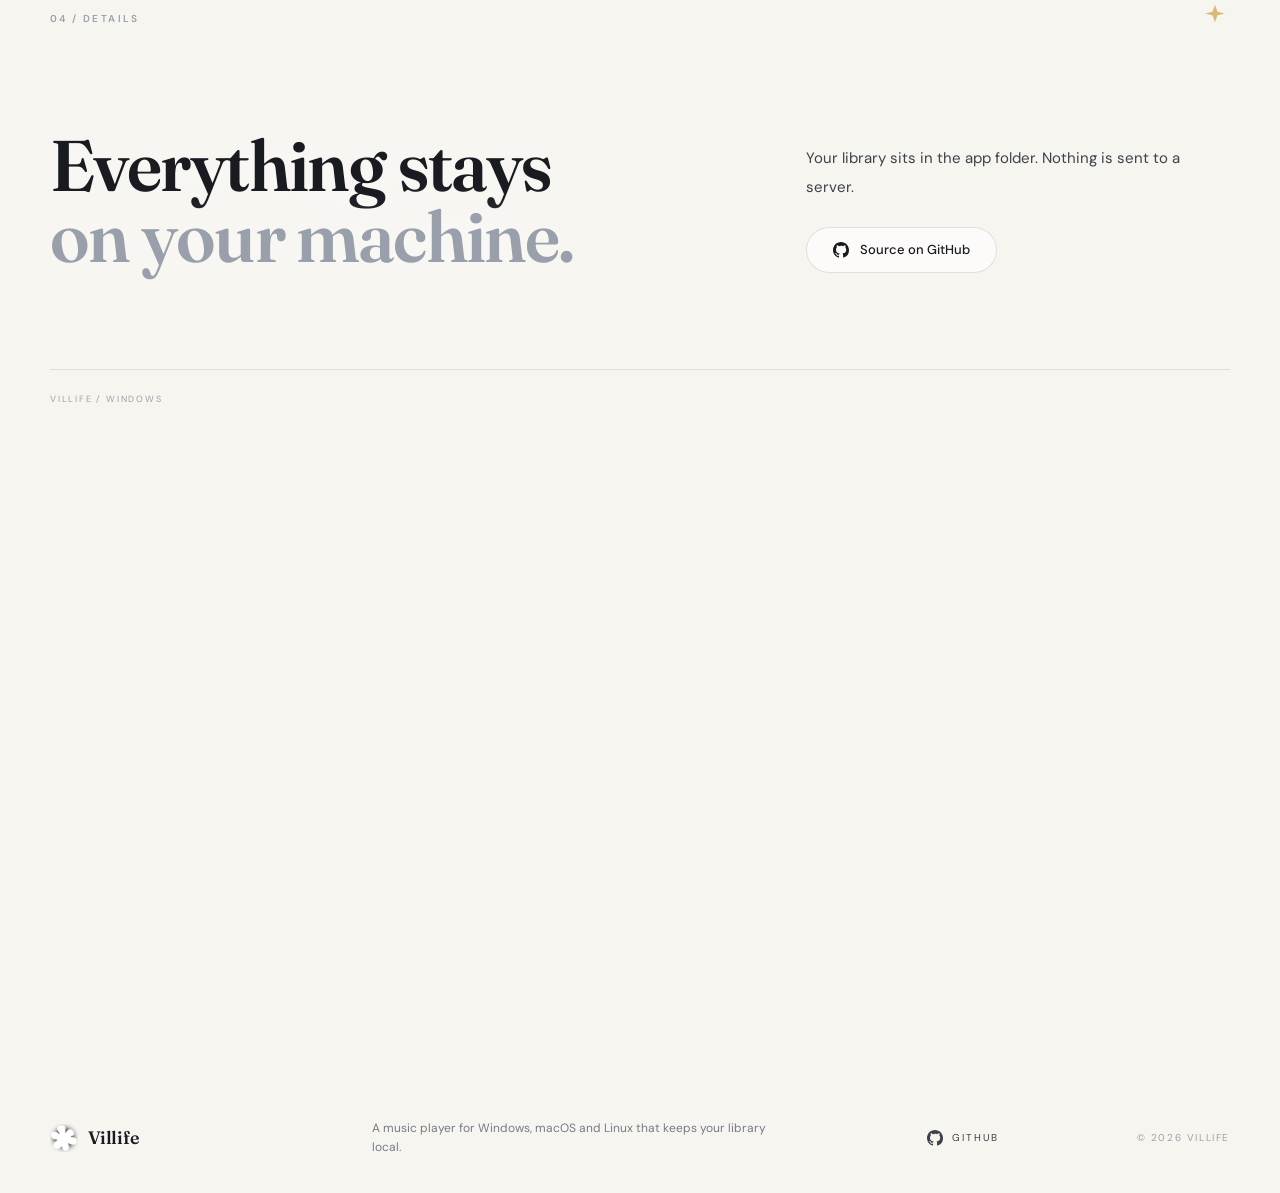
==== commit 6a4f3079: "Add Spotify-style profile page" ====
--- a/index.html
+++ b/index.html
@@ -43,8 +43,8 @@
   <link rel="preconnect" href="https://fonts.googleapis.com">
   <link rel="preconnect" href="https://fonts.gstatic.com" crossorigin>
   <link href="https://fonts.googleapis.com/css2?family=DM+Sans:wght@400;500;600;700&family=Fraunces:ital,opsz,wght@0,9..144,300..700;1,9..144,300..700&display=swap" rel="stylesheet">
-  <link rel="stylesheet" href="/villife.css?v=20261121-27">
-  <script src="/villife.js?v=20261121-27" defer></script>
+  <link rel="stylesheet" href="/villife.css?v=20261121-28">
+  <script src="/villife.js?v=20261121-28" defer></script>
 </head>
 <body>
   <div class="sky" aria-hidden="true">
@@ -244,6 +244,30 @@
     <span>© <span id="year"></span> VILLIFE</span>
   </footer>
 
+  <div class="user-profile" id="user-profile" hidden>
+    <a class="profile-back" href="/">← Назад на сайт</a>
+    <header class="user-profile-head">
+      <div class="user-profile-avatar" id="user-profile-avatar"></div>
+      <div class="user-profile-id">
+        <span class="user-profile-label">Профиль</span>
+        <h1 id="user-profile-name"></h1>
+        <p id="user-profile-meta"></p>
+      </div>
+    </header>
+    <div class="user-profile-actions">
+      <button class="button button-quiet" type="button" id="user-profile-edit">Редактировать профиль</button>
+      <button class="button button-quiet" type="button" id="user-profile-settings">Настройки</button>
+    </div>
+    <section class="user-profile-section">
+      <h2>Данные профиля</h2>
+      <div class="user-profile-grid">
+        <div><span>Имя</span><b id="user-profile-first"></b></div>
+        <div><span>Фамилия</span><b id="user-profile-last"></b></div>
+        <div><span>Почта</span><b id="user-profile-email"></b></div>
+        <div><span>Юзернейм</span><b id="user-profile-username"></b></div>
+      </div>
+    </section>
+  </div>
   <div class="profile-panel" id="profile-panel" hidden>
     <div class="profile-backdrop" id="profile-backdrop"></div>
     <div class="profile-dialog">
--- a/villife.css
+++ b/villife.css
@@ -533,3 +533,21 @@
 .profile-menu-item:hover { background: rgba(255, 255, 255, .09); }
 .menu-ext { color: #9aa0ab; font-size: 14px; }
 .profile-menu-divider { height: 1px; margin: 6px 6px; background: rgba(255, 255, 255, .12); }
+.user-profile { position: relative; z-index: 5; min-height: 100vh; padding: 24px 0 80px; background: var(--paper); }
+.user-profile[hidden] { display: none; }
+.user-profile-head { display: flex; align-items: flex-end; gap: 26px; padding: 56px 4vw 30px; background: linear-gradient(180deg, rgba(255, 255, 255, .96), rgba(255, 255, 255, .55)); }
+.user-profile-avatar { display: grid; width: 168px; height: 168px; flex: 0 0 168px; place-items: center; overflow: hidden; border-radius: 50%; background: var(--accent); box-shadow: 0 18px 50px -18px rgba(30, 36, 54, .5); color: #fff; font-family: var(--display); font-size: 56px; font-weight: 600; }
+.user-profile-avatar img { width: 100%; height: 100%; object-fit: cover; }
+.user-profile-label { color: var(--ink-soft); font-size: 12px; font-weight: 600; }
+.user-profile-id h1 { margin: 6px 0 8px; font-family: var(--display); font-size: clamp(48px, 8vw, 92px); font-weight: 600; letter-spacing: -.04em; line-height: 1; }
+.user-profile-id p { margin: 0; color: var(--muted); font-size: 13px; }
+.user-profile-actions { display: flex; gap: 10px; padding: 22px 4vw 0; }
+.user-profile-actions .button { min-height: 42px; font-size: 12px; }
+.user-profile-section { padding: 40px 4vw 0; }
+.user-profile-section h2 { margin: 0 0 18px; font-family: var(--display); font-size: 24px; font-weight: 500; }
+.user-profile-grid { display: grid; grid-template-columns: repeat(auto-fit, minmax(220px, 1fr)); gap: 12px; }
+.user-profile-grid > div { display: flex; flex-direction: column; gap: 6px; padding: 16px 18px; border: 1px solid var(--line); border-radius: 14px; background: var(--glass); }
+.user-profile-grid span { color: var(--muted); font-size: 11px; text-transform: uppercase; letter-spacing: .1em; }
+.user-profile-grid b { color: var(--ink); font-size: 15px; font-weight: 600; overflow-wrap: anywhere; }
+html.theme-dark .user-profile-head { background: linear-gradient(180deg, rgba(30, 33, 40, .96), rgba(30, 33, 40, .55)); }
+
